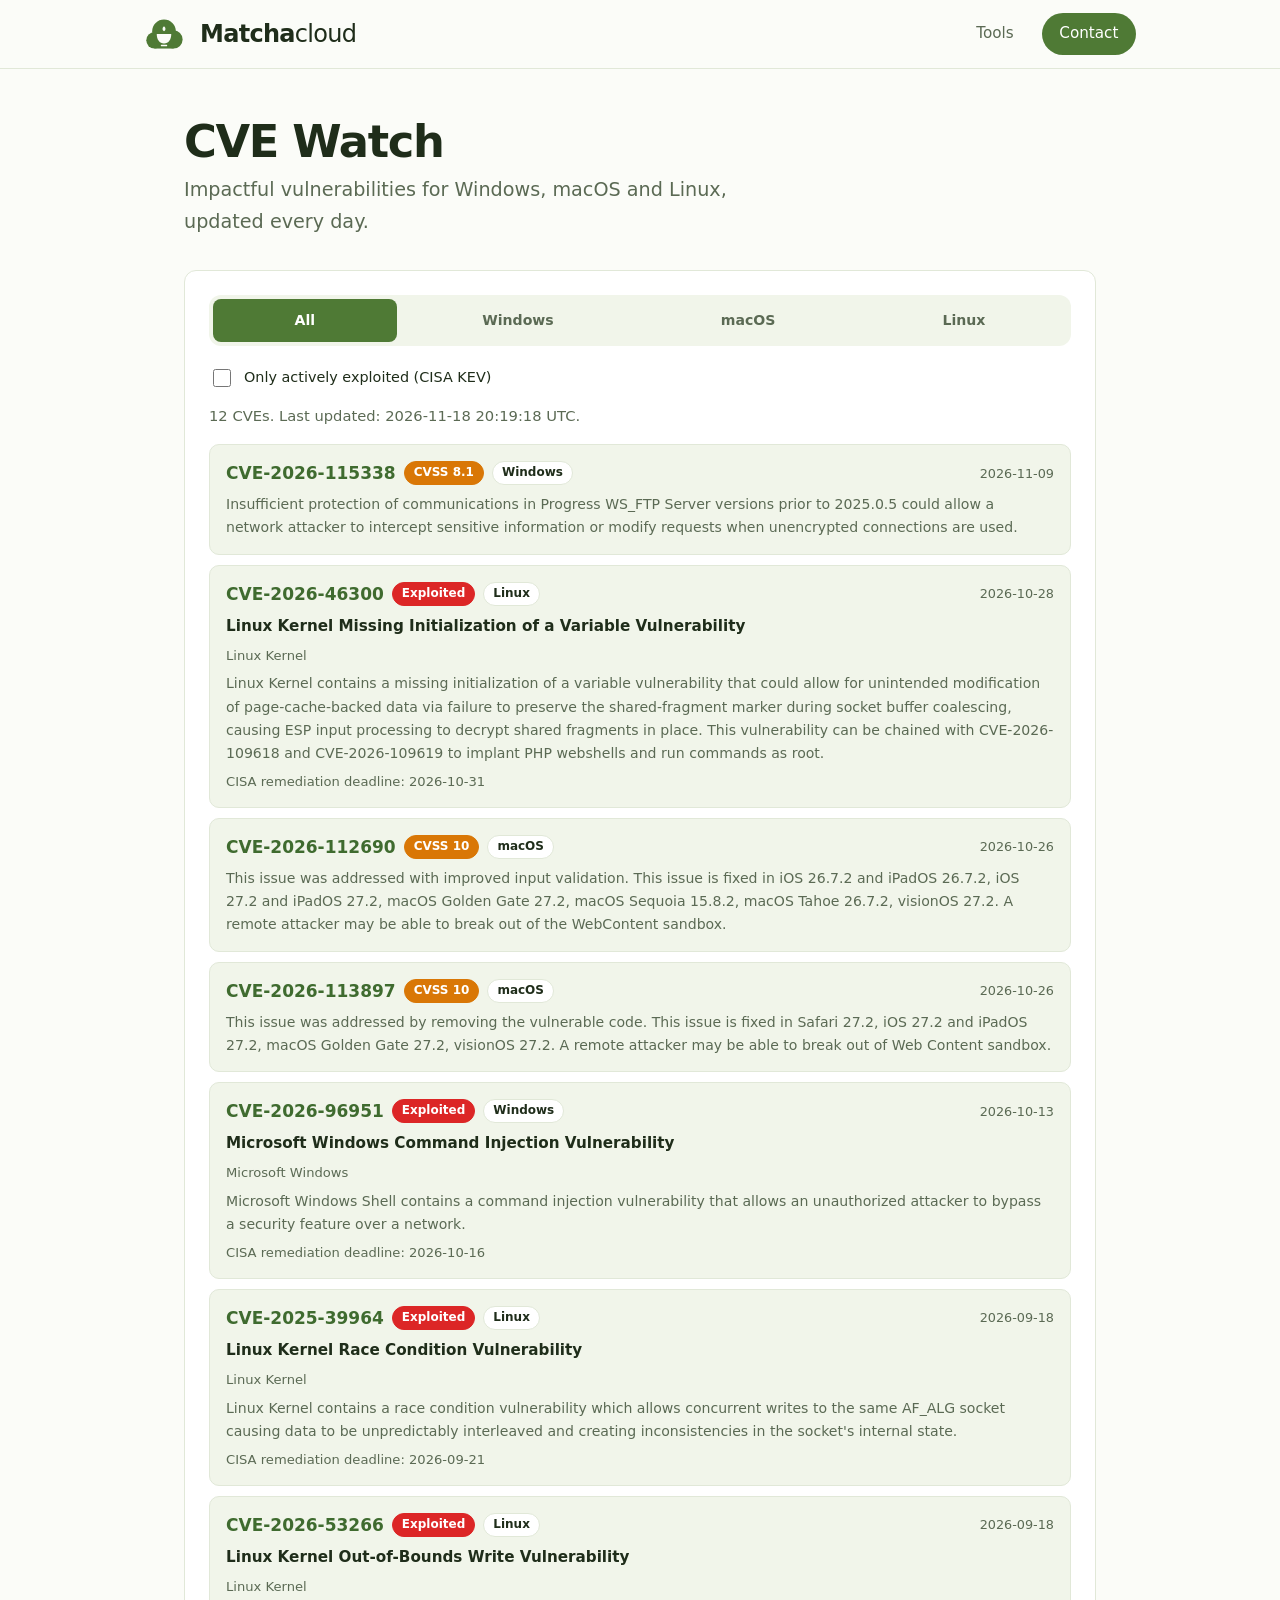
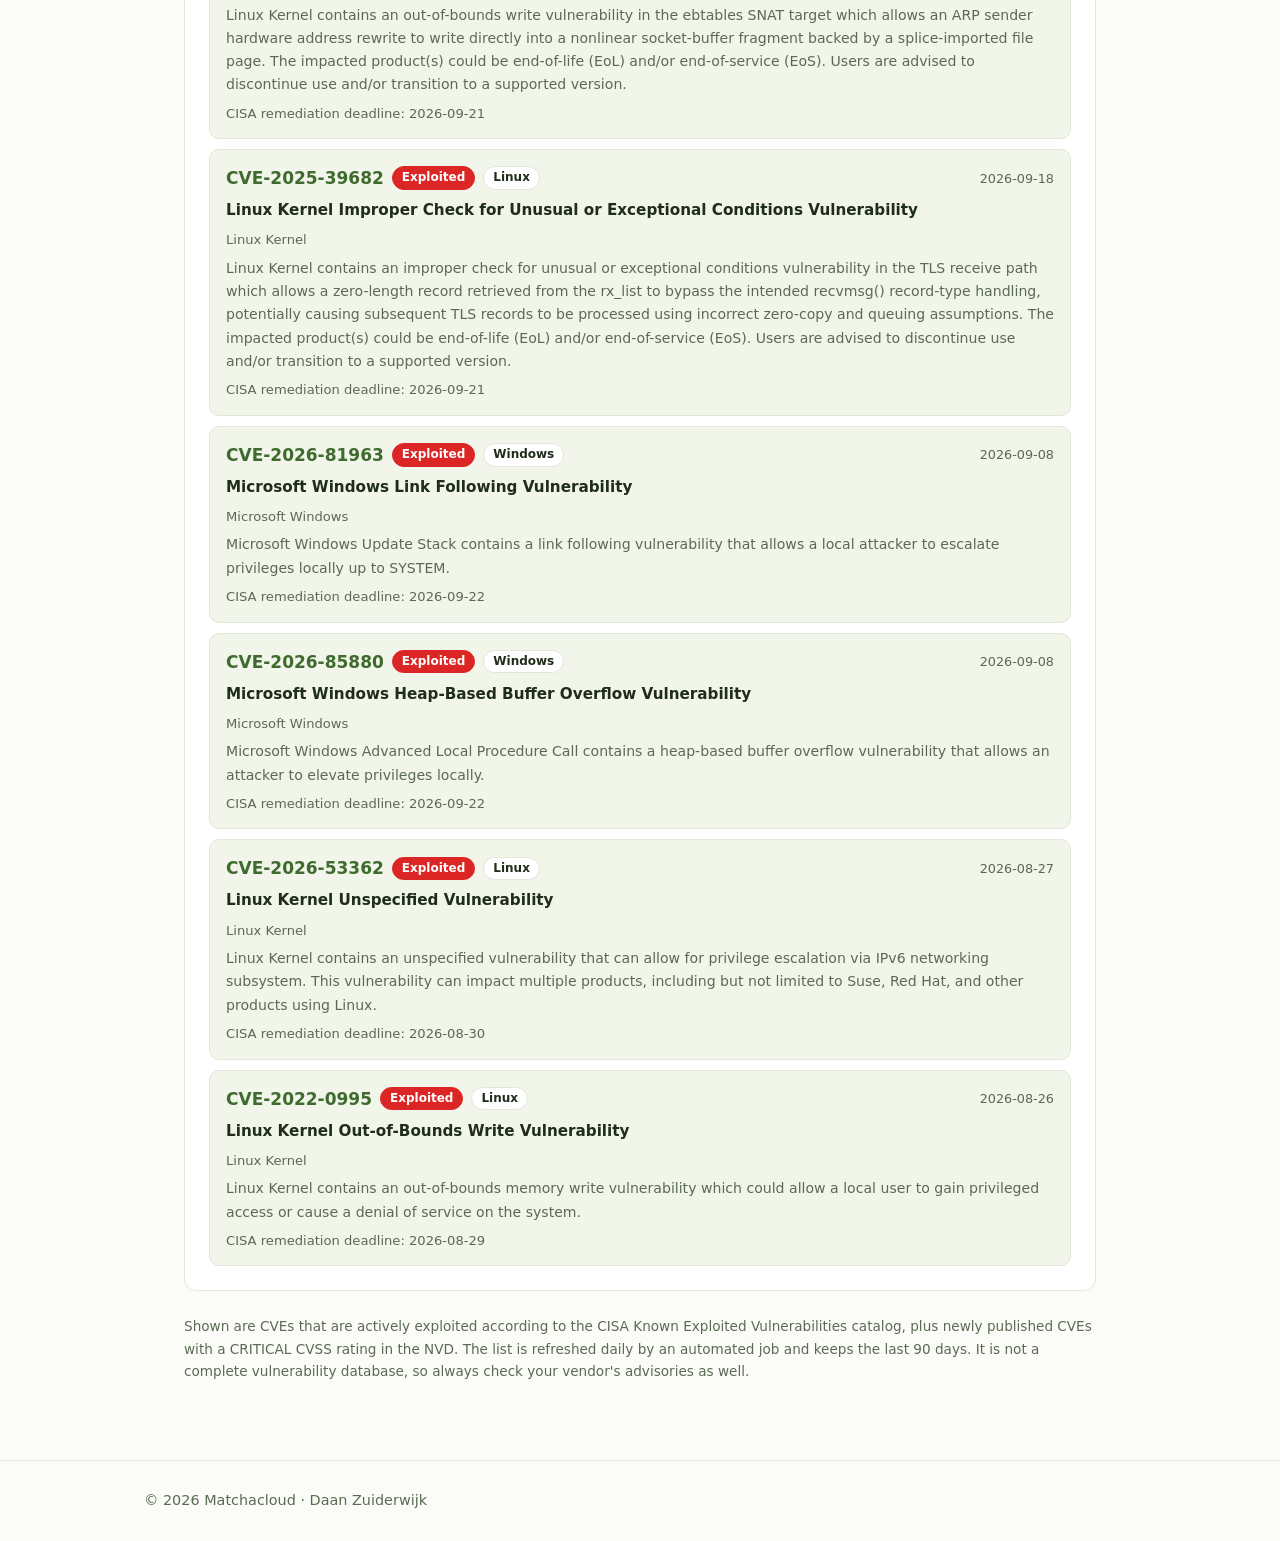
==== cve/index.html @ d643532b "Add CVE Watch page with daily GitHub Actions feed for Windows, macOS and Linux Co-Authored-By: Claud" ====
<!doctype html>
<html lang="en">
<head>
  <meta charset="utf-8">
  <meta name="viewport" content="width=device-width, initial-scale=1">
  <title>CVE Watch | Matchacloud</title>
  <meta name="description" content="Impactful vulnerabilities for Windows, macOS and Linux, updated daily.">
  <link rel="icon" href="../assets/favicon.svg" type="image/svg+xml">
  <link rel="stylesheet" href="../css/style.css">
  <link rel="stylesheet" href="../css/tools.css">
</head>
<body>
  <header class="site-header">
    <div class="container bar">
      <a class="logo" href="../" aria-label="Matchacloud home">
        <img src="../assets/mark.svg" alt="" height="40" width="40">
        <span class="wordmark"><b>Matcha</b>cloud</span>
      </a>
      <nav aria-label="Main menu">
        <a href="../#tools">Tools</a>
        <a class="nav-cta" href="../#contact" data-mail>Contact</a>
      </nav>
    </div>
  </header>

  <main class="container tool-page wide">
    <h1>CVE Watch</h1>
    <p class="lead">Impactful vulnerabilities for Windows, macOS and Linux, updated every day.</p>

    <section class="panel always">
      <div class="tabs" id="platforms" role="tablist">
        <button class="tab-btn active" data-p="all" type="button">All</button>
        <button class="tab-btn" data-p="windows" type="button">Windows</button>
        <button class="tab-btn" data-p="macos" type="button">macOS</button>
        <button class="tab-btn" data-p="linux" type="button">Linux</button>
      </div>
      <label class="check-row cve-filter"><input type="checkbox" id="only-kev"> Only actively exploited (CISA KEV)</label>
      <p class="status" id="status" aria-live="polite">Loading…</p>
      <div id="list" class="cve-list"></div>
    </section>
    <p class="tool-note">Shown are CVEs that are actively exploited according to the CISA Known Exploited Vulnerabilities catalog, plus newly published CVEs with a CRITICAL CVSS rating in the NVD. The list is refreshed daily by an automated job and keeps the last 90 days. It is not a complete vulnerability database, so always check your vendor's advisories as well.</p>
  </main>

  <footer class="site-footer">
    <div class="container bar">
      <p>&copy; <span id="year">2026</span> Matchacloud &middot; Daan Zuiderwijk</p>
    </div>
  </footer>
  <script src="../js/site.js"></script>
  <script src="app.js"></script>
</body>
</html>
---- css/style.css ----
:root {
  --bg: #fbfcf8;
  --bg-alt: #f1f5ea;
  --surface: #ffffff;
  --fg: #1f2d1a;
  --muted: #5b6a54;
  --line: #e1e8d8;
  --accent: #4f7a35;
  --accent-dark: #3f6b2f;
  --radius: 16px;
}

* { box-sizing: border-box; }
html { scroll-behavior: smooth; scroll-padding-top: 80px; }

body {
  margin: 0;
  background: var(--bg);
  color: var(--fg);
  font: 17px/1.65 Inter, system-ui, -apple-system, "Segoe UI", Roboto, sans-serif;
  -webkit-font-smoothing: antialiased;
}

.container { max-width: 1040px; margin: 0 auto; padding: 0 1.5rem; }
a { color: var(--accent-dark); }
img { display: block; }

.logo { display: inline-flex; align-items: center; gap: 1rem; text-decoration: none; color: var(--fg); }
.wordmark { font-size: 1.5rem; font-weight: 300; letter-spacing: -.03em; line-height: 1; }
.wordmark b { font-weight: 700; }
.logo.small .wordmark { font-size: 1.15rem; }

.site-header {
  position: sticky; top: 0; z-index: 10;
  background: rgba(251, 252, 248, .85);
  backdrop-filter: blur(10px);
  border-bottom: 1px solid var(--line);
}
.bar { display: flex; align-items: center; justify-content: space-between; gap: 1rem; }
.site-header .bar { height: 68px; }
nav { display: flex; align-items: center; gap: 1.75rem; }
nav a { text-decoration: none; color: var(--muted); font-size: .95rem; font-weight: 500; }
nav a:hover { color: var(--fg); }
nav .nav-cta { color: #fff; background: var(--accent); padding: .5rem 1.1rem; border-radius: 999px; }
nav .nav-cta:hover { background: var(--accent-dark); color: #fff; }

.hero {
  padding: 7rem 0 6rem;
  background:
    radial-gradient(900px 400px at 85% -10%, #e3eed0 0%, transparent 70%),
    radial-gradient(600px 300px at 0% 100%, #eef4e2 0%, transparent 70%);
}
.eyebrow { margin: 0 0 1rem; color: var(--accent); font-size: .85rem; font-weight: 600; letter-spacing: .14em; text-transform: uppercase; }
.hero h1 { margin: 0 0 1.25rem; font-size: clamp(2.4rem, 6vw, 4rem); line-height: 1.08; letter-spacing: -.03em; font-weight: 700; }
.hero-grid { display: grid; grid-template-columns: 1.2fr .8fr; gap: 3rem; align-items: center; }
.hero-img {
  --s: 1.35;
  width: 100%; max-height: 520px; object-fit: contain; justify-self: center;
  transform: translateY(var(--ty, 0px)) rotate(var(--rot, 0deg)) scale(calc(var(--s) - var(--ds, 0)));
  filter: drop-shadow(0 24px 30px rgba(31, 45, 26, .18));
  will-change: transform;
  animation: pop-in 1s cubic-bezier(.2, .8, .2, 1) both;
}
@keyframes pop-in { from { opacity: 0; translate: 0 40px; } to { opacity: 1; translate: 0 0; } }
@media (prefers-reduced-motion: reduce) { .hero-img { animation: none; transform: scale(var(--s)); } }
.lead { max-width: 560px; margin: 0 0 2rem; font-size: 1.2rem; color: var(--muted); }
.actions { display: flex; flex-wrap: wrap; gap: .75rem; }

.button {
  display: inline-block; padding: .85rem 1.6rem; border-radius: 999px;
  background: var(--accent); color: #fff; text-decoration: none; font-weight: 600;
  transition: background .2s, transform .2s;
}
.button:hover { background: var(--accent-dark); transform: translateY(-1px); }
.button.ghost { background: transparent; color: var(--fg); border: 1px solid var(--line); }
.button.ghost:hover { background: var(--bg-alt); }

.section { padding: 5.5rem 0; }
.section.alt { background: var(--bg-alt); }
h2 { margin: 0 0 .75rem; font-size: clamp(1.7rem, 3.5vw, 2.3rem); letter-spacing: -.02em; line-height: 1.2; }
.section-lead { max-width: 560px; margin: 0 0 2.5rem; color: var(--muted); }

.cards { display: grid; grid-template-columns: repeat(3, 1fr); gap: 1.25rem; }
.card { background: var(--surface); border: 1px solid var(--line); border-radius: var(--radius); padding: 1.75rem; }
.card-link { display: block; text-decoration: none; color: inherit; transition: border-color .2s, transform .2s; }
.card-link:hover { border-color: var(--accent); transform: translateY(-2px); }
#tools .cards { grid-template-columns: repeat(6, 1fr); gap: 1rem; }
#tools .card { padding: 1.25rem; display: flex; flex-direction: column; align-items: flex-start; }
#tools .card p { margin-bottom: 1rem; }
#tools .card .card-more { margin-top: auto; }
#tools .card h3 { font-size: 1.05rem; }
#tools .card p { font-size: .9rem; }
.card-button { display: flex; flex-direction: column; align-items: flex-start; justify-content: flex-start; font: inherit; text-align: left; width: 100%; cursor: pointer; }

.recipe { border: 1px solid var(--line); border-radius: var(--radius); padding: 2rem; max-width: 640px; width: calc(100% - 2rem); background: var(--surface); color: var(--fg); position: relative; }
.recipe::backdrop { background: rgba(31, 45, 26, .55); }
.recipe[open] { animation: recipe-in .25s ease-out; }
@keyframes recipe-in { from { opacity: 0; transform: translateY(16px) scale(.97); } }
.recipe h2 { margin: 0; }
.recipe h3 { margin: 1.25rem 0 .5rem; font-size: 1rem; }
.recipe-meta { margin: .25rem 0 0; color: var(--muted); font-size: .9rem; }
.recipe-cols { display: grid; grid-template-columns: 1fr 1.3fr; gap: 1.5rem; }
.recipe ul, .recipe ol { margin: 0; padding-left: 1.2rem; font-size: .95rem; }
.recipe li { margin-bottom: .35rem; }
.recipe-close { position: absolute; top: .75rem; right: .75rem; width: 36px; height: 36px; border: none; border-radius: 50%; background: var(--bg-alt); color: var(--fg); font-size: 1.4rem; line-height: 1; cursor: pointer; }
.recipe-close:hover { background: var(--accent); color: #fff; }
@media (prefers-reduced-motion: reduce) { .recipe[open] { animation: none; } }
@media (max-width: 600px) { .recipe-cols { grid-template-columns: 1fr; gap: 0; } }

.card-more { display: inline-block; margin-top: 1rem; color: var(--accent-dark); font-weight: 600; font-size: .95rem; }
.card h3 { margin: 1rem 0 .4rem; font-size: 1.15rem; }
.card p { margin: 0; color: var(--muted); font-size: .97rem; }
.icon { display: grid; place-items: center; width: 46px; height: 46px; border-radius: 12px; background: var(--bg-alt); }
.icon svg { width: 24px; height: 24px; fill: none; stroke: var(--accent-dark); stroke-width: 1.7; stroke-linecap: round; stroke-linejoin: round; }

.steps { list-style: none; counter-reset: s; margin: 2rem 0 0; padding: 0; display: grid; grid-template-columns: repeat(4, 1fr); gap: 1.25rem; }
.steps li { counter-increment: s; border-top: 2px solid var(--accent); padding-top: 1rem; display: flex; flex-direction: column; gap: .3rem; }
.steps li::before { content: "0" counter(s); color: var(--accent); font-weight: 600; font-size: .85rem; }
.steps span { color: var(--muted); font-size: .95rem; }

.cta { display: grid; grid-template-columns: 1.2fr .8fr; gap: 3rem; align-items: center; }
.cta-img { width: 100%; max-height: 380px; object-fit: contain; justify-self: center; mix-blend-mode: multiply; }

.site-footer { border-top: 1px solid var(--line); padding: 1.75rem 0; color: var(--muted); font-size: .9rem; }
.site-footer p { margin: 0; }
.site-footer a { color: var(--muted); }

@media (max-width: 1200px) { #tools .cards { grid-template-columns: repeat(3, 1fr); } }
@media (max-width: 800px) { #tools .cards { grid-template-columns: 1fr; } }

@media (max-width: 800px) {
  #tools .cards { grid-template-columns: 1fr; }
  .hero-grid { grid-template-columns: 1fr; gap: 2rem; }
  .hero-img { --s: 1; max-height: 380px; }
  .cards { grid-template-columns: 1fr; }
  .cta { grid-template-columns: 1fr; gap: 2rem; }
  .cta-img { max-height: 300px; }
  .steps { grid-template-columns: 1fr 1fr; }
  nav a:not(.nav-cta) { display: none; }
  .hero { padding: 4.5rem 0 4rem; }
  .section { padding: 4rem 0; }
  .site-footer .bar { flex-direction: column; align-items: flex-start; }
}
---- css/tools.css ----
:root {
  --bg-input: var(--bg-alt);
  --weak: #dc2626;
  --medium: #d97706;
  --strong: #4c8c2b;
}

.tool-page { max-width: 760px; padding-top: 3rem; padding-bottom: 4rem; }
.tool-page h1 { margin: 0 0 .5rem; font-size: clamp(2rem, 5vw, 2.8rem); letter-spacing: -.03em; line-height: 1.1; }
.tool-page .lead { margin-bottom: 2rem; }
.tool-note { color: var(--muted); font-size: .85rem; margin-top: 1.5rem; }
.mono { font-family: "SF Mono", Menlo, Consolas, monospace; }

.tabs {
  display: flex; flex-wrap: wrap; gap: 4px;
  background: var(--bg-alt); border-radius: 12px; padding: 4px; margin-bottom: 20px;
}
.tab-btn {
  flex: 1 1 auto; min-width: 96px; background: transparent; border: none; color: var(--muted);
  padding: 10px 8px; border-radius: 8px; font: inherit; font-size: .88rem; font-weight: 600; cursor: pointer;
  transition: background .15s, color .15s; white-space: nowrap;
}
.tab-btn:hover { color: var(--fg); }
.tab-btn.active { background: var(--accent); color: #fff; }

.panel { display: none; background: var(--surface); border: 1px solid var(--line); border-radius: 12px; padding: 24px; }
.panel.active, .panel.always { display: block; }

.result-box { display: flex; gap: 8px; margin-bottom: 12px; }
.result-box input, .field {
  flex: 1; min-width: 0; background: var(--bg-input); border: 1px solid var(--line); border-radius: 8px;
  color: var(--fg); padding: 14px; font: inherit; font-size: 1.05rem;
}
.result-box input { font-family: "SF Mono", Menlo, Consolas, monospace; letter-spacing: .5px; }
textarea.field { width: 100%; font-family: "SF Mono", Menlo, Consolas, monospace; font-size: .9rem; resize: vertical; }

.copy-btn, .refresh-btn {
  background: var(--bg-input); border: 1px solid var(--line); border-radius: 8px; color: var(--fg);
  font-size: 1.1rem; cursor: pointer; padding: 0 14px; transition: background .15s, border-color .15s;
}
.copy-btn:hover, .refresh-btn:hover { background: var(--accent); border-color: var(--accent); }

.strength { height: 6px; background: var(--bg-input); border-radius: 4px; overflow: hidden; margin-bottom: 20px; }
.strength-bar { height: 100%; width: 0; background: var(--weak); transition: width .2s, background-color .2s; }

.options { display: flex; flex-direction: column; gap: 14px; }
.options-inline { margin-bottom: 20px; }
.range-row { display: flex; flex-direction: column; gap: 8px; font-size: .9rem; }
.range-row input[type="range"] { width: 100%; accent-color: var(--accent); }
.check-row { display: flex; align-items: center; gap: 10px; font-size: .9rem; cursor: pointer; user-select: none; }
.check-row input[type="checkbox"] { width: 18px; height: 18px; accent-color: var(--accent); cursor: pointer; }

.hint { color: var(--muted); font-size: .9rem; margin: 0 0 16px; }
.mini-hint { color: var(--muted); font-size: .78rem; margin: 0 0 10px; }

.btn-primary, .btn-secondary {
  border: none; border-radius: 8px; font: inherit; font-size: .9rem; font-weight: 600; padding: 12px 16px;
  cursor: pointer; transition: filter .15s, background .15s;
}
.btn-primary { background: var(--accent); color: #fff; }
.btn-primary:hover { filter: brightness(1.1); }
.btn-primary:disabled { opacity: .6; cursor: wait; }
.btn-secondary { background: var(--bg-input); border: 1px solid var(--line); color: var(--fg); }
.btn-secondary:hover { background: var(--accent); border-color: var(--accent); color: #fff; }
.btn-full { width: 100%; margin-bottom: 20px; }

.panel-title { font-size: 1rem; margin: 0 0 14px; }
.panel-title-spaced { margin-top: 32px; padding-top: 24px; border-top: 1px solid var(--line); }

.lijst-sectie { margin-bottom: 28px; }
.lijst-sectie:last-child { margin-bottom: 0; }
.lijst-header h2 { font-size: 1rem; margin: 0 0 4px; }
.lijst { display: flex; flex-direction: column; gap: 6px; }
.lijst-item {
  display: flex; align-items: center; justify-content: space-between; gap: 10px;
  background: var(--bg-input); border: 1px solid var(--line); border-radius: 8px; padding: 10px 12px;
  font-family: "SF Mono", Menlo, Consolas, monospace; font-size: .9rem; cursor: pointer;
  transition: border-color .15s; word-break: break-all;
}
.lijst-item:hover { border-color: var(--accent); }
.lijst-item-icoon { flex-shrink: 0; color: var(--muted); font-size: .95rem; }
.chip-grid { display: flex; flex-wrap: wrap; gap: 6px; margin-bottom: 16px; }
.chip {
  background: var(--bg-input); border: 1px solid var(--line); border-radius: 6px; padding: 6px 10px;
  font-family: "SF Mono", Menlo, Consolas, monospace; font-size: .85rem; cursor: pointer; transition: border-color .15s;
}
.chip:hover { border-color: var(--accent); }

.wifi-card { background: var(--bg-input); border: 1px solid var(--line); border-radius: 12px; padding: 20px; margin-bottom: 16px; }
.wifi-row { margin-bottom: 14px; }
.wifi-label { display: block; color: var(--muted); font-size: .78rem; font-weight: 600; text-transform: uppercase; letter-spacing: .05em; margin-bottom: 6px; }
.wifi-qr-wrap { text-align: center; margin-top: 18px; }
.wifi-qr-wrap #wifi-qr { display: inline-block; background: #fff; padding: 12px; border-radius: 8px; line-height: 0; }
.wifi-export-buttons { display: flex; gap: 10px; flex-wrap: wrap; }
.wifi-export-buttons .btn-secondary { flex: 1; }

.toast {
  position: fixed; bottom: 24px; left: 50%; transform: translateX(-50%) translateY(20px);
  background: var(--strong); color: #fff; padding: 10px 20px; border-radius: 8px; font-size: .85rem; font-weight: 600;
  opacity: 0; transition: opacity .2s, transform .2s; pointer-events: none;
}
.toast.show { opacity: 1; transform: translateX(-50%) translateY(0); }

/* SPF flattener */
.form-row { display: flex; gap: 8px; margin-bottom: 16px; flex-wrap: wrap; }
.form-row .field { flex: 1 1 260px; padding: 12px 14px; font-size: 1rem; }
.status { margin: 0 0 16px; font-size: .92rem; color: var(--muted); }
.status.error { color: var(--weak); }
.stats { display: grid; grid-template-columns: repeat(3, 1fr); gap: 10px; margin: 16px 0; }
.stat { background: var(--bg-input); border: 1px solid var(--line); border-radius: 10px; padding: 12px; text-align: center; }
.stat strong { display: block; font-size: 1.4rem; }
.stat span { font-size: .78rem; color: var(--muted); }
.warnings { margin: 16px 0 0; padding: 12px 16px 12px 32px; background: #fff7e6; border: 1px solid #f1d9a6; border-radius: 10px; color: #6b4a00; font-size: .88rem; }
.sources { margin-top: 20px; font-size: .88rem; }
.sources h3 { font-size: .95rem; margin: 0 0 8px; }
.sources details { border-top: 1px solid var(--line); padding: 8px 0; }
.sources summary { cursor: pointer; font-weight: 600; }
.sources code { display: block; font-size: .8rem; color: var(--muted); word-break: break-all; margin-top: 6px; }
.panel-actions { display: flex; gap: 8px; margin: 10px 0 0; }

/* What's my IP */
.ip-box { text-align: center; }
.ip-display {
  font-family: "SF Mono", Menlo, Consolas, monospace; font-size: clamp(1.3rem, 5vw, 2rem); font-weight: 700;
  background: var(--bg-input); border: 1px solid var(--line); border-radius: 8px; padding: 20px; word-break: break-all;
}
.ip-label { color: var(--muted); font-size: .8rem; font-weight: 600; text-transform: uppercase; letter-spacing: .05em; margin: 18px 0 6px; }
.ip-meta { margin: 20px 0 0; display: grid; grid-template-columns: auto 1fr; gap: 6px 16px; text-align: left; font-size: .88rem; }
.ip-meta dt { color: var(--muted); }
.ip-meta dd { margin: 0; word-break: break-word; }
.ip-box .refresh-btn { width: 100%; padding: 12px; margin-top: 20px; font: inherit; font-size: .9rem; font-weight: 600; }

/* DNS dig */
.tool-page.wide { max-width: 960px; }
.table-wrap { overflow-x: auto; border: 1px solid var(--line); border-radius: 10px; max-height: 520px; overflow-y: auto; }
.dig-table { width: 100%; border-collapse: collapse; font-size: .85rem; }
.dig-table th { position: sticky; top: 0; background: var(--bg-alt); text-align: left; padding: 10px 12px; font-size: .78rem; text-transform: uppercase; letter-spacing: .05em; color: var(--muted); }
.dig-table td { padding: 8px 12px; border-top: 1px solid var(--line); font-family: "SF Mono", Menlo, Consolas, monospace; word-break: break-all; vertical-align: top; }
.dig-table td:nth-child(2), .dig-table td:nth-child(4) { white-space: nowrap; }
#types { gap: 16px; margin-bottom: 4px; }

/* CVE watch */
.cve-filter { margin-bottom: 14px; }
.cve-list { display: flex; flex-direction: column; gap: 10px; }
.cve { background: var(--bg-input); border: 1px solid var(--line); border-radius: 10px; padding: 14px 16px; display: flex; flex-direction: column; gap: 6px; }
.cve-head { display: flex; flex-wrap: wrap; align-items: center; gap: 8px; }
.cve-id { font-weight: 700; color: var(--accent-dark); text-decoration: none; }
.cve-id:hover { text-decoration: underline; }
.cve-date { margin-left: auto; color: var(--muted); font-size: .8rem; }
.badge { background: var(--surface); border: 1px solid var(--line); border-radius: 999px; padding: 1px 9px; font-size: .75rem; font-weight: 600; }
.badge-kev { background: var(--weak); border-color: var(--weak); color: #fff; }
.badge-score { background: var(--medium); border-color: var(--medium); color: #fff; }
.cve-title { font-size: .95rem; }
.cve-product { color: var(--muted); font-size: .82rem; }
.cve-desc { margin: 0; font-size: .88rem; color: var(--muted); }

@media (max-width: 600px) { .stats { grid-template-columns: 1fr; } }

@media print {
  body * { visibility: hidden; }
  #wifi-card, #wifi-card * { visibility: visible; }
  #wifi-card { position: absolute; top: 0; left: 0; width: 100%; border: none; background: #fff; color: #000; }
  #wifi-card .wifi-label { color: #444; }
  #wifi-card input { background: #fff; color: #000; border: 1px solid #ccc; }
  #wifi-card .copy-btn { display: none; }
}
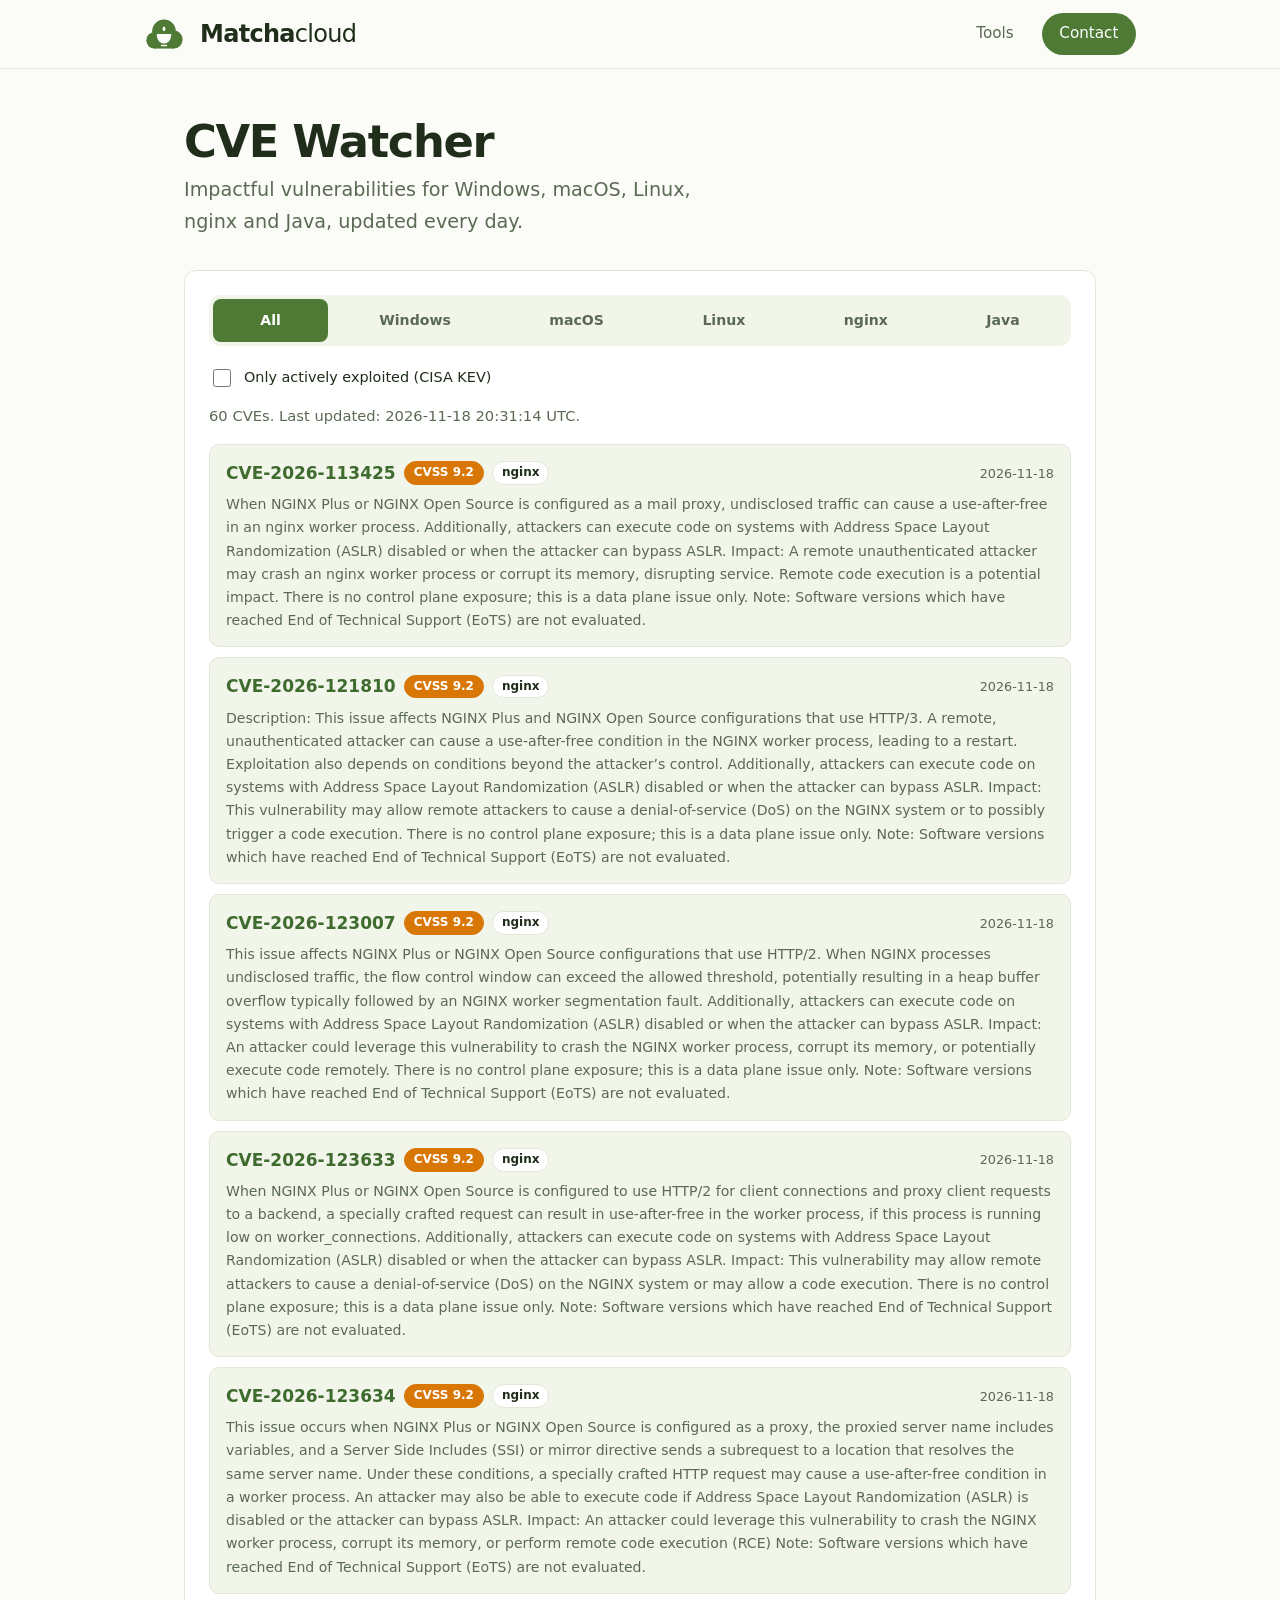
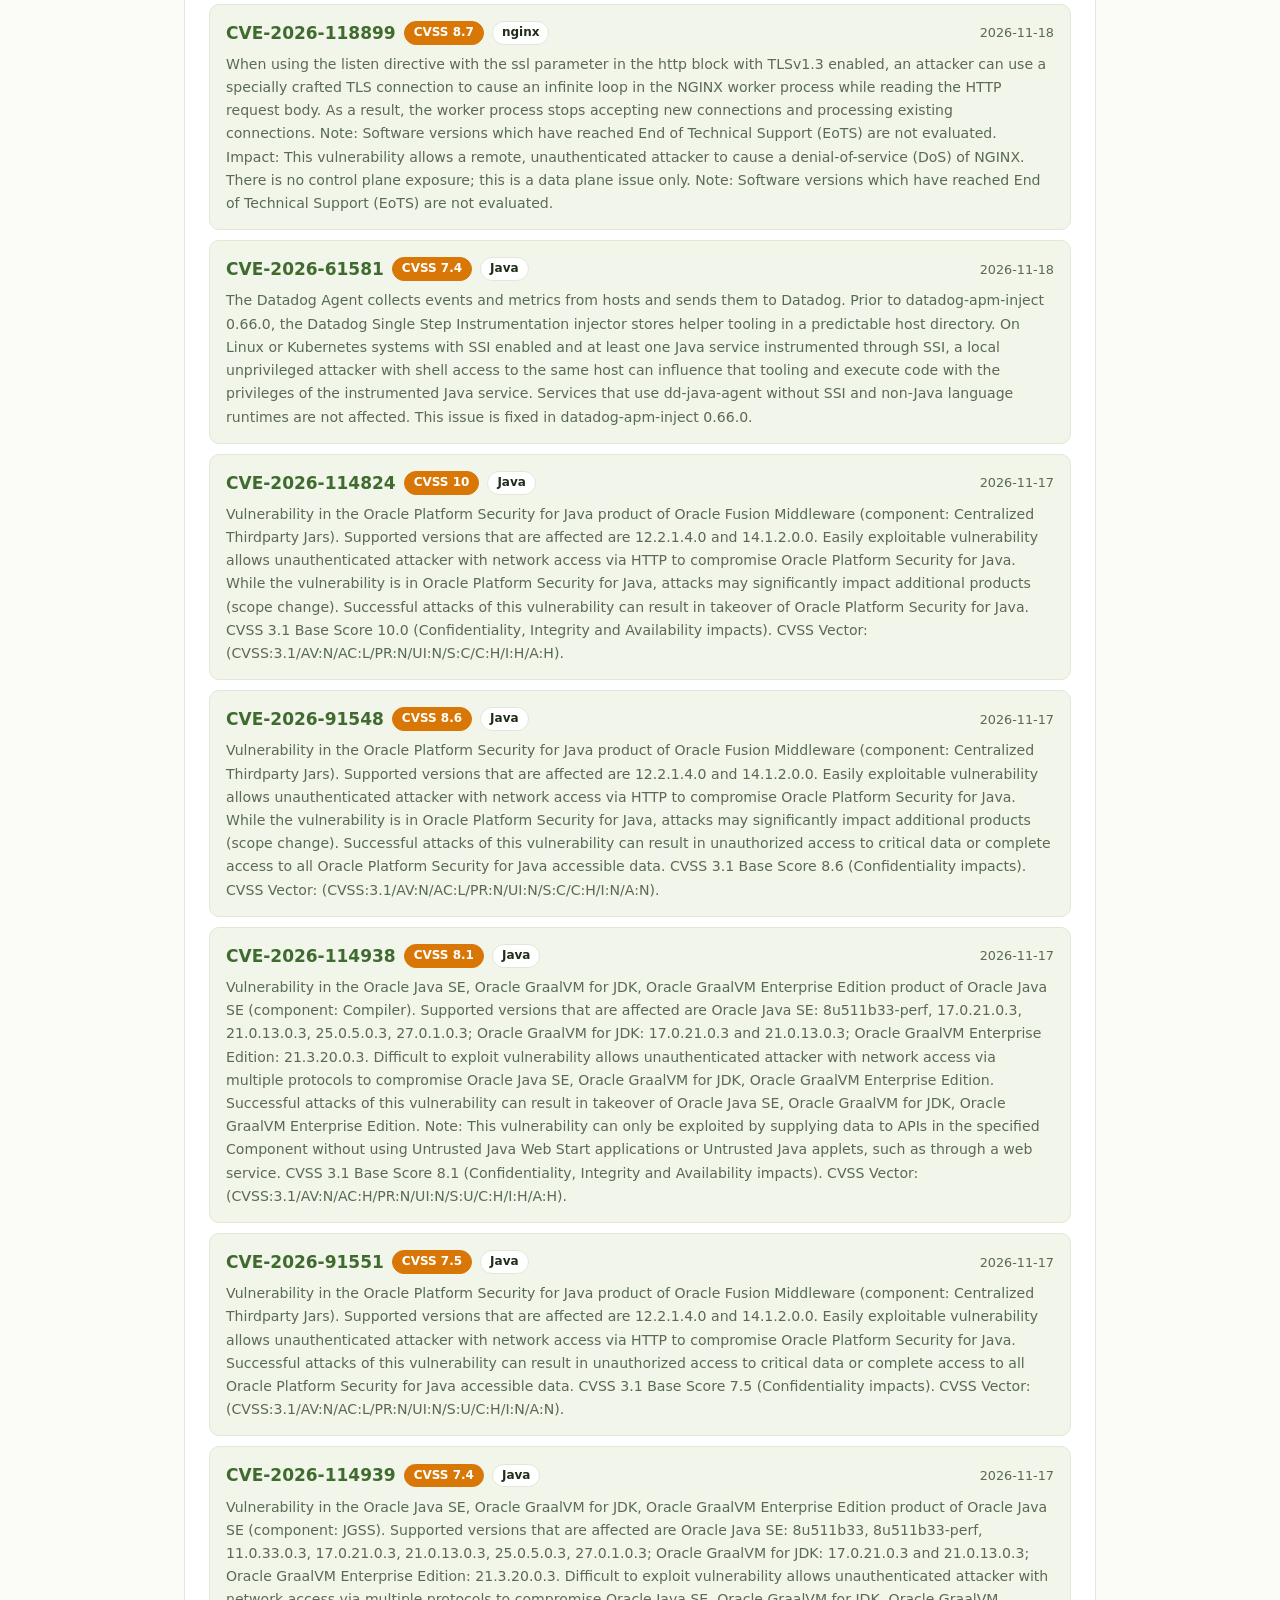
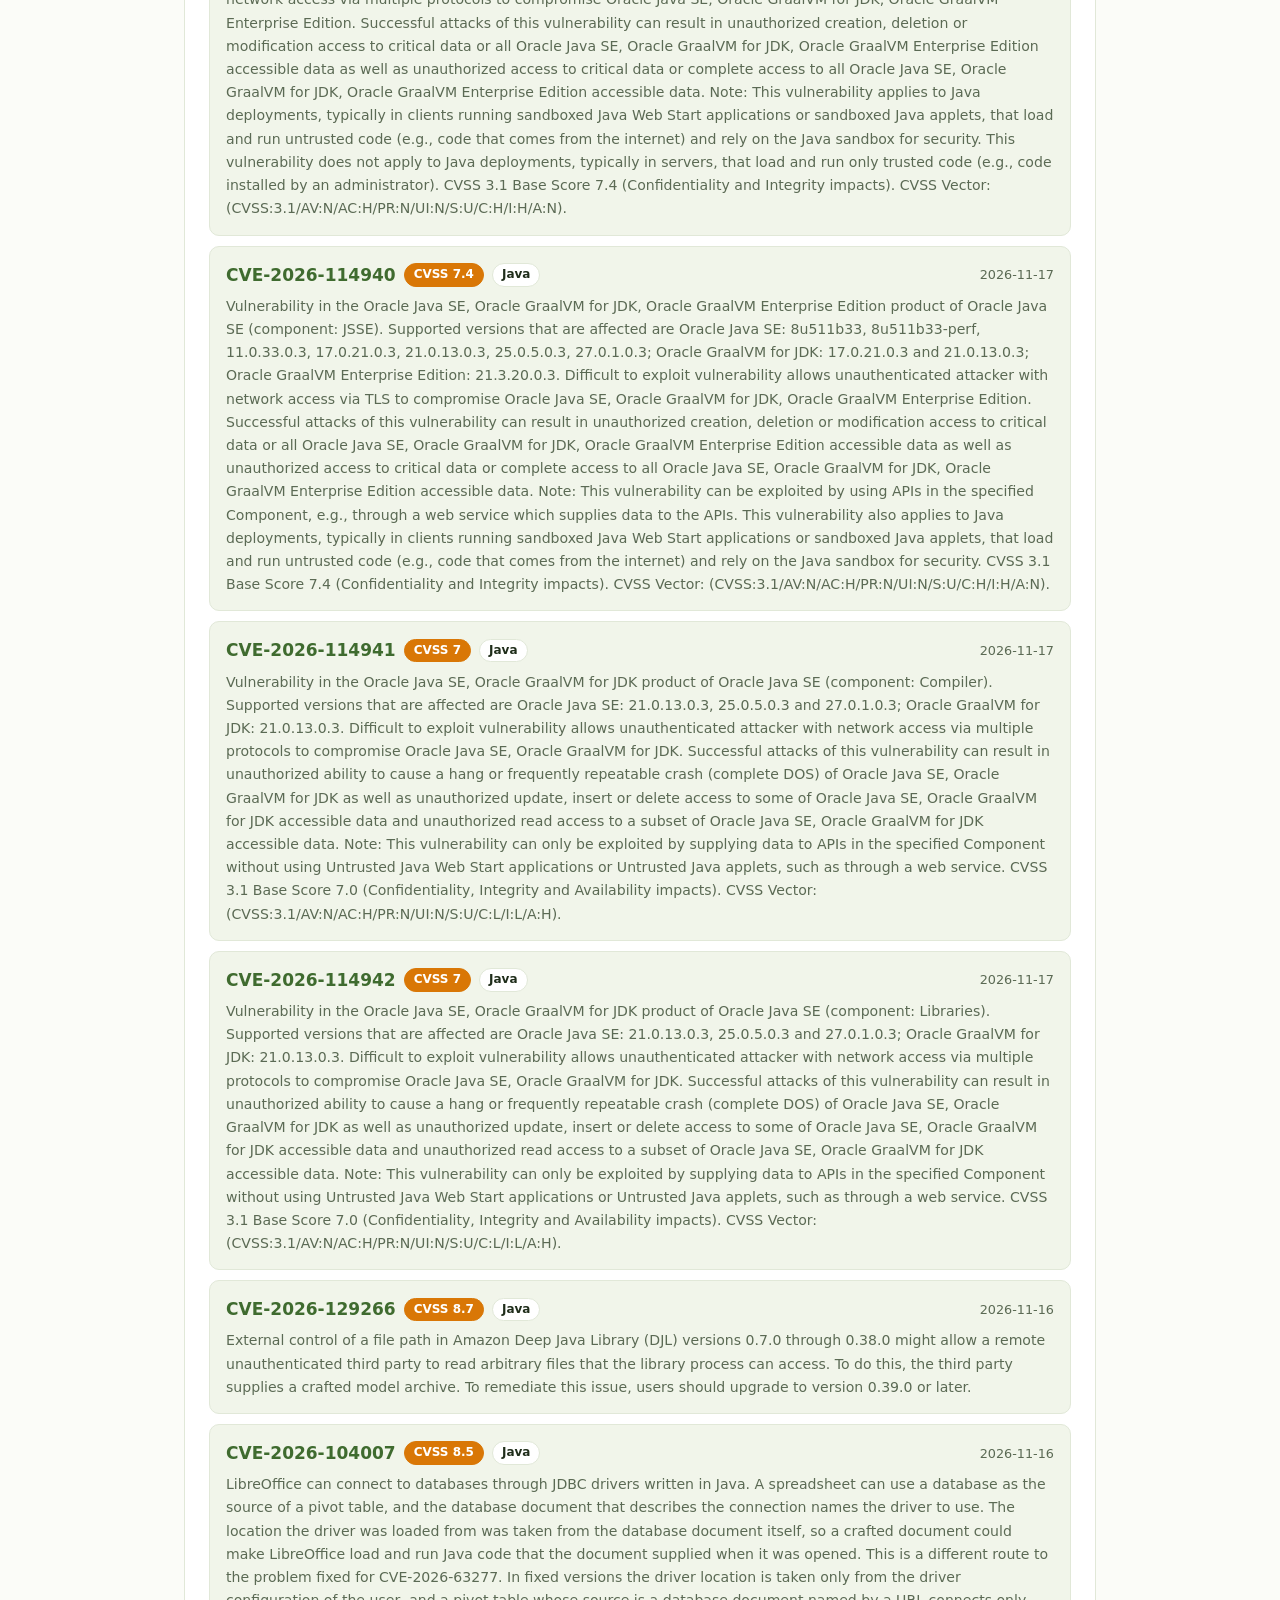
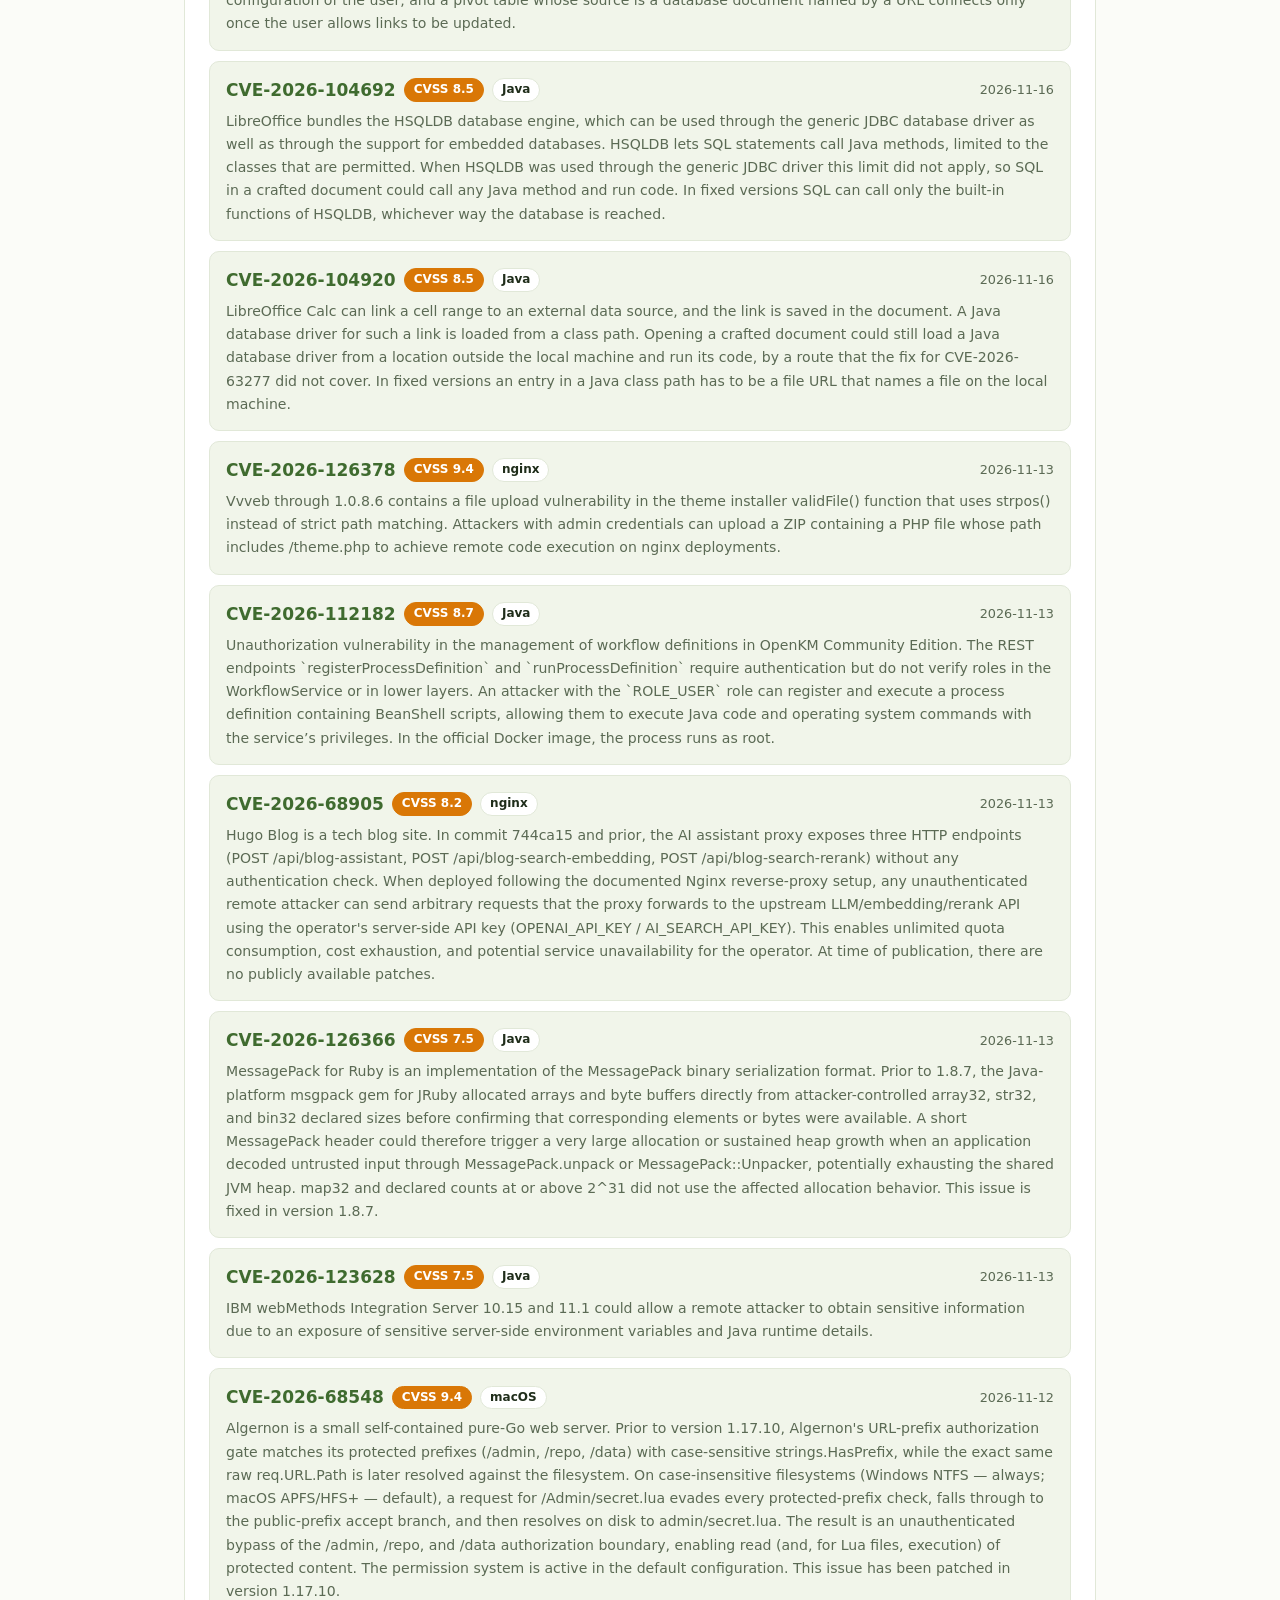
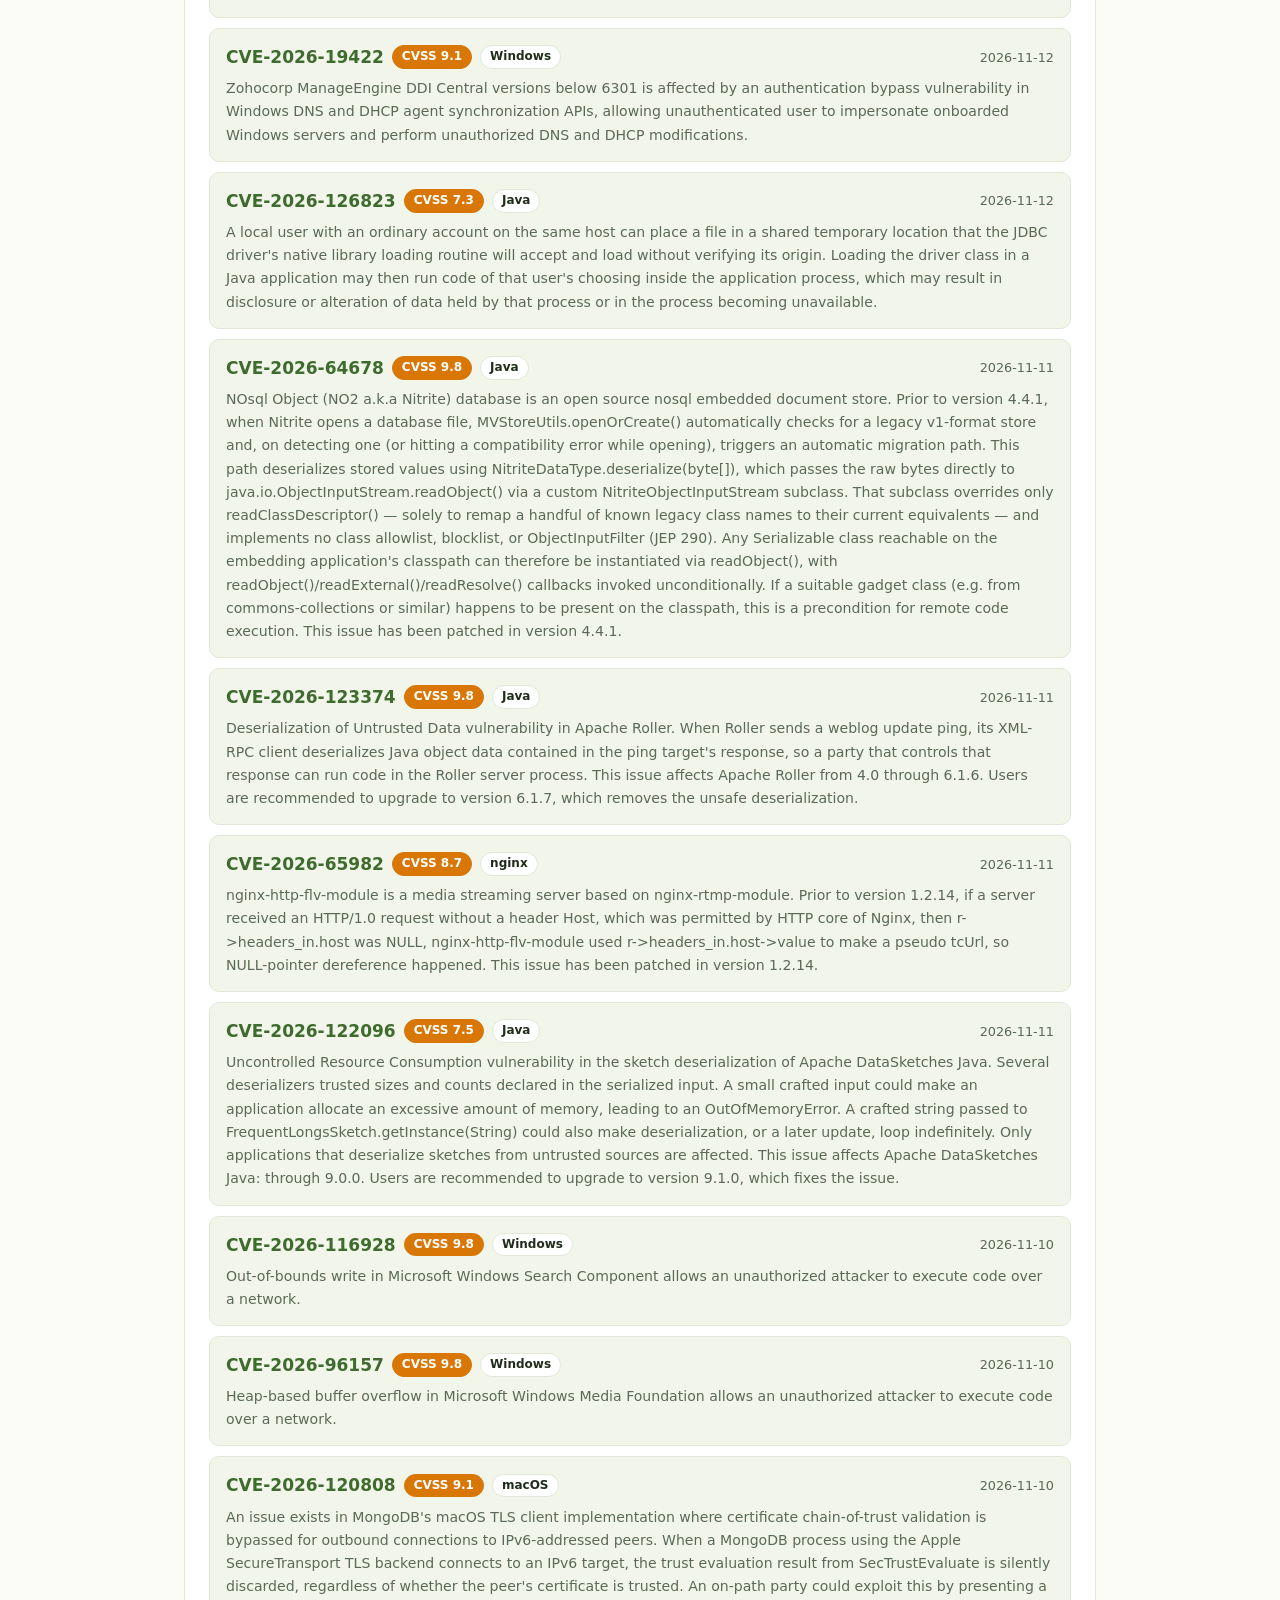
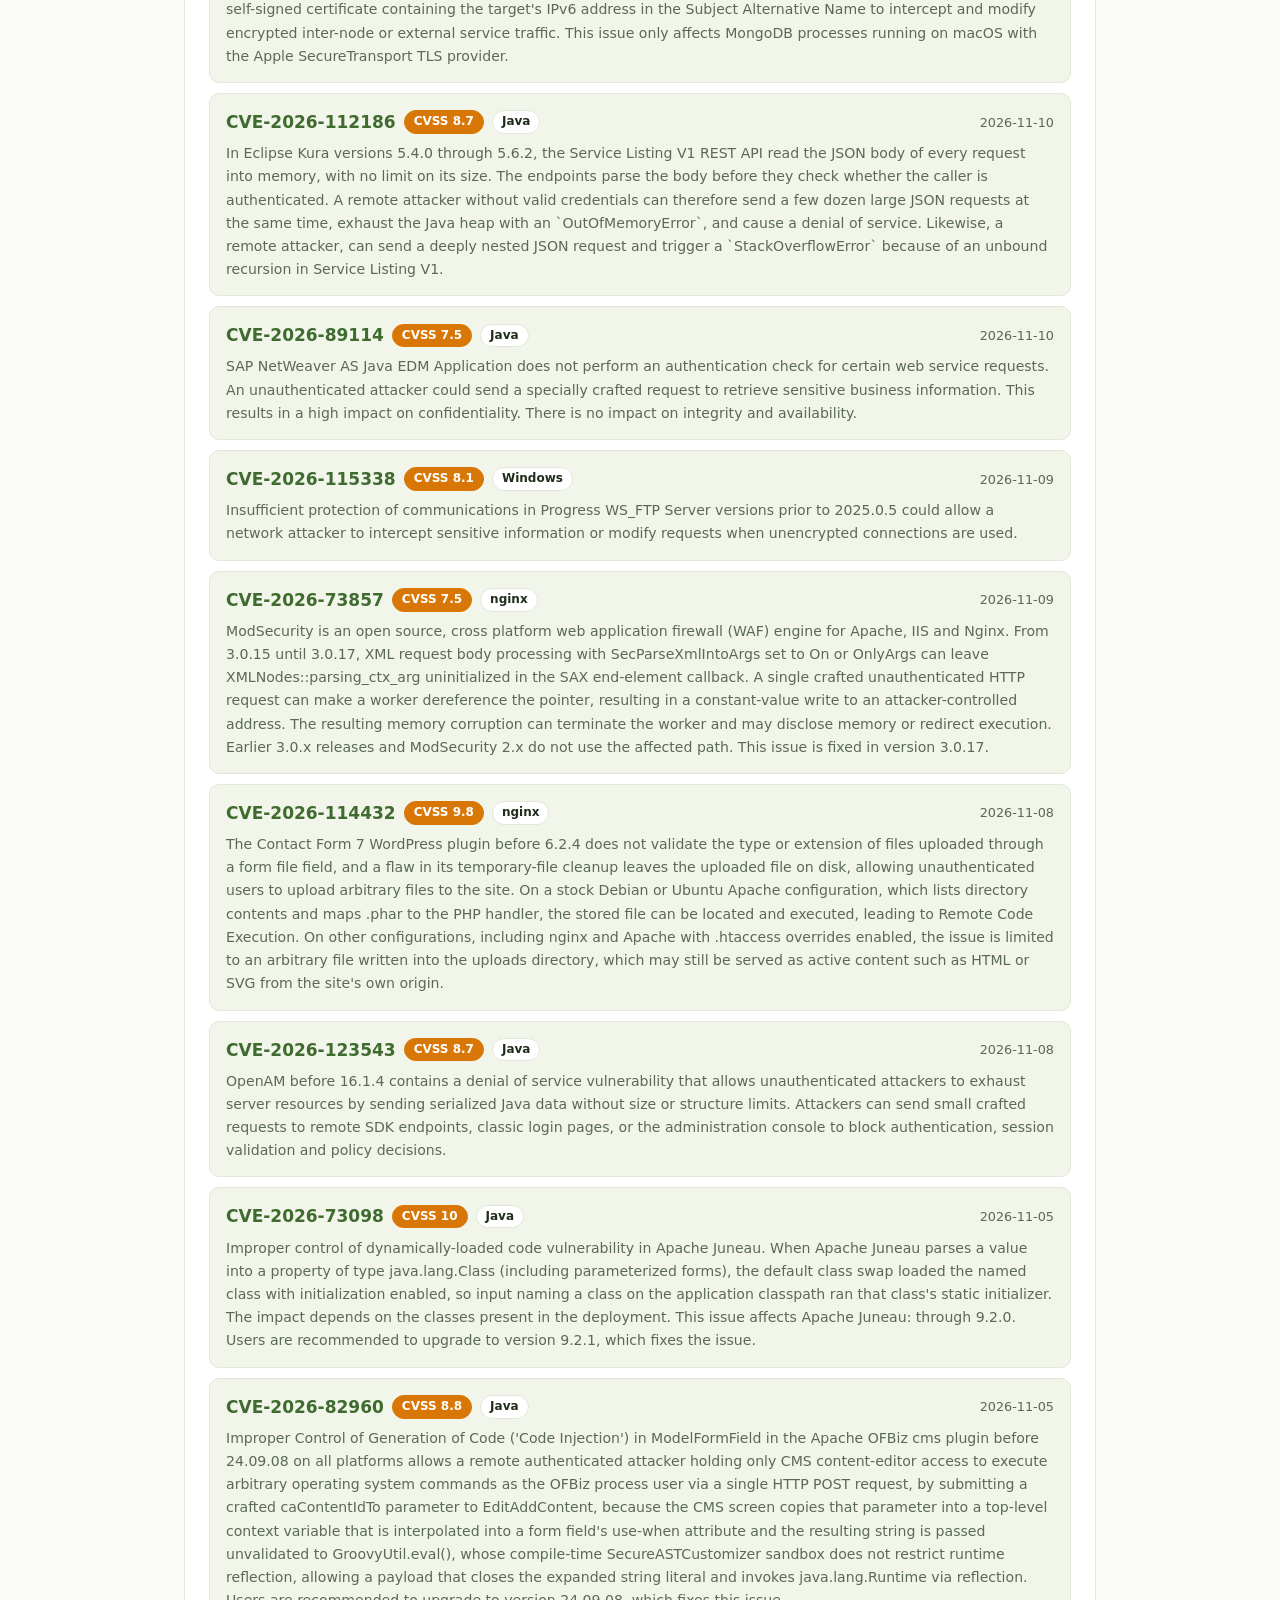
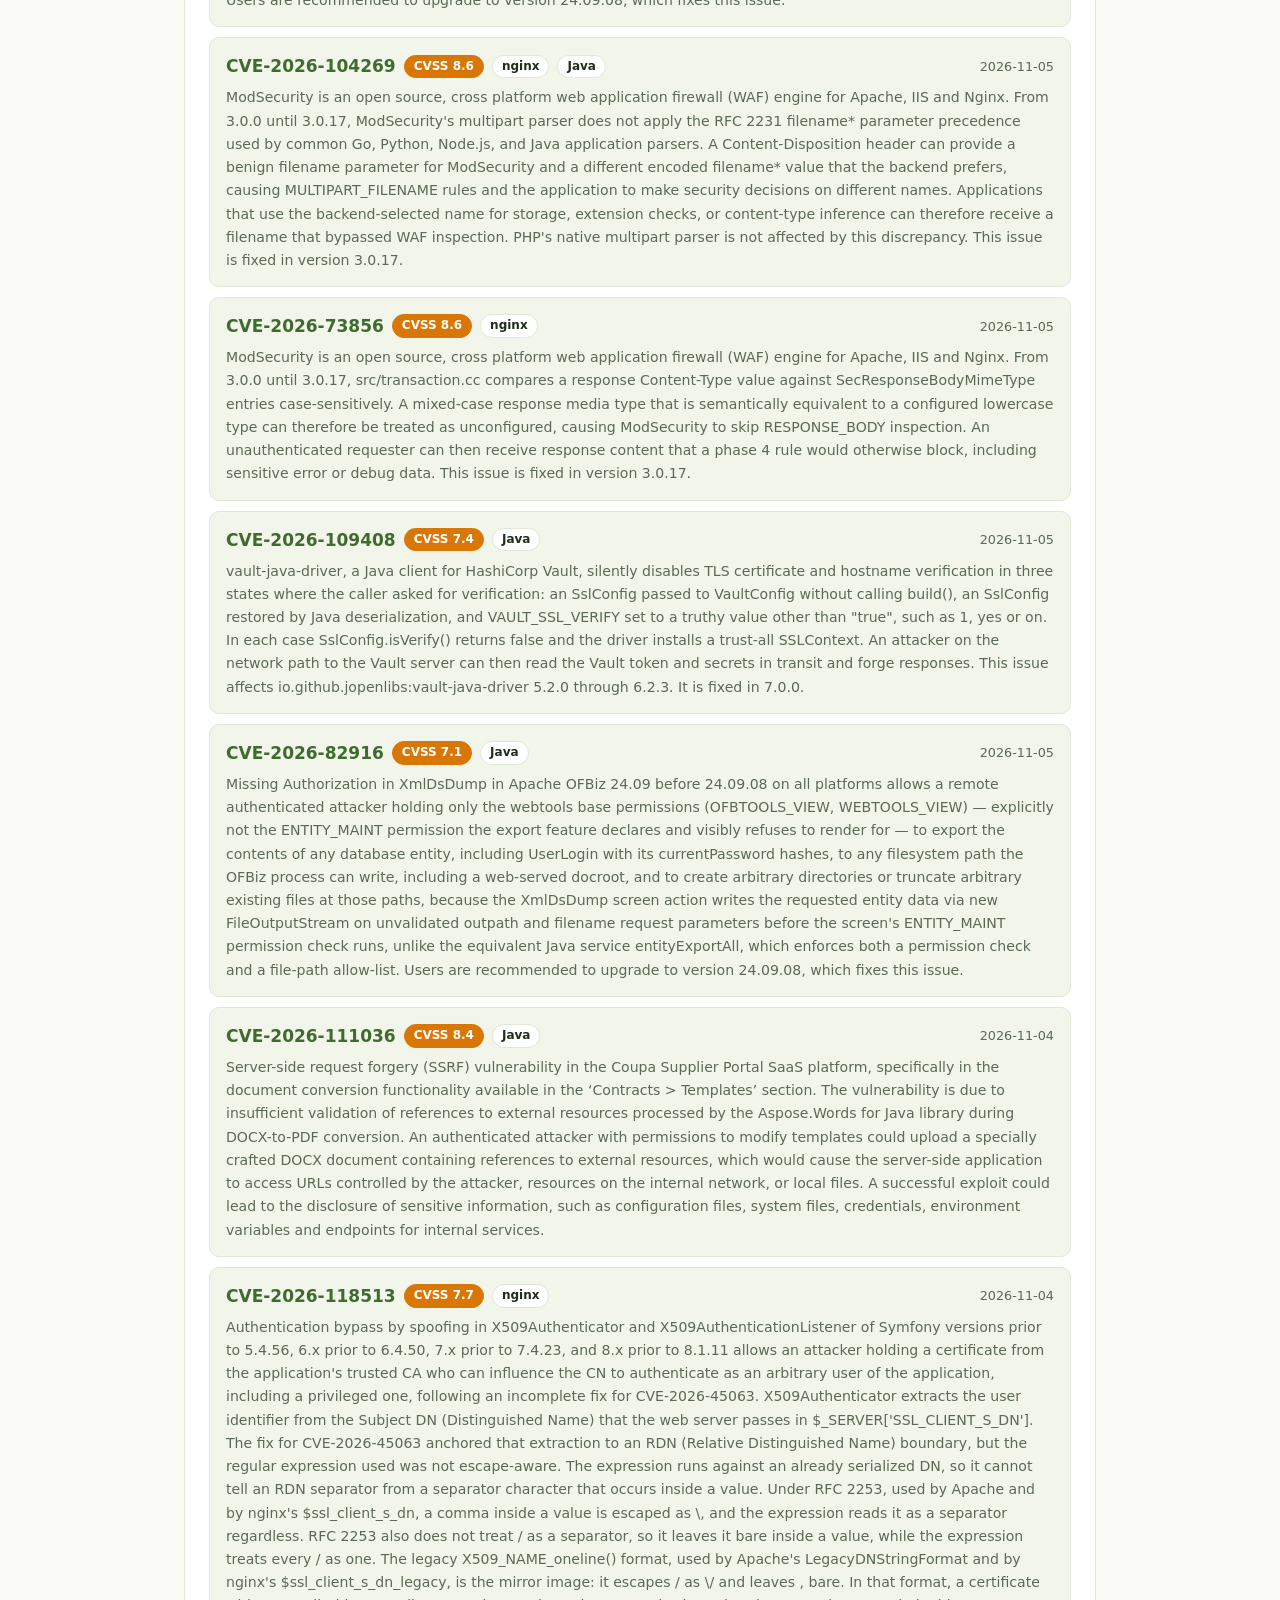
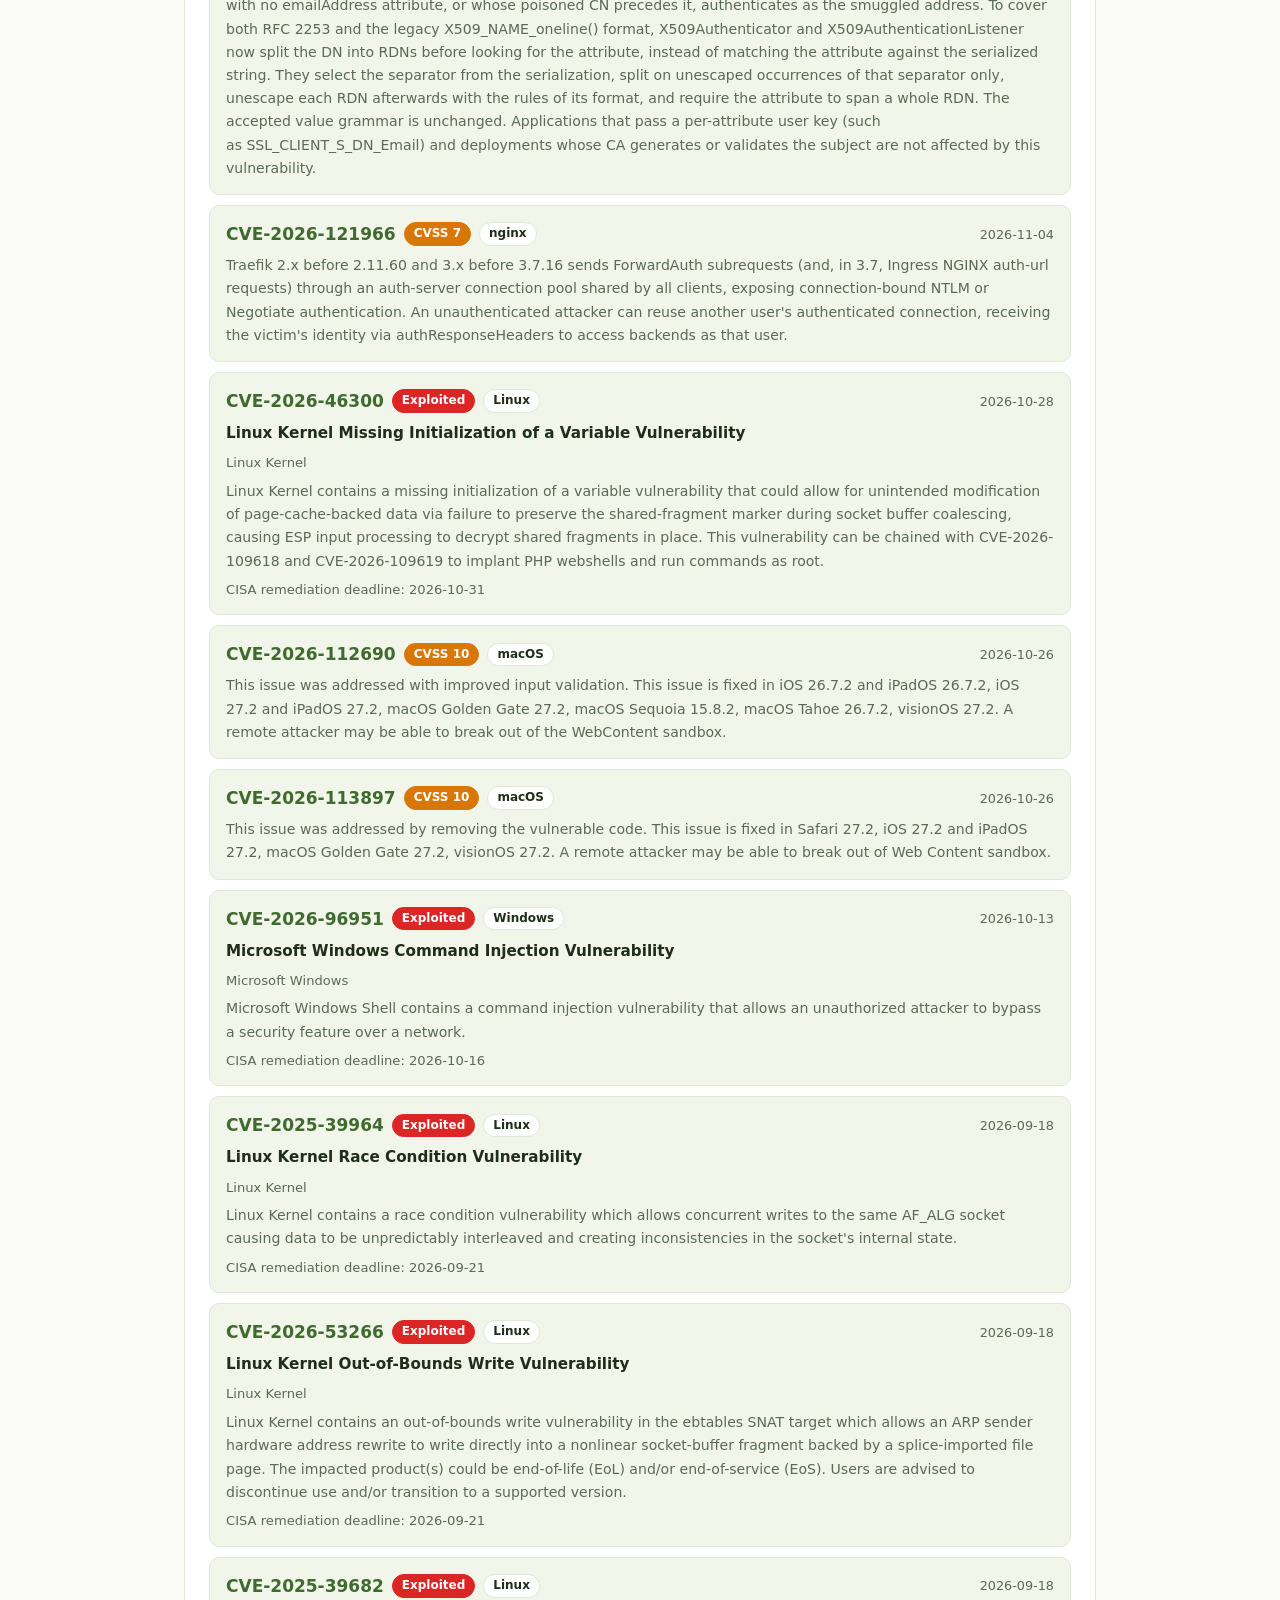
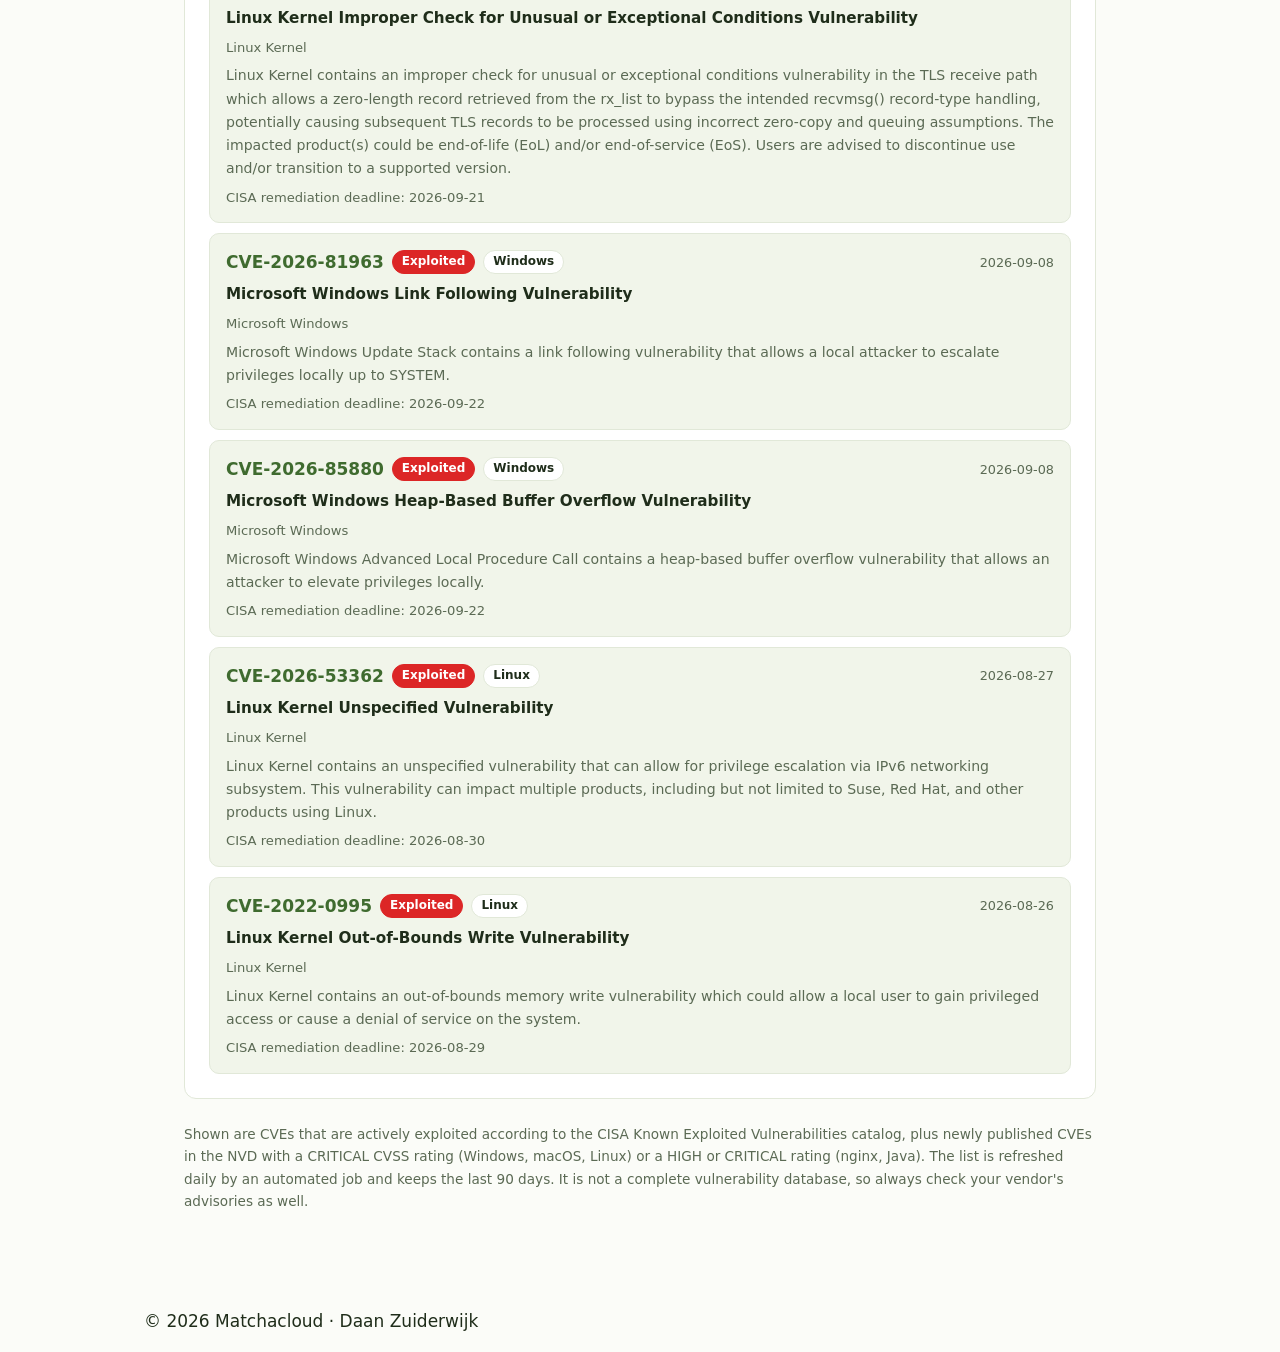
==== commit 3827eb11: "Rename to CVE Watcher with nginx/Java and fresher CVEs; add username generator Co-Authored-By: Claud" ====
--- a/cve/index.html
+++ b/cve/index.html
@@ -3,8 +3,8 @@
 <head>
   <meta charset="utf-8">
   <meta name="viewport" content="width=device-width, initial-scale=1">
-  <title>CVE Watch | Matchacloud</title>
-  <meta name="description" content="Impactful vulnerabilities for Windows, macOS and Linux, updated daily.">
+  <title>CVE Watcher | Matchacloud</title>
+  <meta name="description" content="Impactful vulnerabilities for Windows, macOS, Linux, nginx and Java, updated daily.">
   <link rel="icon" href="../assets/favicon.svg" type="image/svg+xml">
   <link rel="stylesheet" href="../css/style.css">
   <link rel="stylesheet" href="../css/tools.css">
@@ -24,8 +24,8 @@
   </header>
 
   <main class="container tool-page wide">
-    <h1>CVE Watch</h1>
-    <p class="lead">Impactful vulnerabilities for Windows, macOS and Linux, updated every day.</p>
+    <h1>CVE Watcher</h1>
+    <p class="lead">Impactful vulnerabilities for Windows, macOS, Linux, nginx and Java, updated every day.</p>
 
     <section class="panel always">
       <div class="tabs" id="platforms" role="tablist">
@@ -33,12 +33,14 @@
         <button class="tab-btn" data-p="windows" type="button">Windows</button>
         <button class="tab-btn" data-p="macos" type="button">macOS</button>
         <button class="tab-btn" data-p="linux" type="button">Linux</button>
+        <button class="tab-btn" data-p="nginx" type="button">nginx</button>
+        <button class="tab-btn" data-p="java" type="button">Java</button>
       </div>
       <label class="check-row cve-filter"><input type="checkbox" id="only-kev"> Only actively exploited (CISA KEV)</label>
       <p class="status" id="status" aria-live="polite">Loading…</p>
       <div id="list" class="cve-list"></div>
     </section>
-    <p class="tool-note">Shown are CVEs that are actively exploited according to the CISA Known Exploited Vulnerabilities catalog, plus newly published CVEs with a CRITICAL CVSS rating in the NVD. The list is refreshed daily by an automated job and keeps the last 90 days. It is not a complete vulnerability database, so always check your vendor's advisories as well.</p>
+    <p class="tool-note">Shown are CVEs that are actively exploited according to the CISA Known Exploited Vulnerabilities catalog, plus newly published CVEs in the NVD with a CRITICAL CVSS rating (Windows, macOS, Linux) or a HIGH or CRITICAL rating (nginx, Java). The list is refreshed daily by an automated job and keeps the last 90 days. It is not a complete vulnerability database, so always check your vendor's advisories as well.</p>
   </main>
 
   <footer class="site-footer">
--- a/css/style.css
+++ b/css/style.css
@@ -84,29 +84,14 @@
 .card { background: var(--surface); border: 1px solid var(--line); border-radius: var(--radius); padding: 1.75rem; }
 .card-link { display: block; text-decoration: none; color: inherit; transition: border-color .2s, transform .2s; }
 .card-link:hover { border-color: var(--accent); transform: translateY(-2px); }
-#tools .cards { grid-template-columns: repeat(6, 1fr); gap: 1rem; }
+#tools .cards { grid-template-columns: repeat(5, 1fr); gap: 1rem; }
 #tools .card { padding: 1.25rem; display: flex; flex-direction: column; align-items: flex-start; }
 #tools .card p { margin-bottom: 1rem; }
 #tools .card .card-more { margin-top: auto; }
 #tools .card h3 { font-size: 1.05rem; }
 #tools .card p { font-size: .9rem; }
-.card-button { display: flex; flex-direction: column; align-items: flex-start; justify-content: flex-start; font: inherit; text-align: left; width: 100%; cursor: pointer; }
 
-.recipe { border: 1px solid var(--line); border-radius: var(--radius); padding: 2rem; max-width: 640px; width: calc(100% - 2rem); background: var(--surface); color: var(--fg); position: relative; }
-.recipe::backdrop { background: rgba(31, 45, 26, .55); }
-.recipe[open] { animation: recipe-in .25s ease-out; }
-@keyframes recipe-in { from { opacity: 0; transform: translateY(16px) scale(.97); } }
-.recipe h2 { margin: 0; }
-.recipe h3 { margin: 1.25rem 0 .5rem; font-size: 1rem; }
-.recipe-meta { margin: .25rem 0 0; color: var(--muted); font-size: .9rem; }
-.recipe-cols { display: grid; grid-template-columns: 1fr 1.3fr; gap: 1.5rem; }
-.recipe ul, .recipe ol { margin: 0; padding-left: 1.2rem; font-size: .95rem; }
-.recipe li { margin-bottom: .35rem; }
-.recipe-close { position: absolute; top: .75rem; right: .75rem; width: 36px; height: 36px; border: none; border-radius: 50%; background: var(--bg-alt); color: var(--fg); font-size: 1.4rem; line-height: 1; cursor: pointer; }
-.recipe-close:hover { background: var(--accent); color: #fff; }
-@media (prefers-reduced-motion: reduce) { .recipe[open] { animation: none; } }
-@media (max-width: 600px) { .recipe-cols { grid-template-columns: 1fr; gap: 0; } }
-
+@media (prefers-reduced-motion: reduce) { @media (max-width: 600px) { 
 .card-more { display: inline-block; margin-top: 1rem; color: var(--accent-dark); font-weight: 600; font-size: .95rem; }
 .card h3 { margin: 1rem 0 .4rem; font-size: 1.15rem; }
 .card p { margin: 0; color: var(--muted); font-size: .97rem; }
--- a/css/tools.css
+++ b/css/tools.css
@@ -139,6 +139,12 @@
 .dig-table td:nth-child(2), .dig-table td:nth-child(4) { white-space: nowrap; }
 #types { gap: 16px; margin-bottom: 4px; }
 
+/* Username generator */
+.username-rij { cursor: default; justify-content: flex-start; gap: 16px; flex-wrap: wrap; }
+.username-cel { flex: 1 1 200px; cursor: pointer; padding: 2px 0; }
+.username-cel:hover { color: var(--accent-dark); }
+.username-cel:first-child { font-weight: 700; }
+
 /* CVE watch */
 .cve-filter { margin-bottom: 14px; }
 .cve-list { display: flex; flex-direction: column; gap: 10px; }
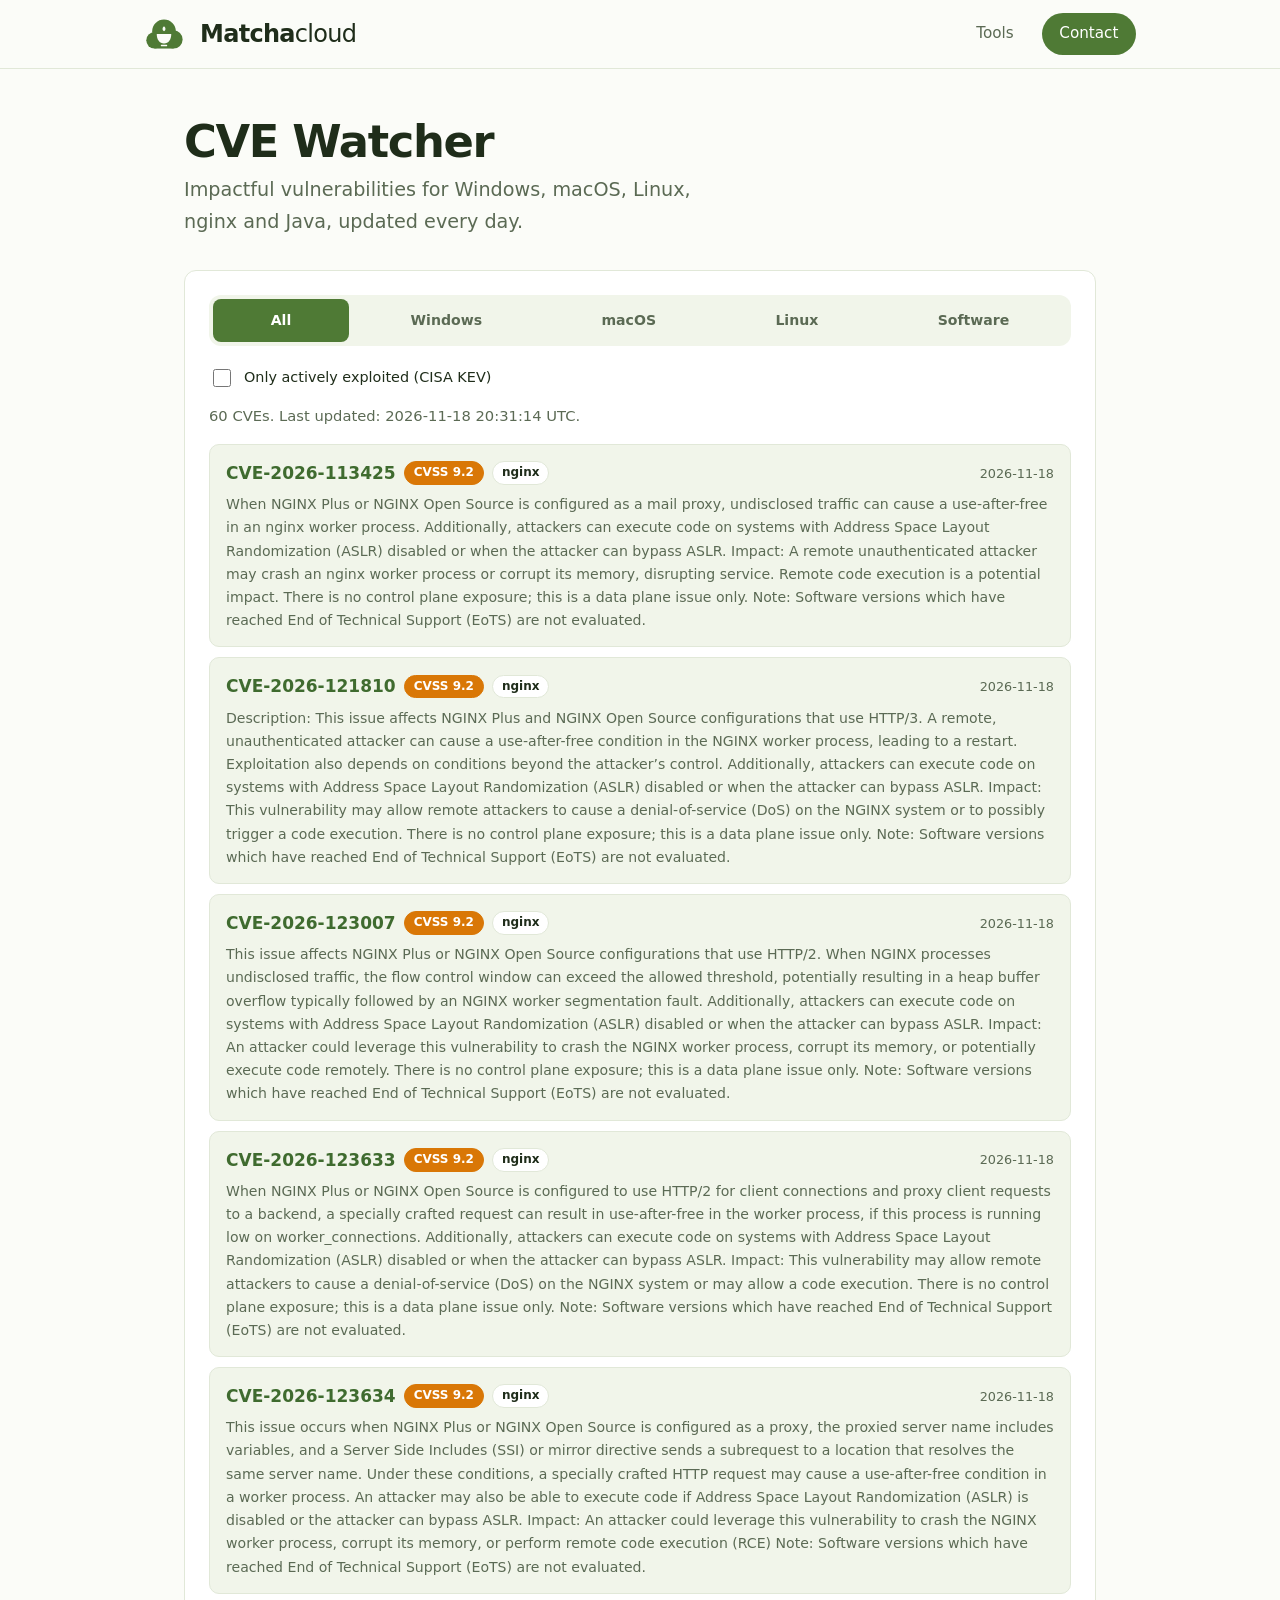
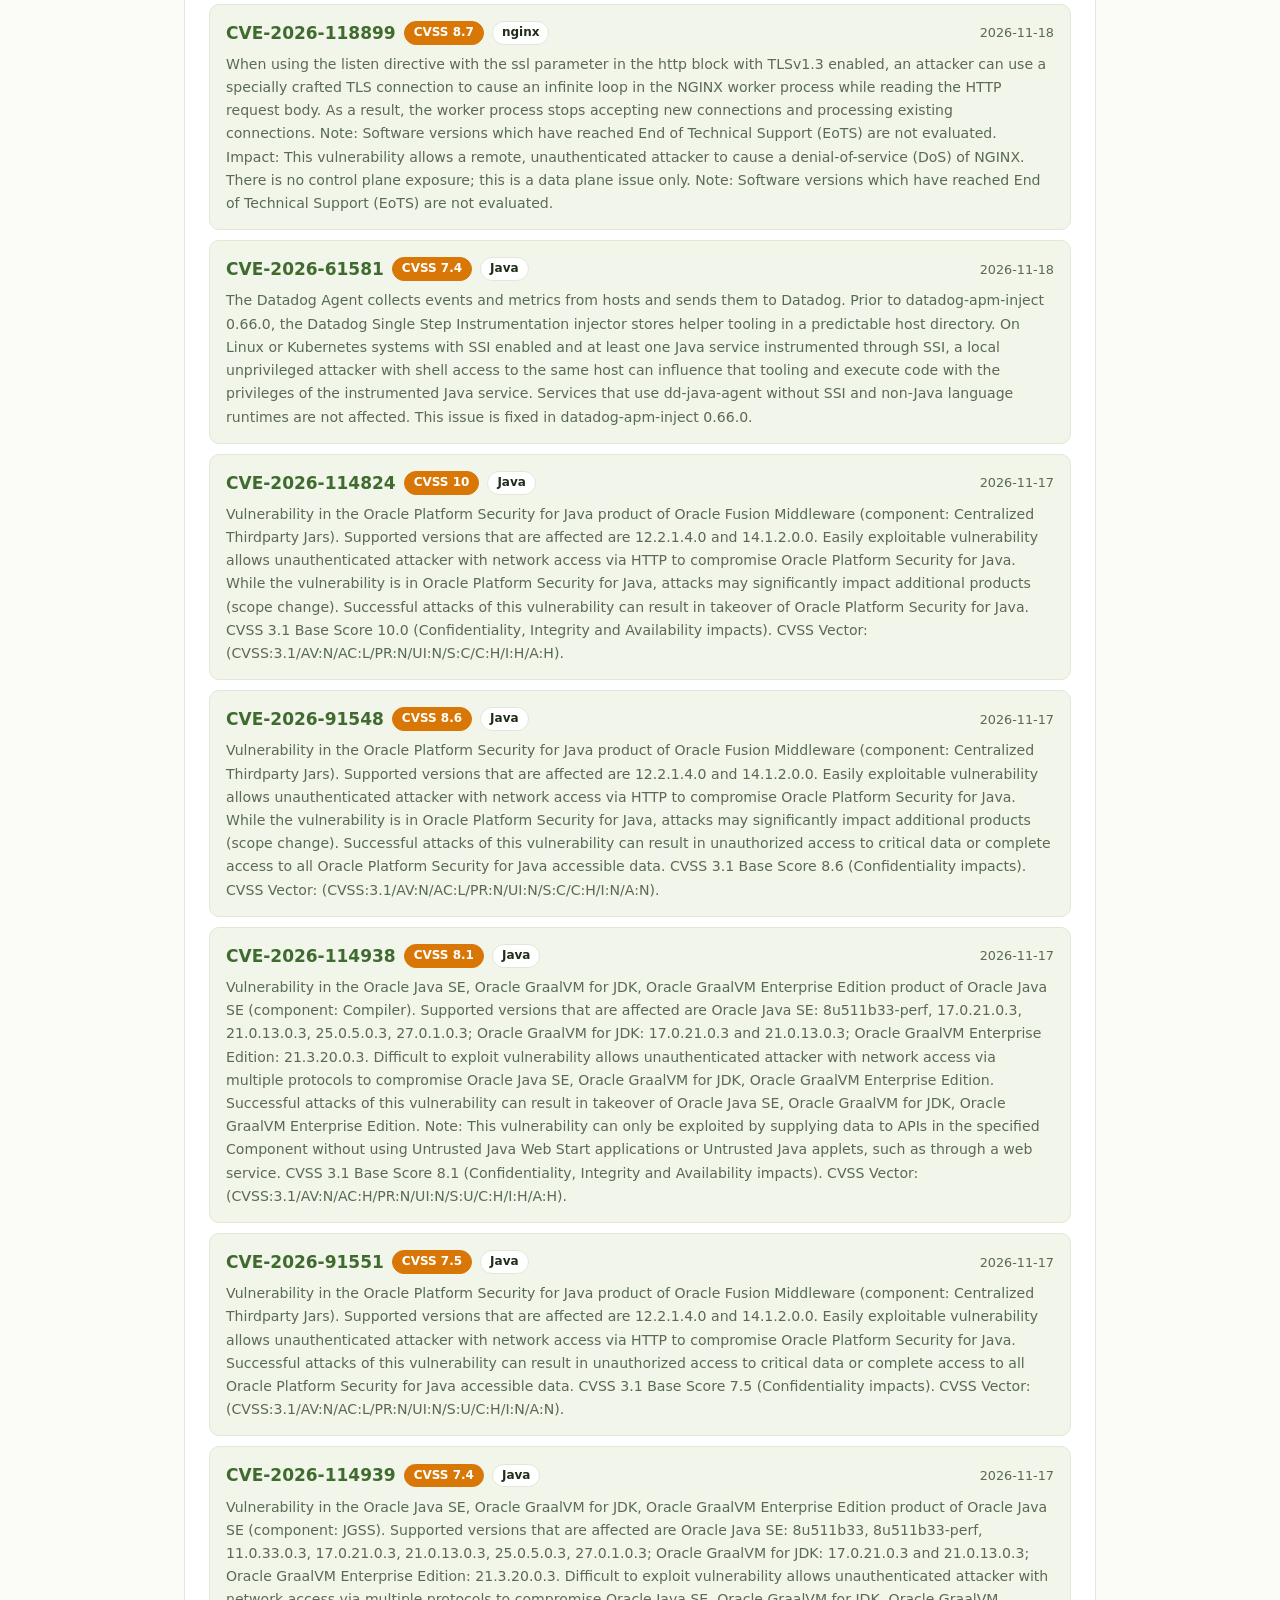
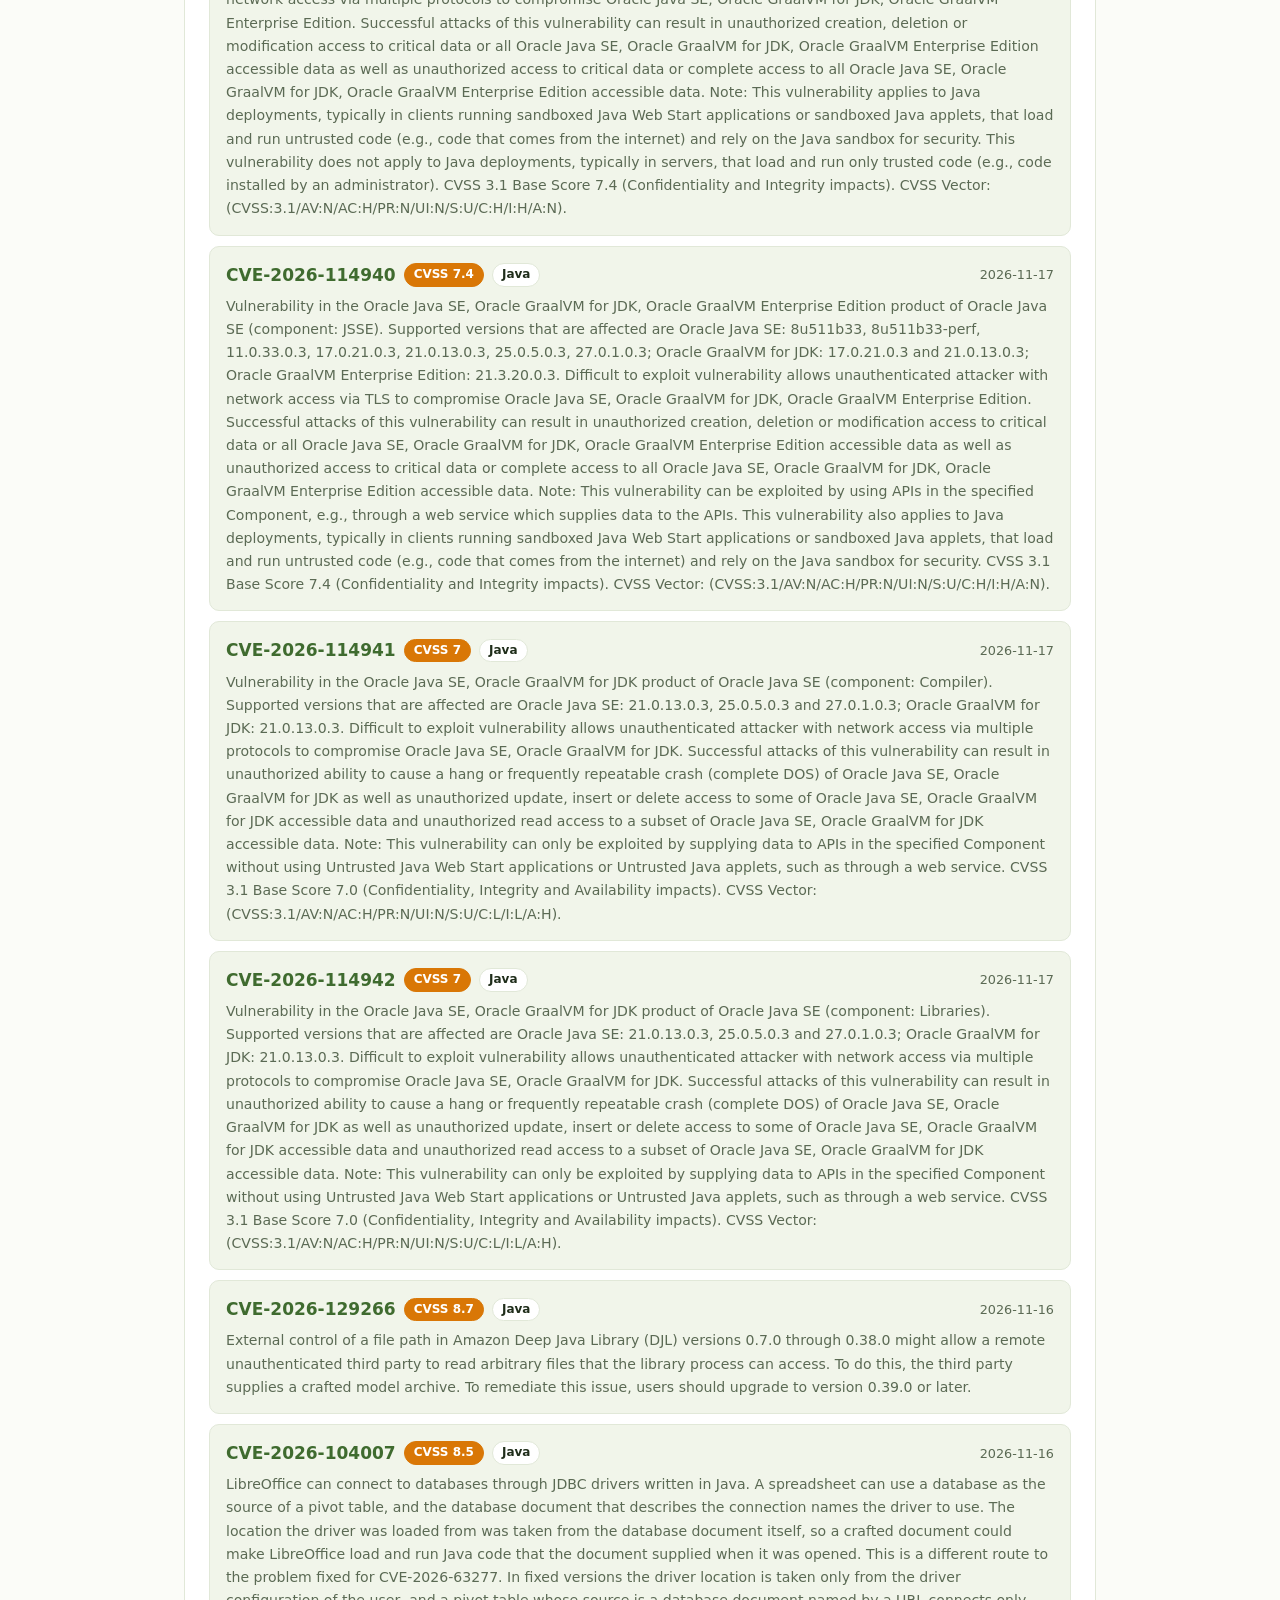
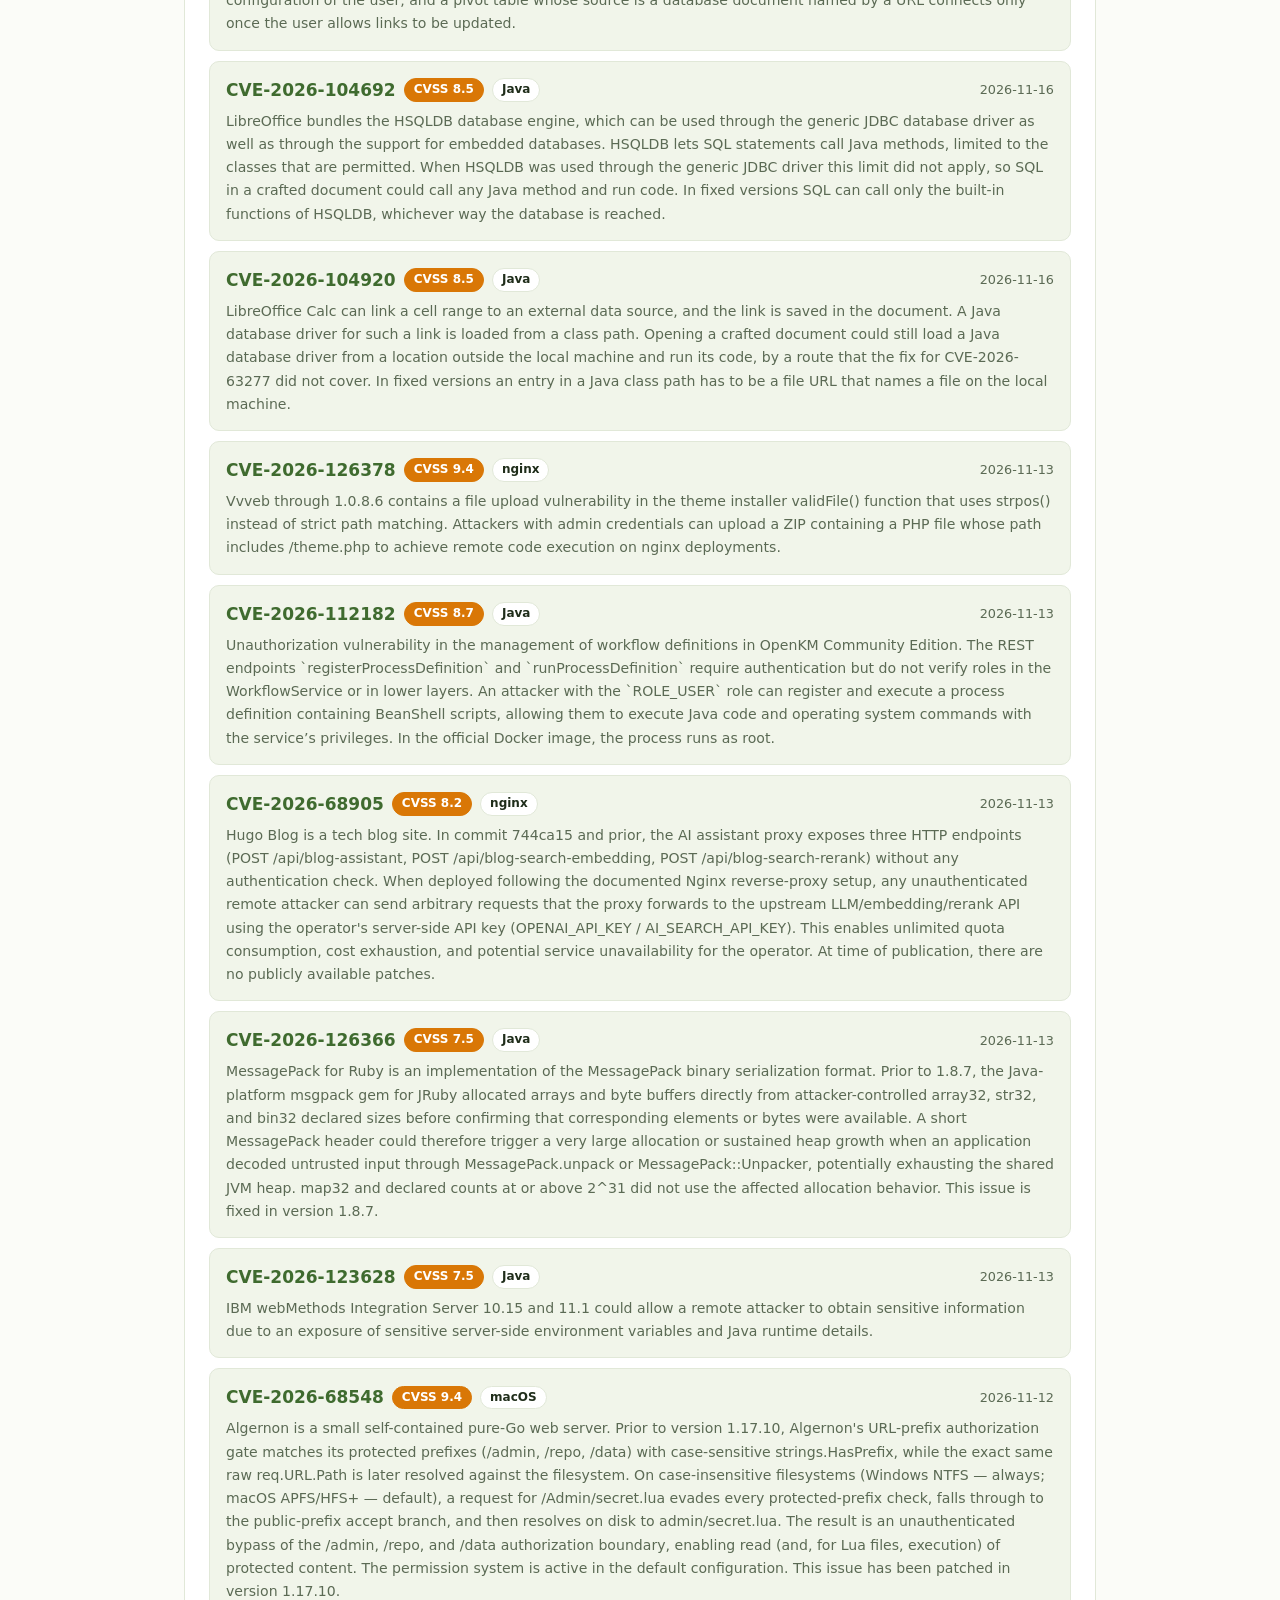
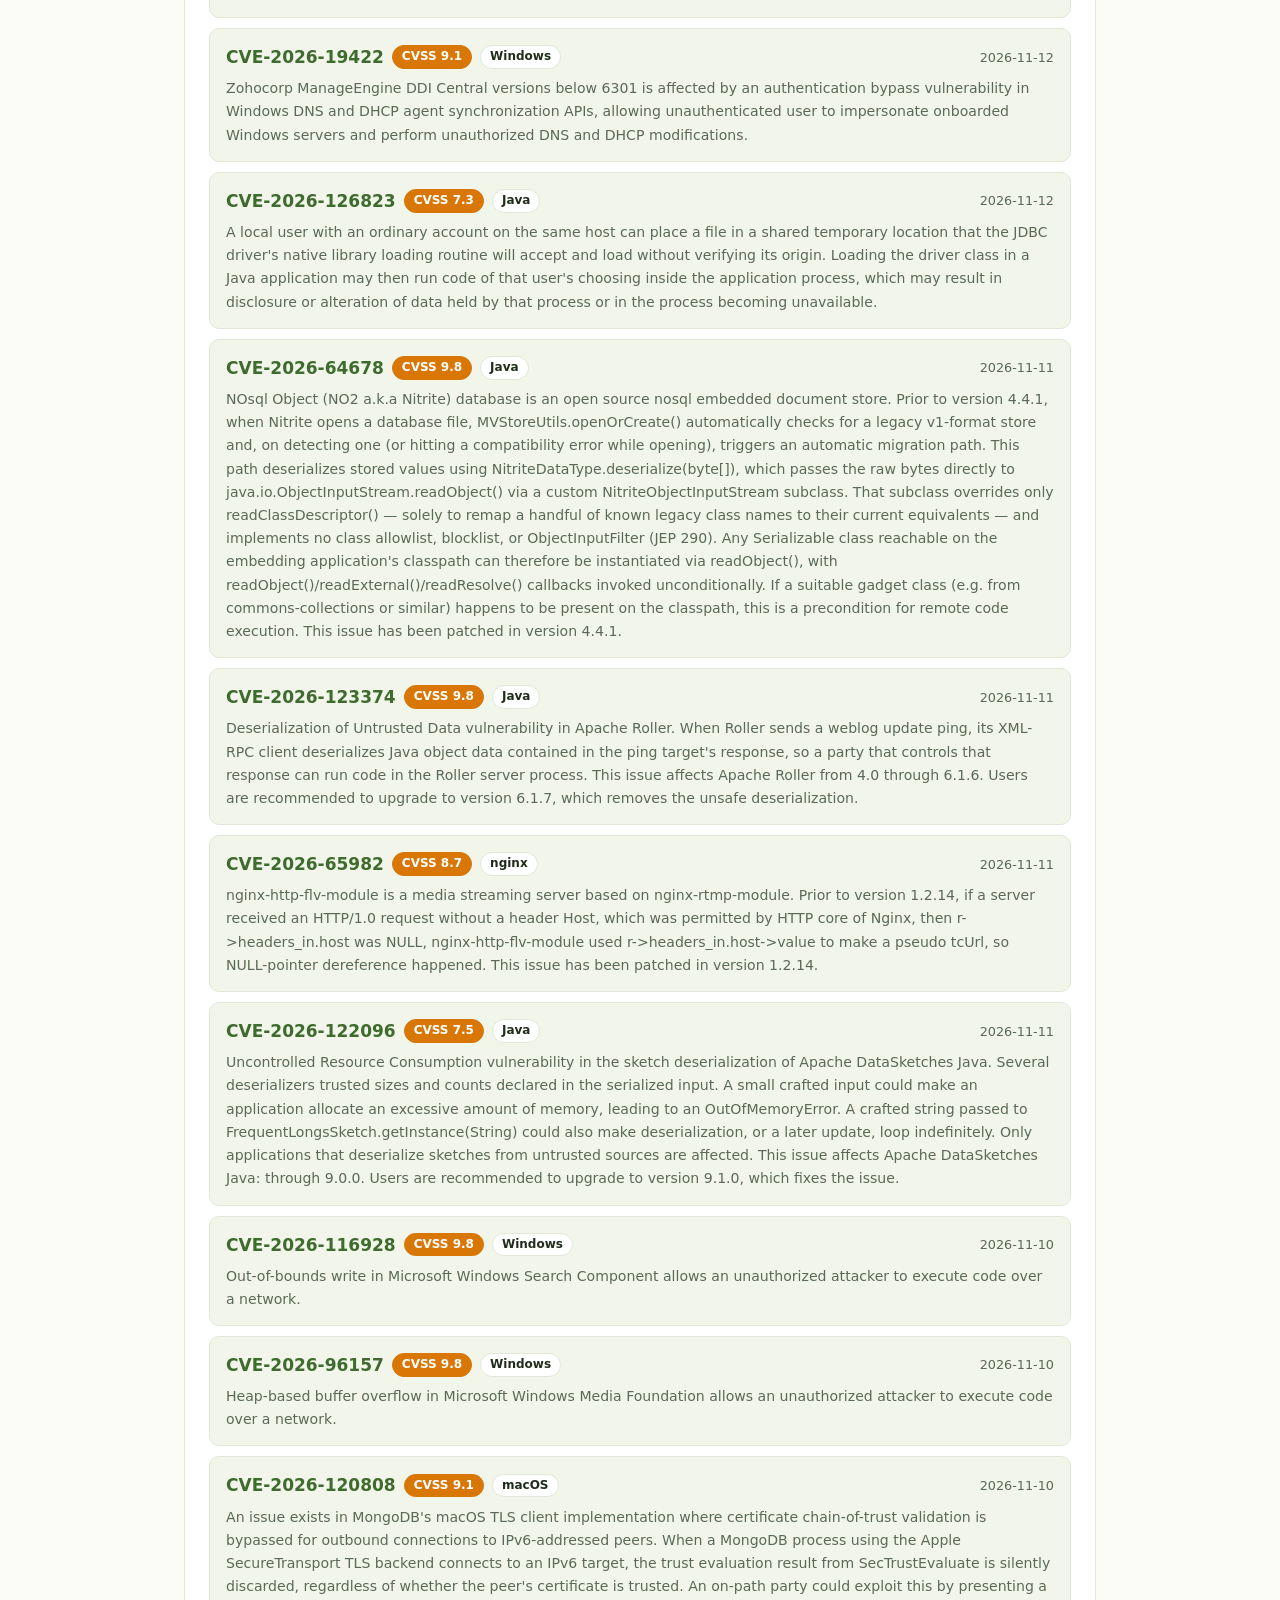
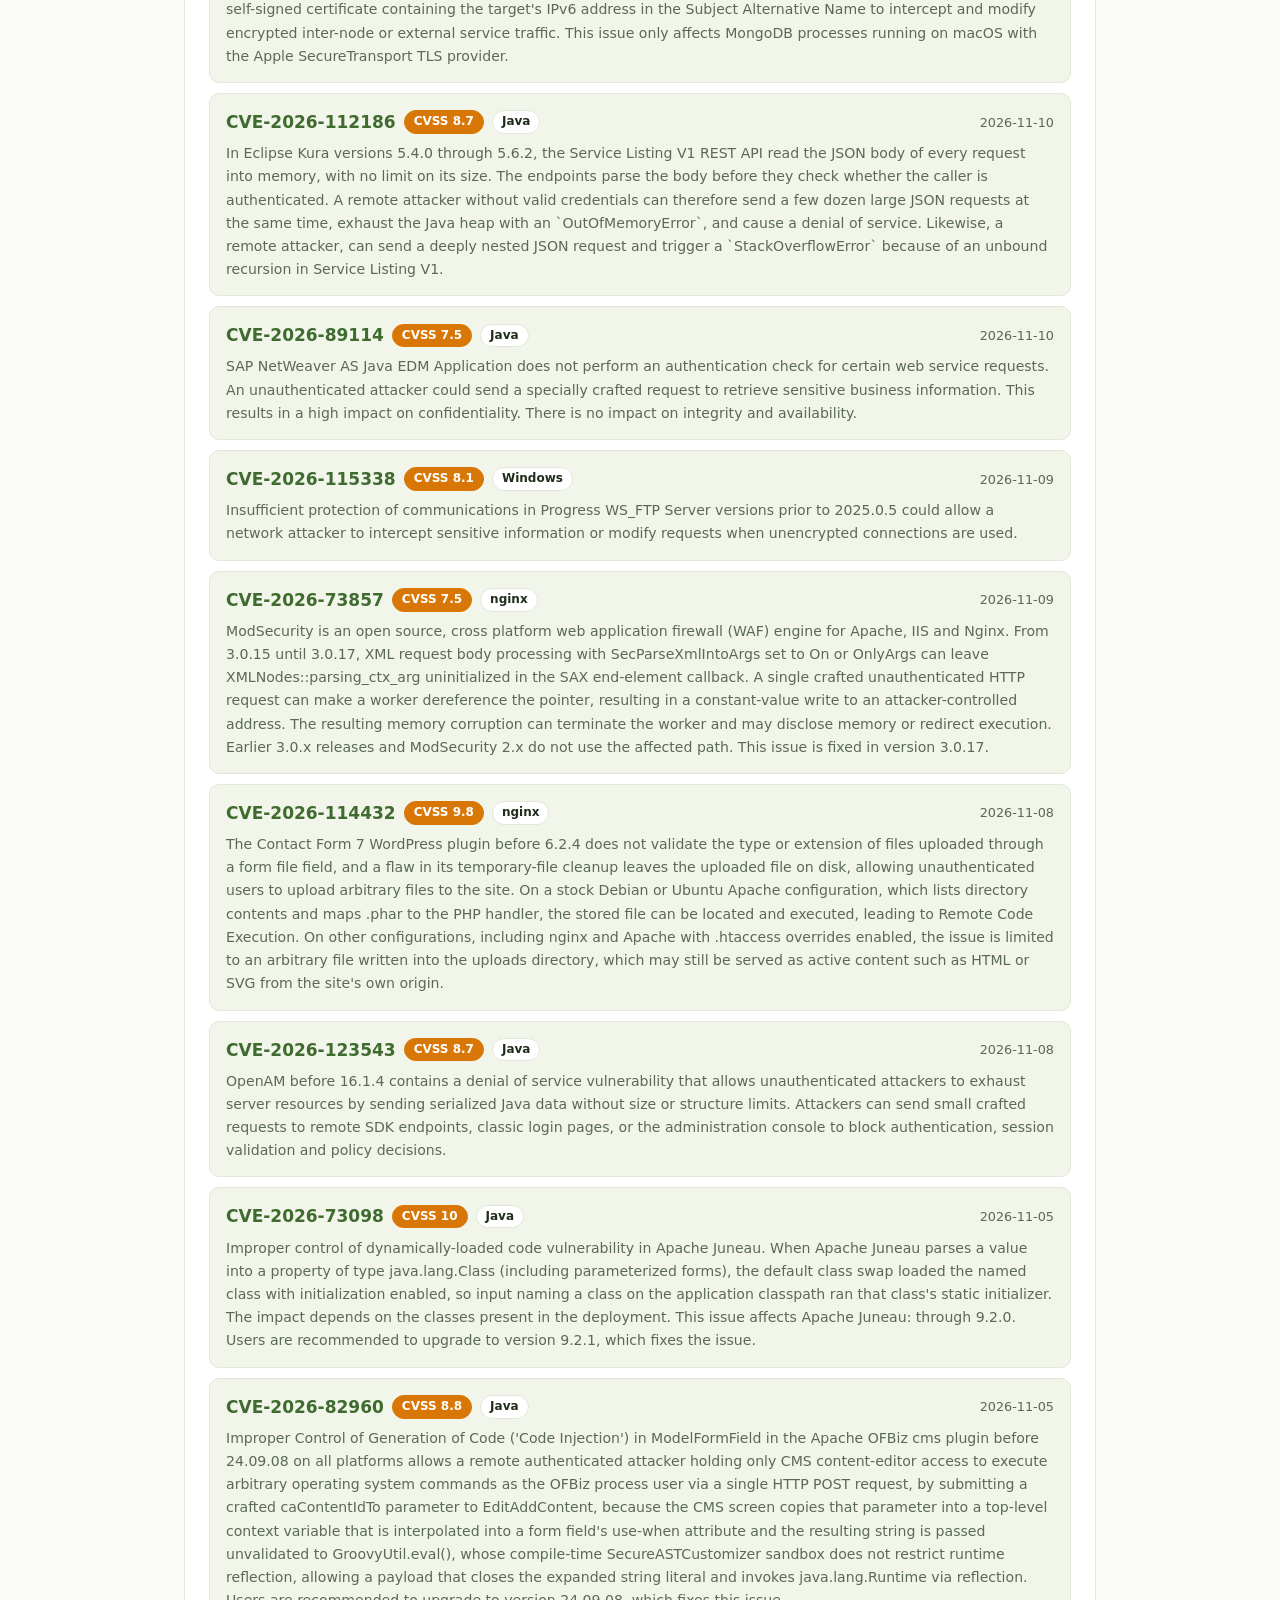
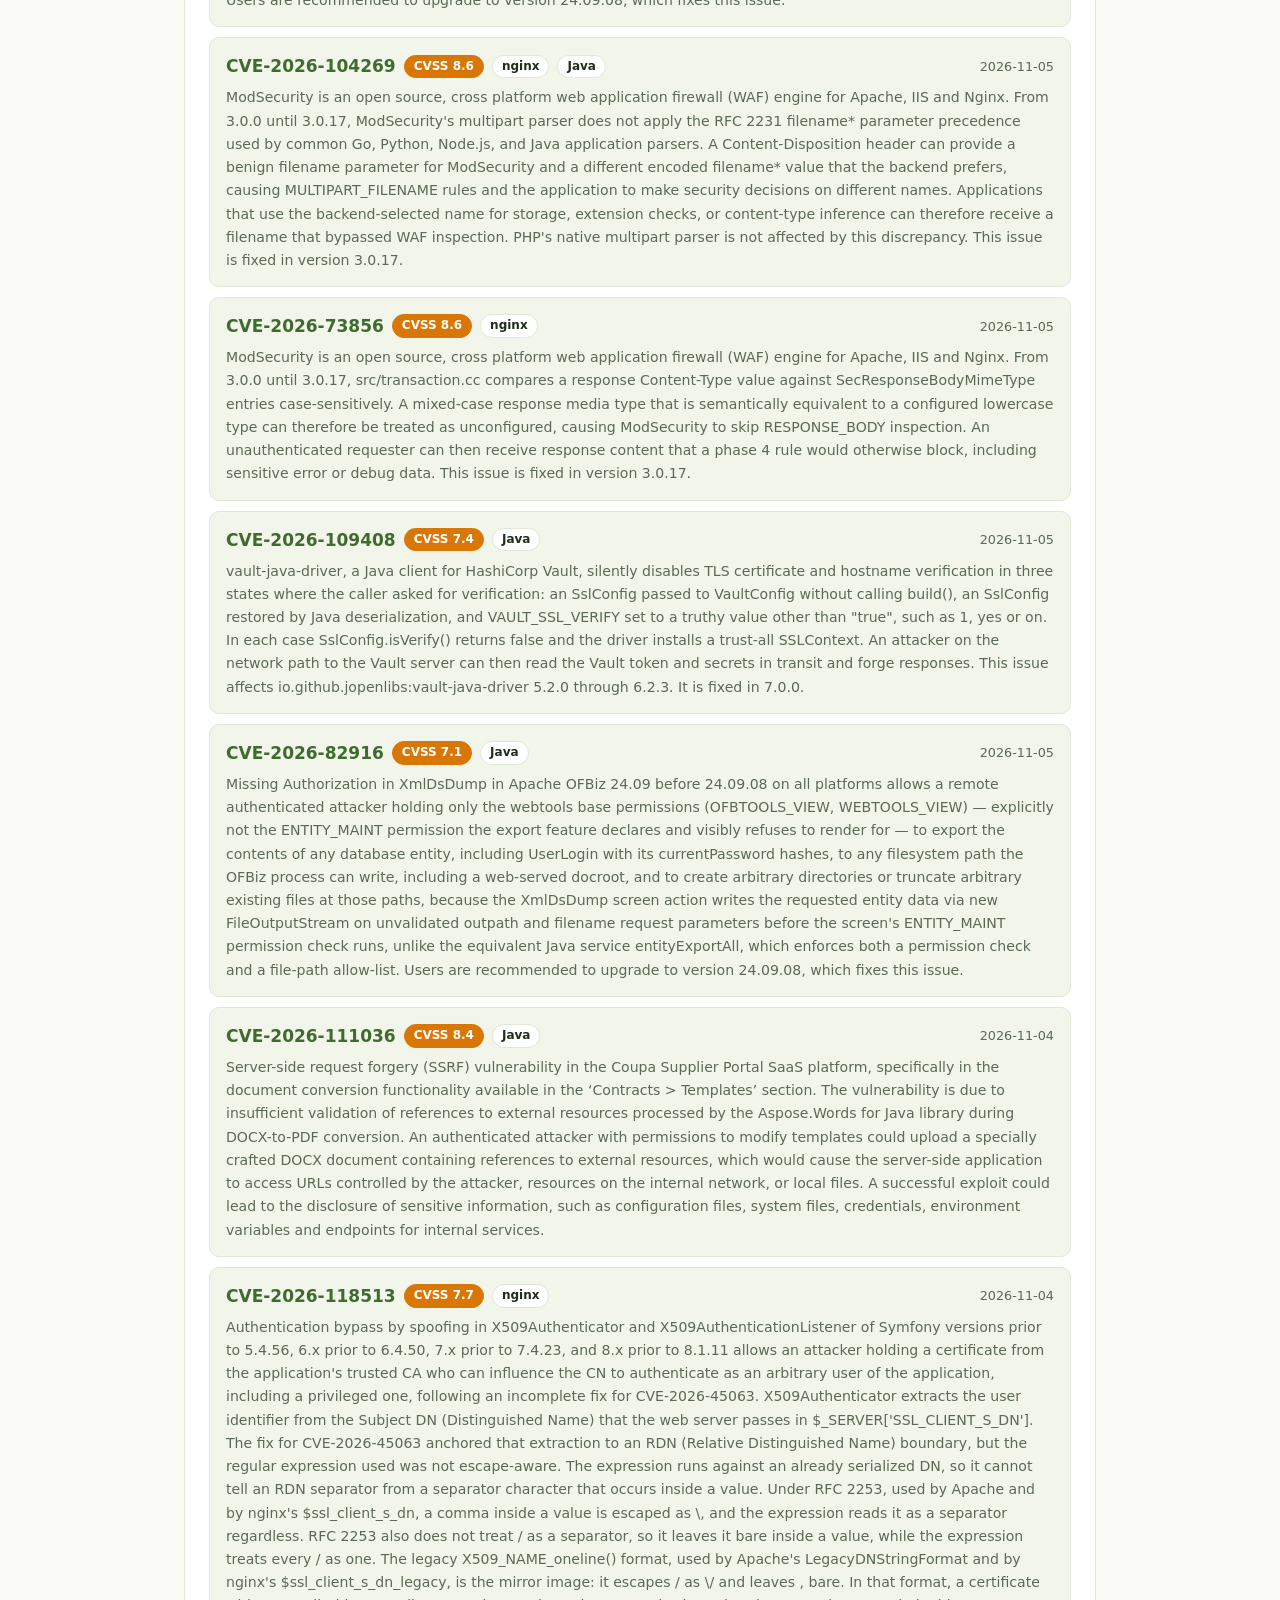
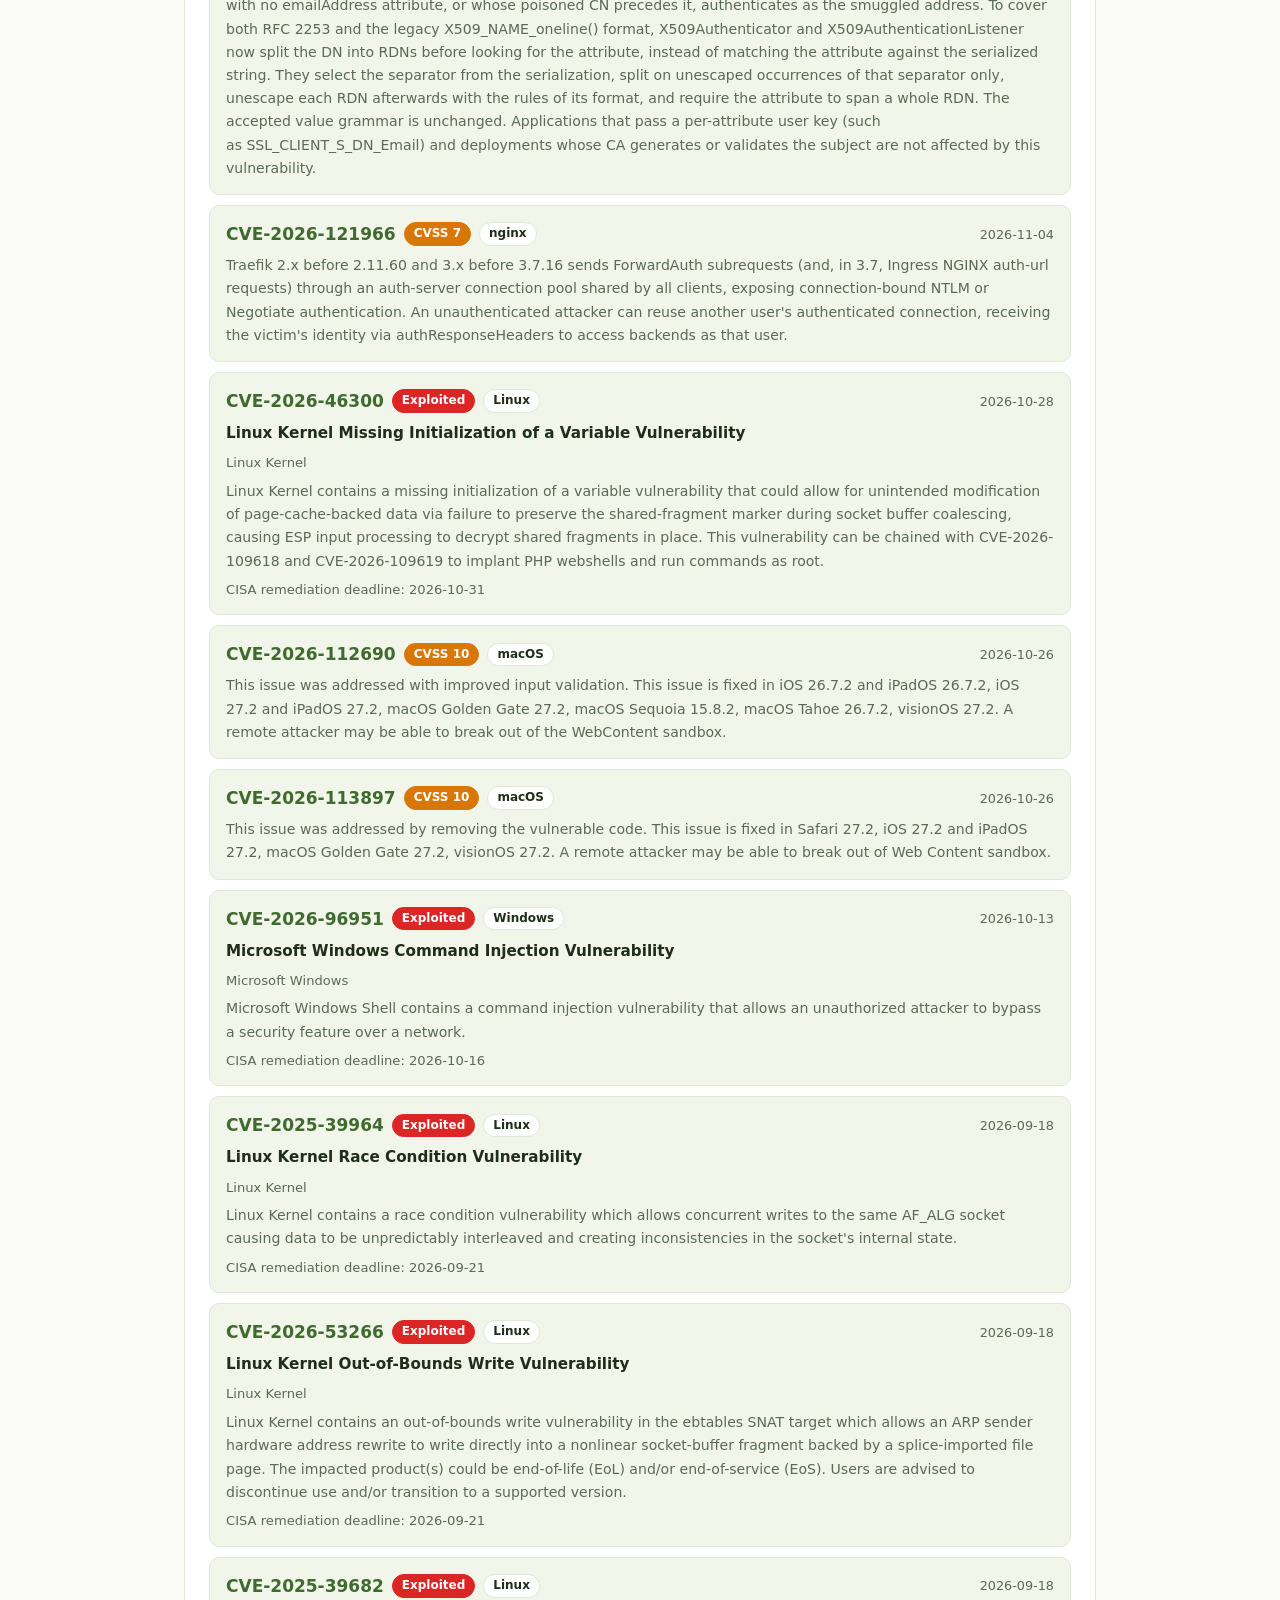
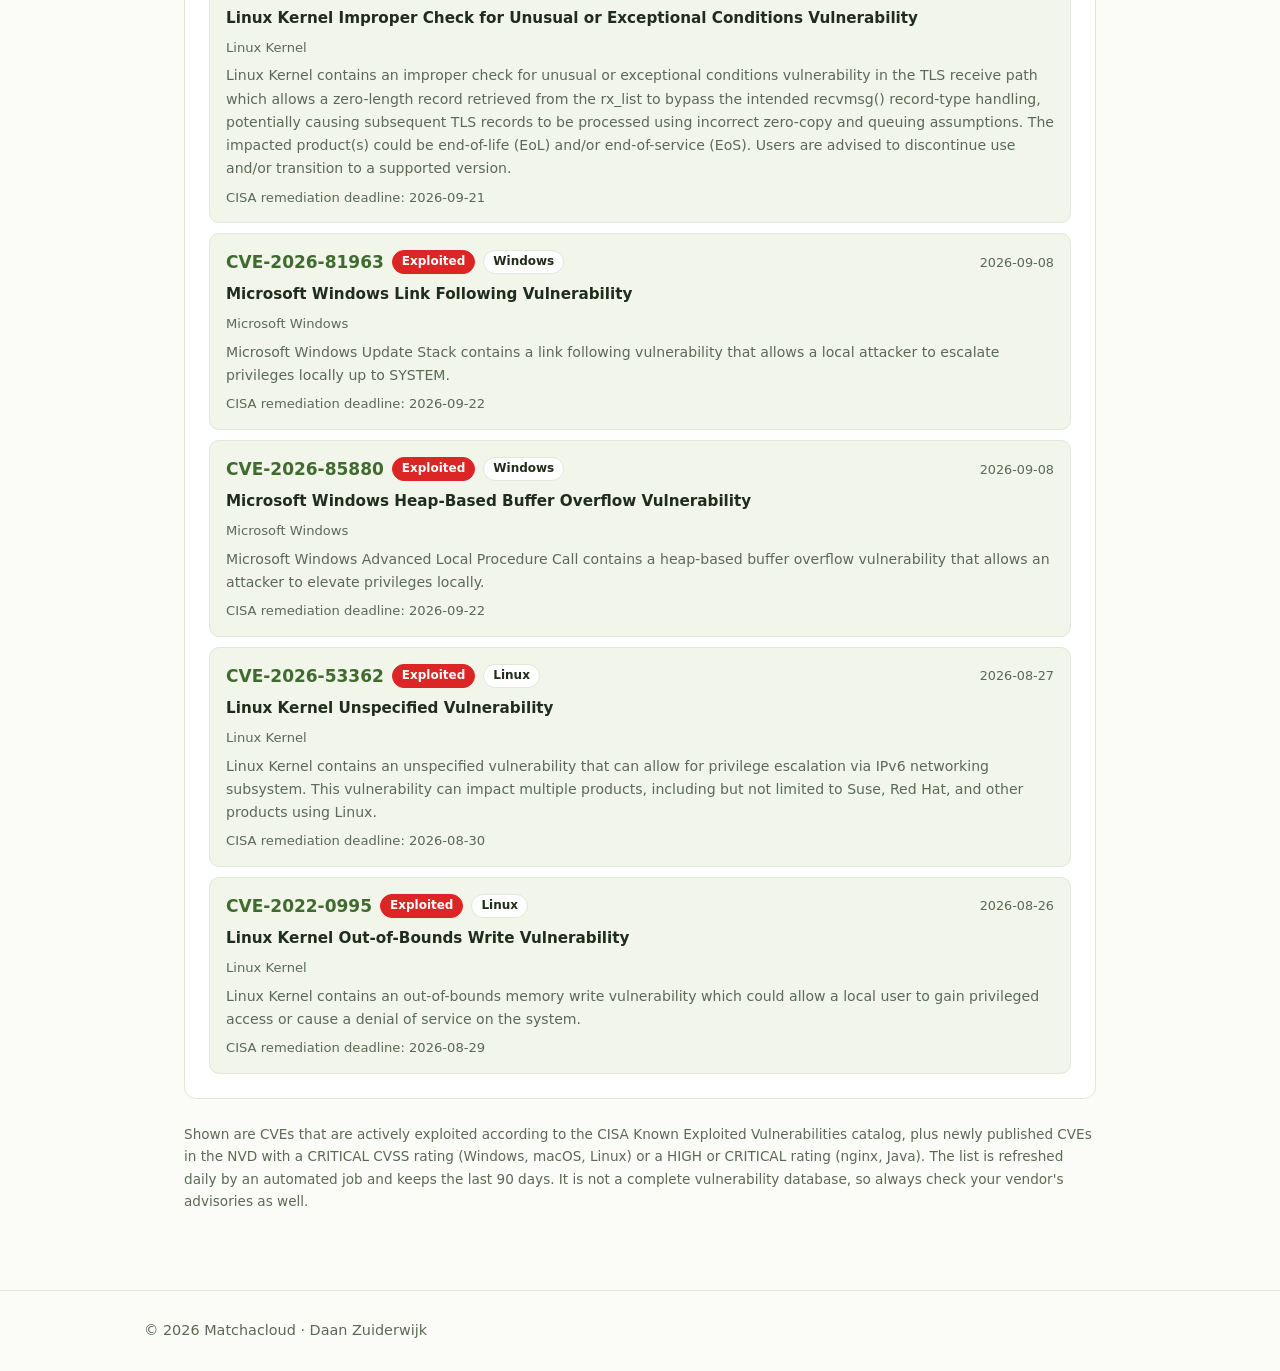
==== commit 9b03bf7c: "Fix broken CSS after recipe removal, align contact image, merge nginx/Java into Software tab Co-Auth" ====
--- a/cve/index.html
+++ b/cve/index.html
@@ -33,8 +33,7 @@
         <button class="tab-btn" data-p="windows" type="button">Windows</button>
         <button class="tab-btn" data-p="macos" type="button">macOS</button>
         <button class="tab-btn" data-p="linux" type="button">Linux</button>
-        <button class="tab-btn" data-p="nginx" type="button">nginx</button>
-        <button class="tab-btn" data-p="java" type="button">Java</button>
+        <button class="tab-btn" data-p="software" type="button">Software</button>
       </div>
       <label class="check-row cve-filter"><input type="checkbox" id="only-kev"> Only actively exploited (CISA KEV)</label>
       <p class="status" id="status" aria-live="polite">Loading…</p>
--- a/css/style.css
+++ b/css/style.css
@@ -91,7 +91,6 @@
 #tools .card h3 { font-size: 1.05rem; }
 #tools .card p { font-size: .9rem; }
 
-@media (prefers-reduced-motion: reduce) { @media (max-width: 600px) { 
 .card-more { display: inline-block; margin-top: 1rem; color: var(--accent-dark); font-weight: 600; font-size: .95rem; }
 .card h3 { margin: 1rem 0 .4rem; font-size: 1.15rem; }
 .card p { margin: 0; color: var(--muted); font-size: .97rem; }
@@ -104,7 +103,8 @@
 .steps span { color: var(--muted); font-size: .95rem; }
 
 .cta { display: grid; grid-template-columns: 1.2fr .8fr; gap: 3rem; align-items: center; }
-.cta-img { width: 100%; max-height: 380px; object-fit: contain; justify-self: center; mix-blend-mode: multiply; }
+.cta > * { min-width: 0; }
+.cta-img { width: 100%; max-width: 100%; height: auto; max-height: 380px; object-fit: contain; justify-self: end; mix-blend-mode: multiply; }
 
 .site-footer { border-top: 1px solid var(--line); padding: 1.75rem 0; color: var(--muted); font-size: .9rem; }
 .site-footer p { margin: 0; }
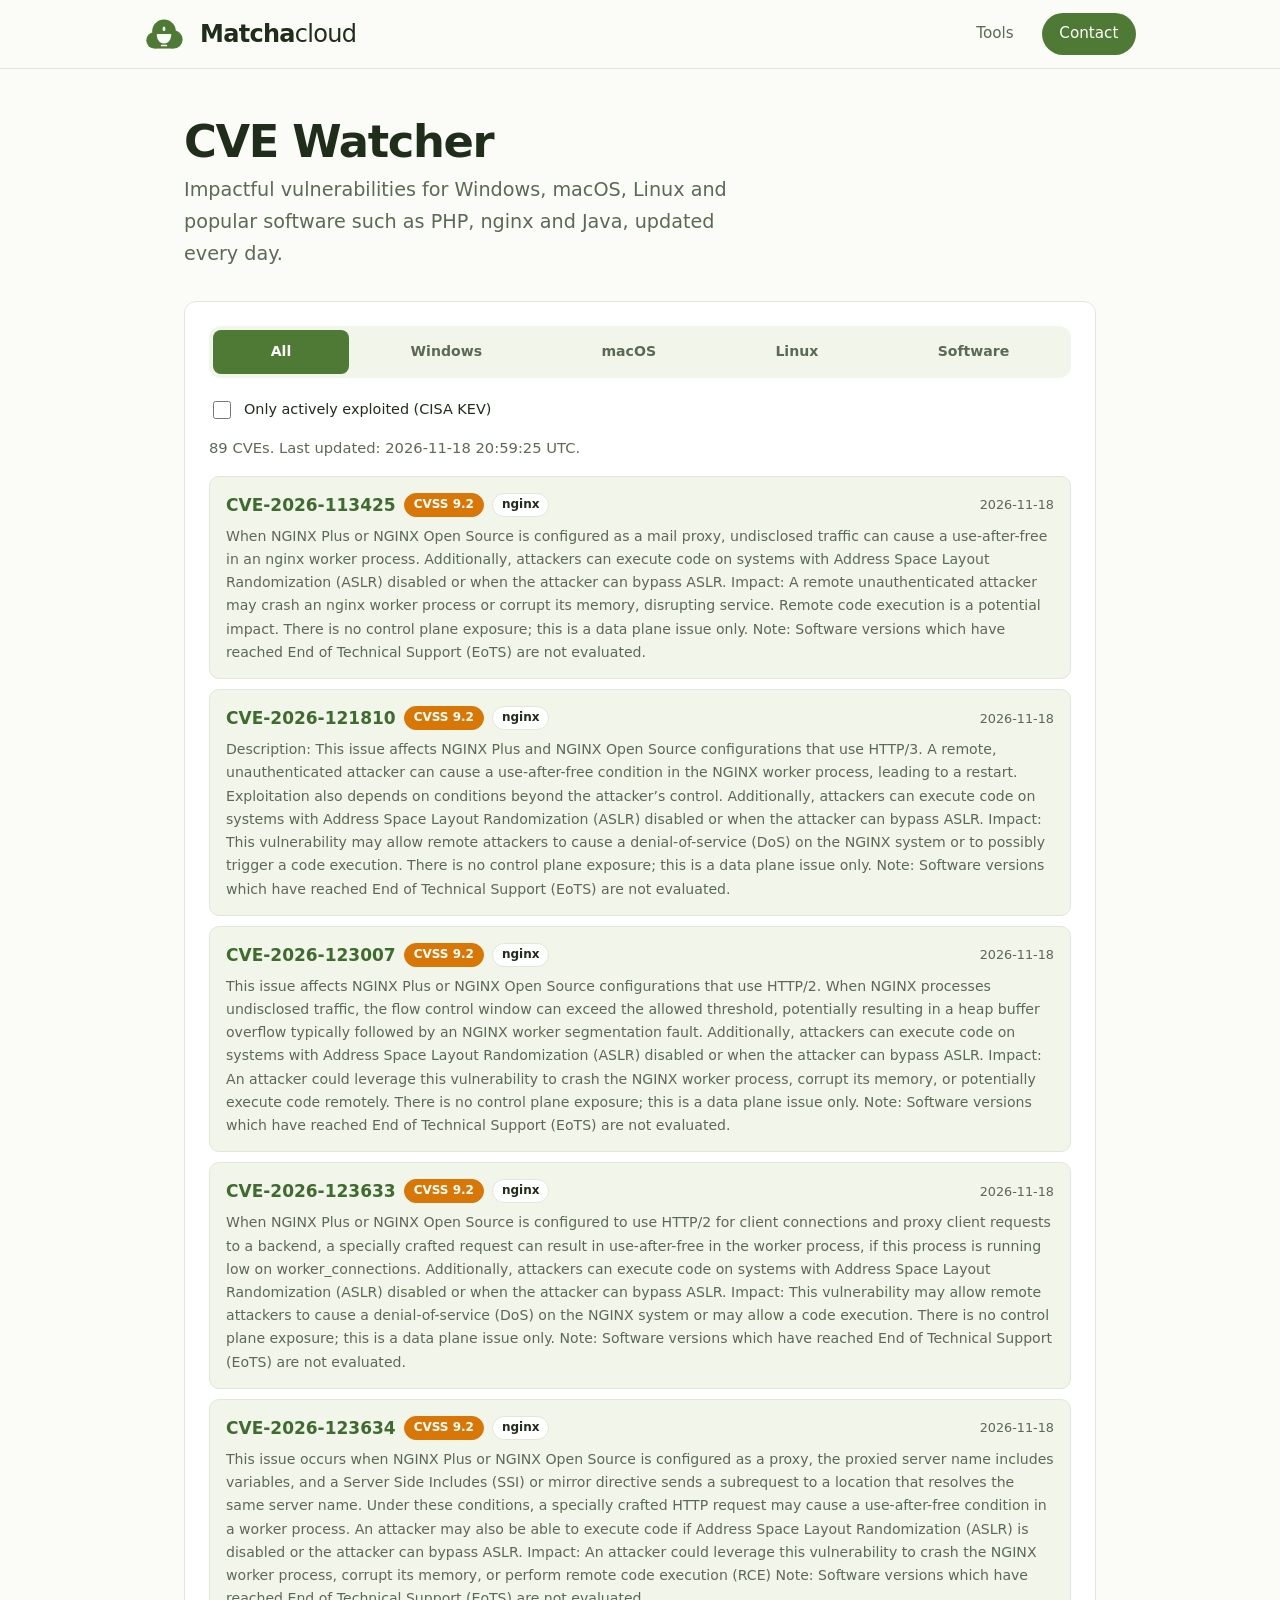
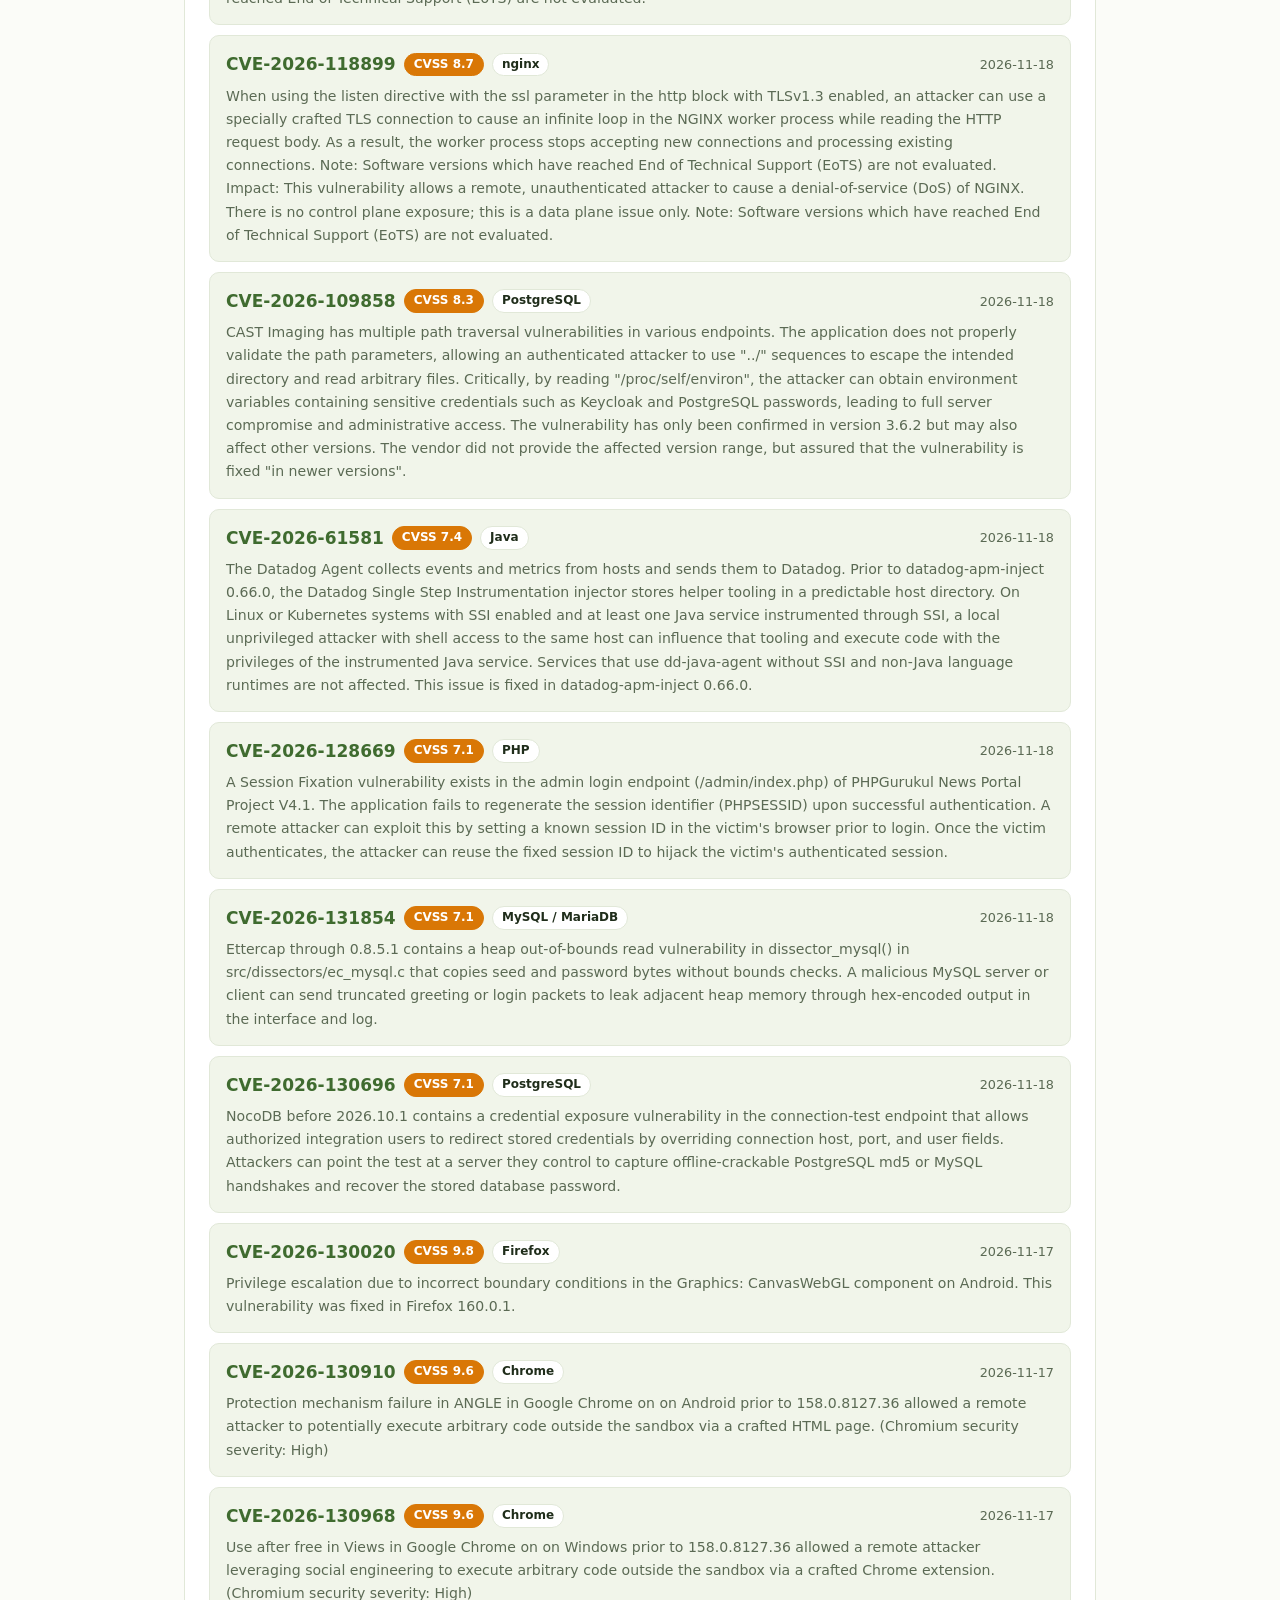
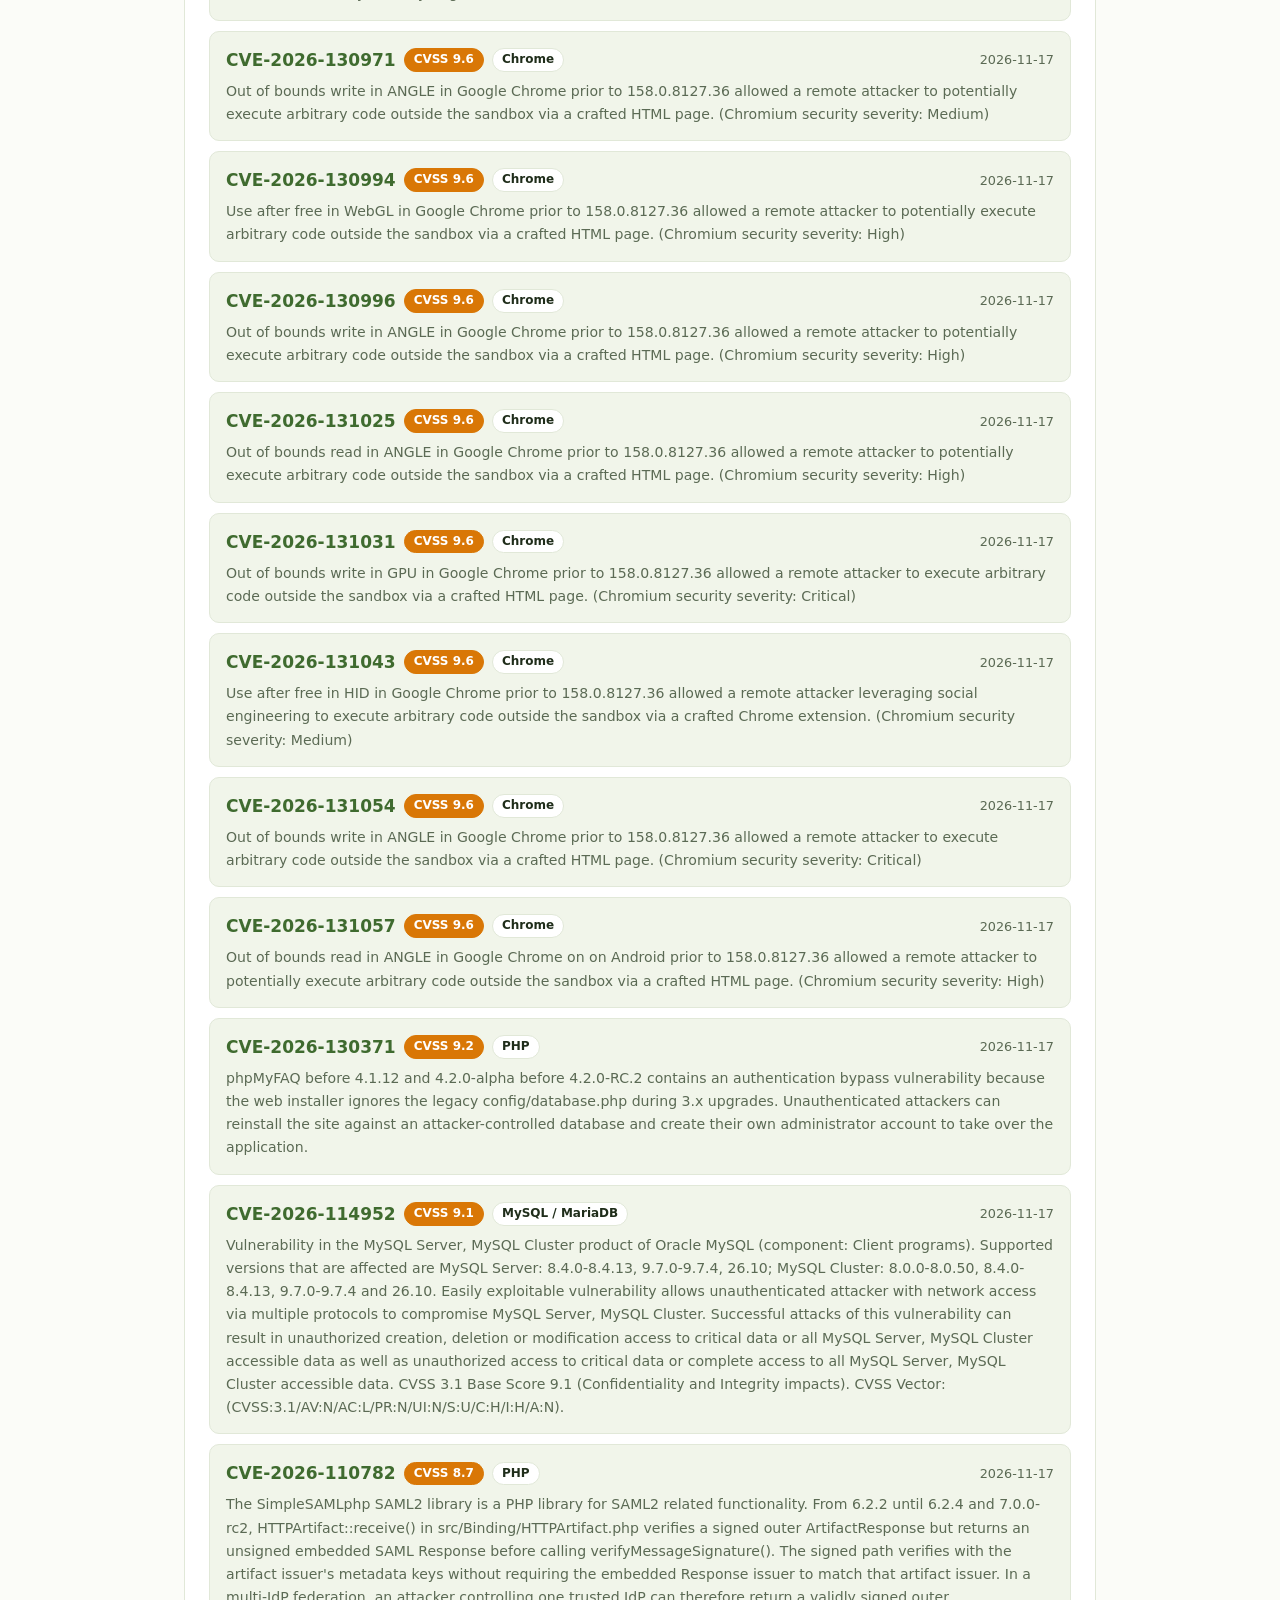
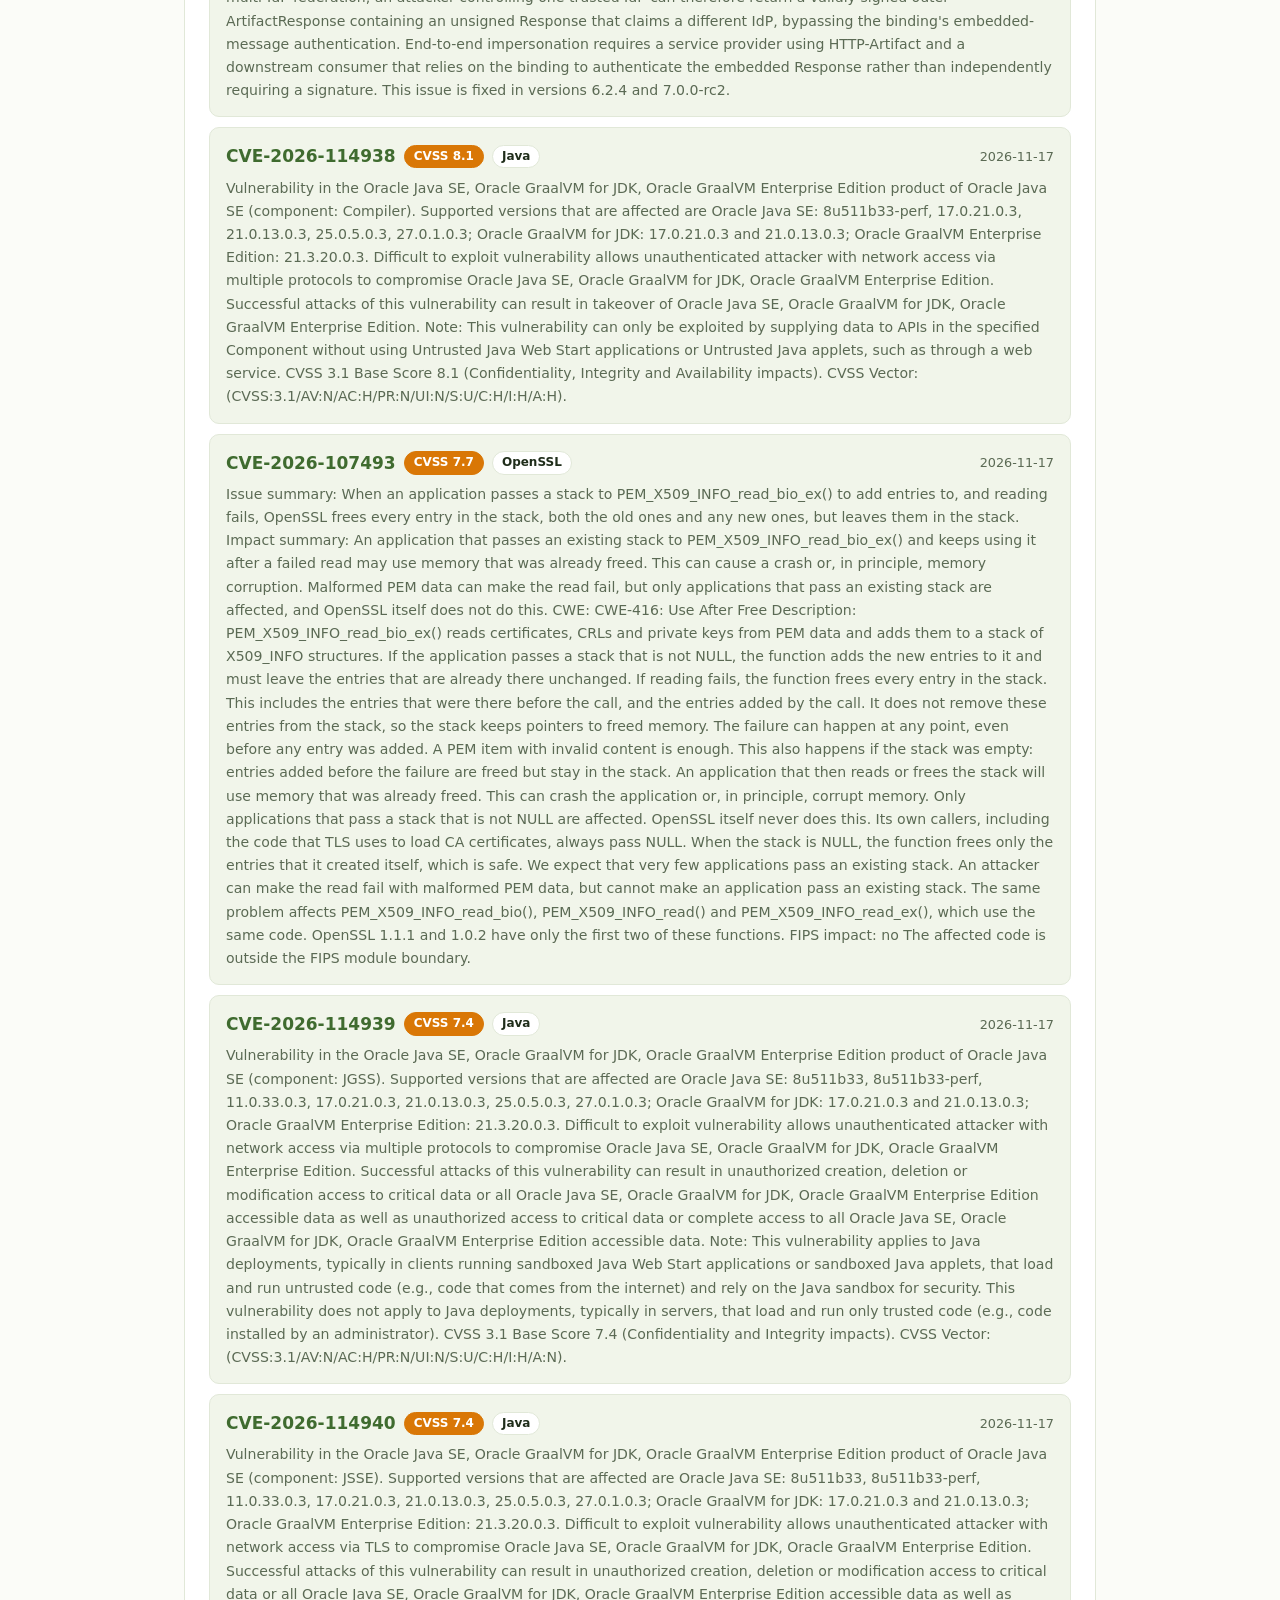
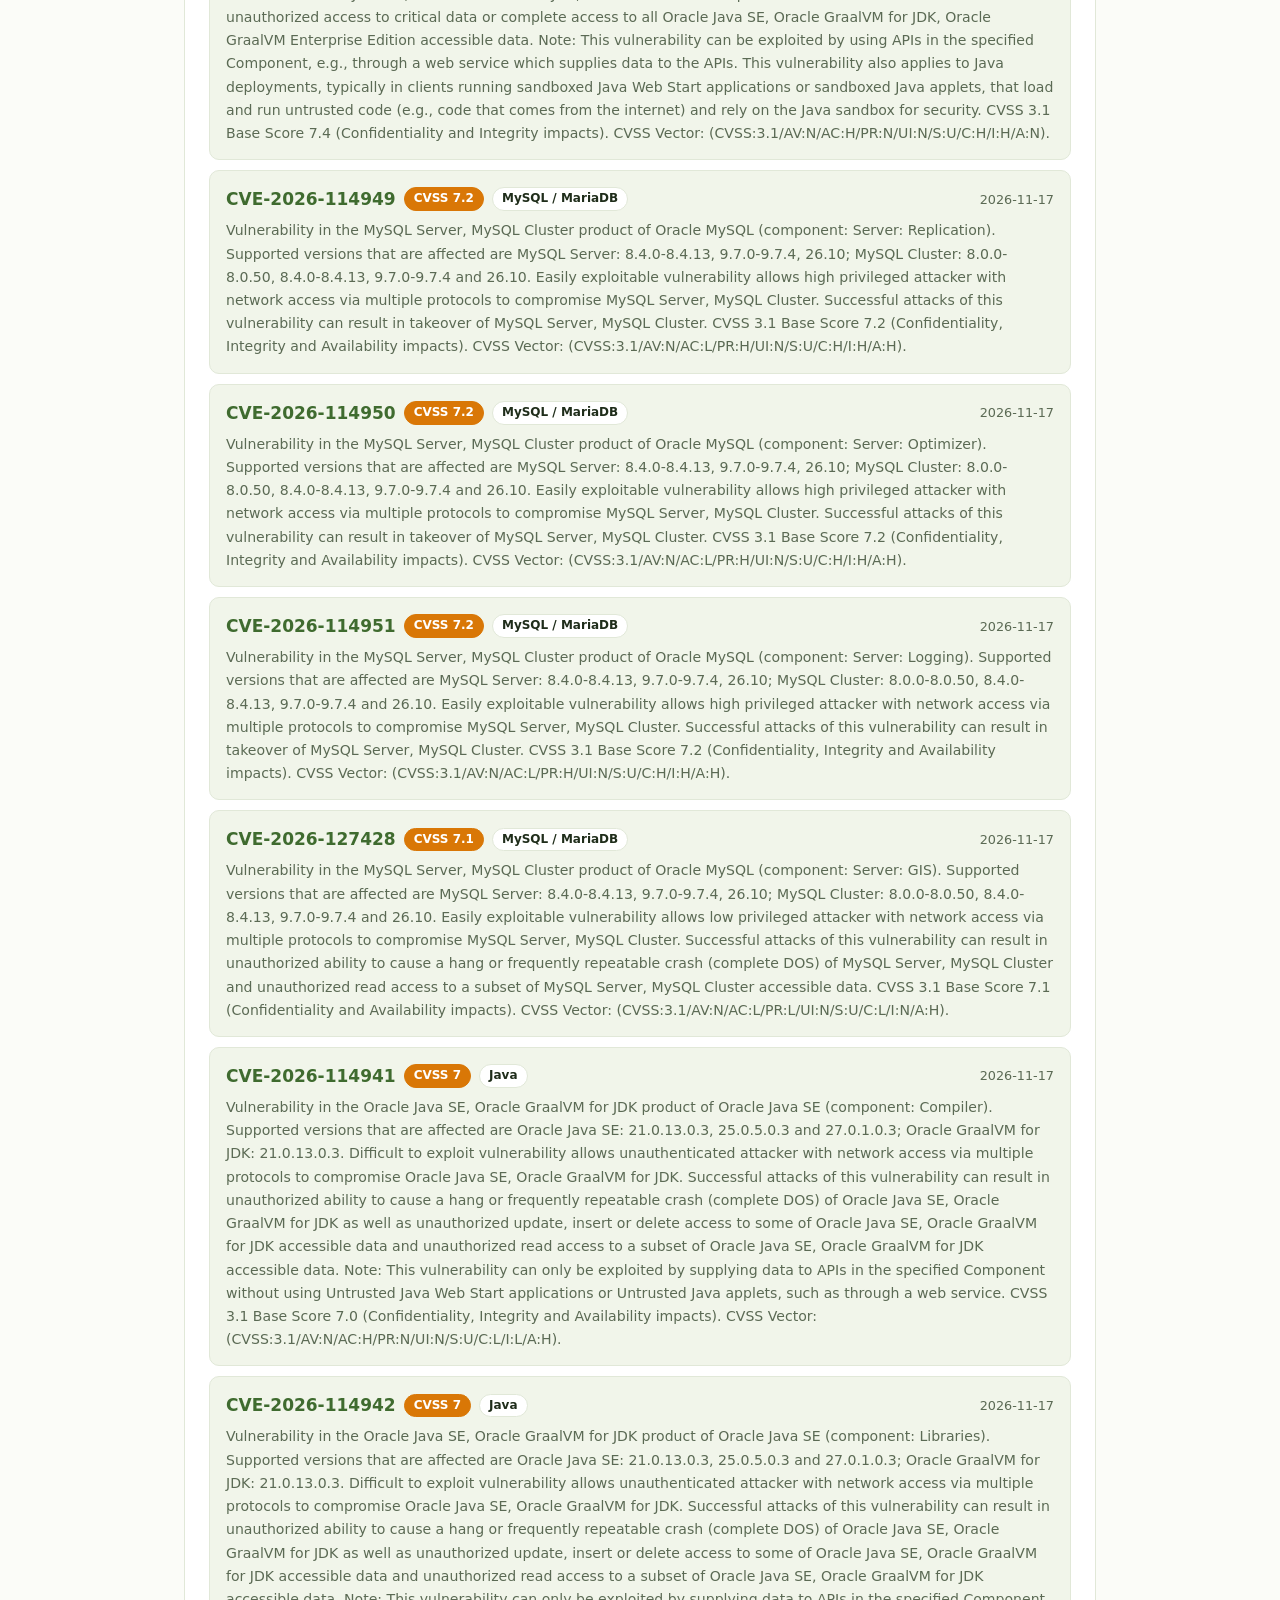
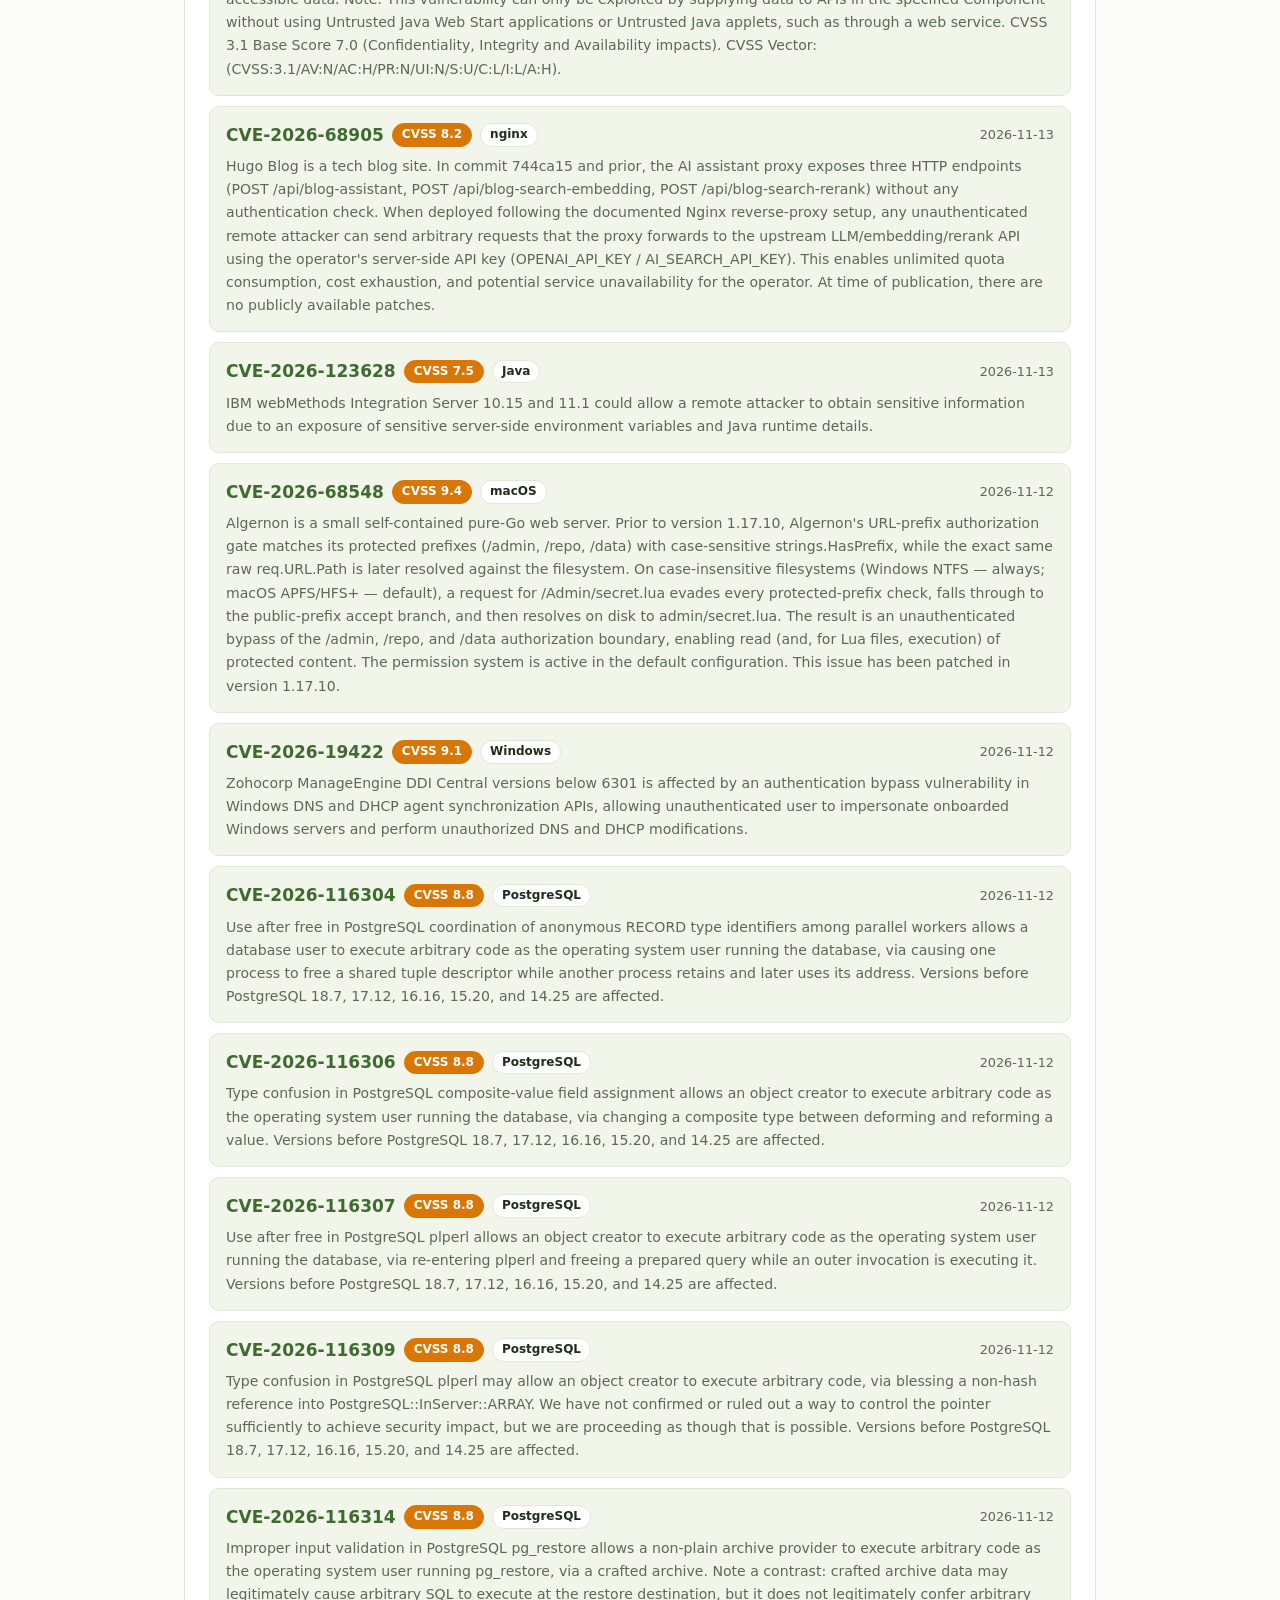
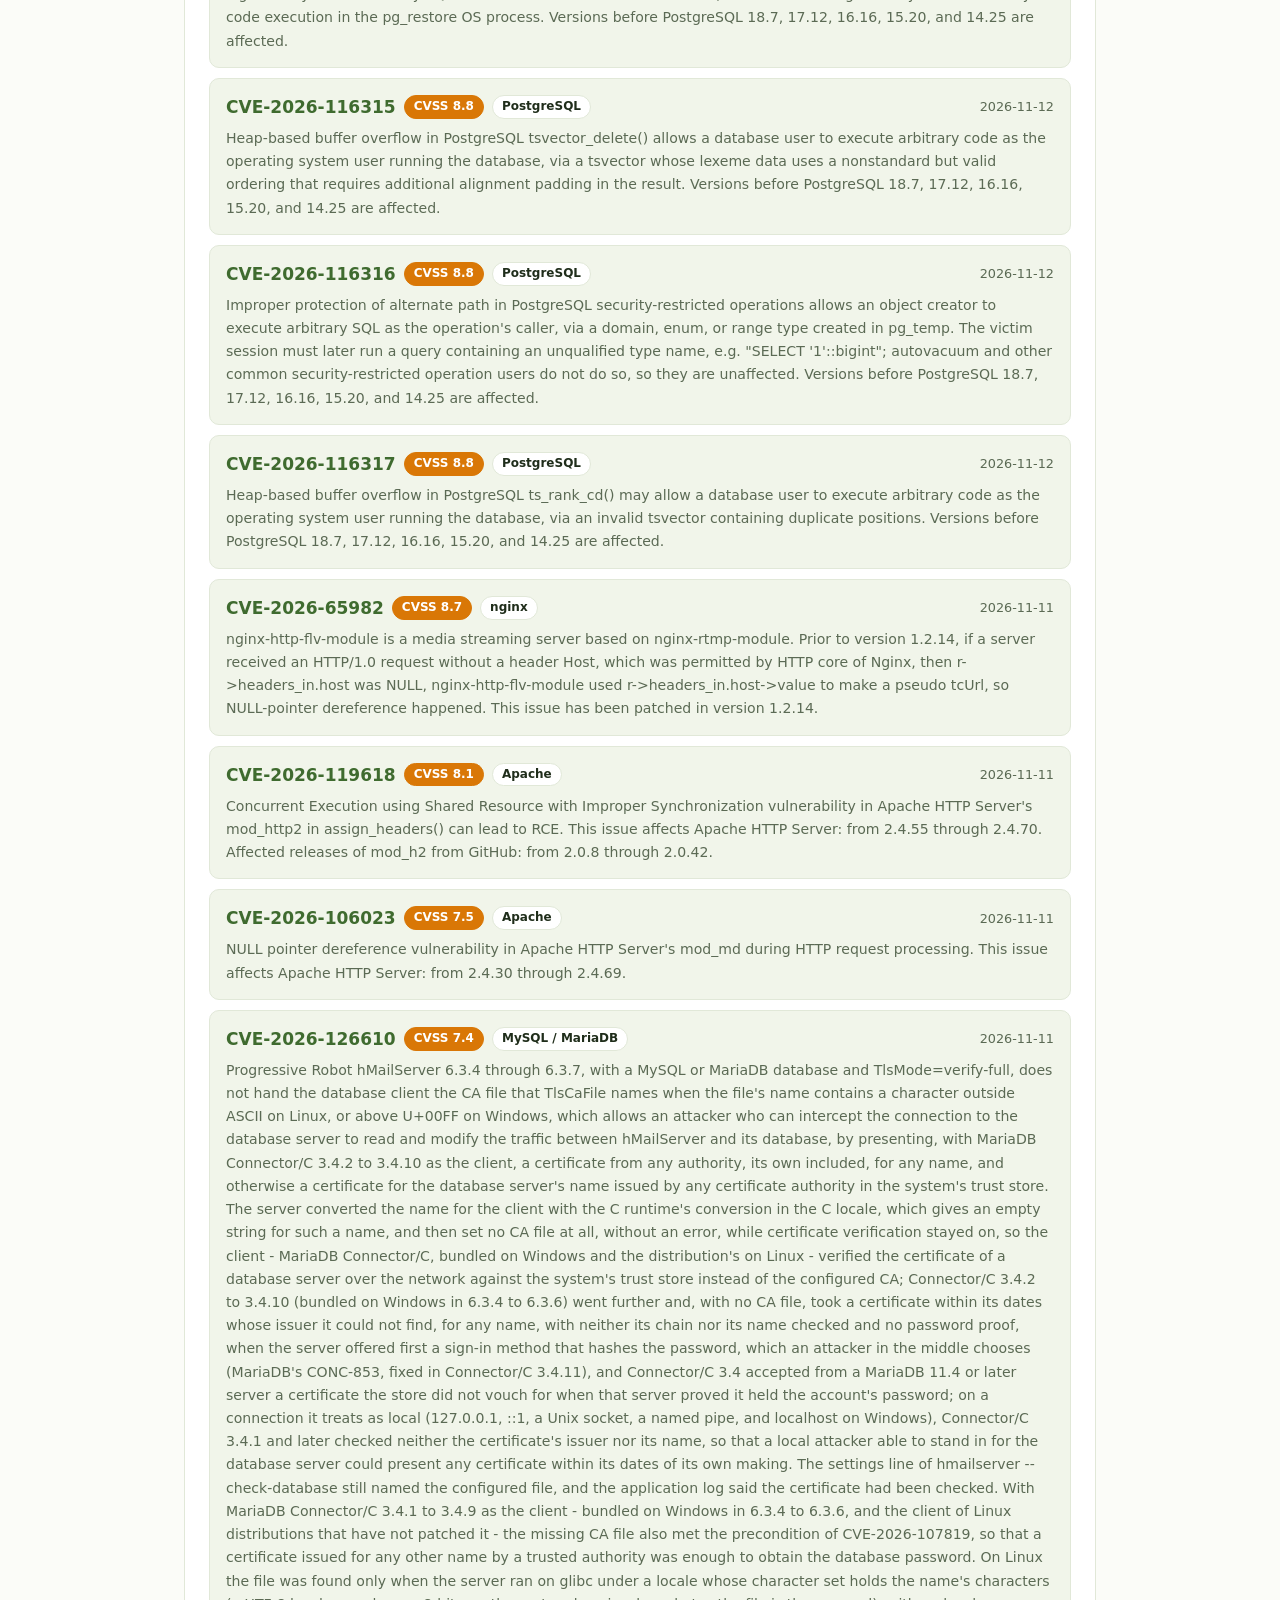
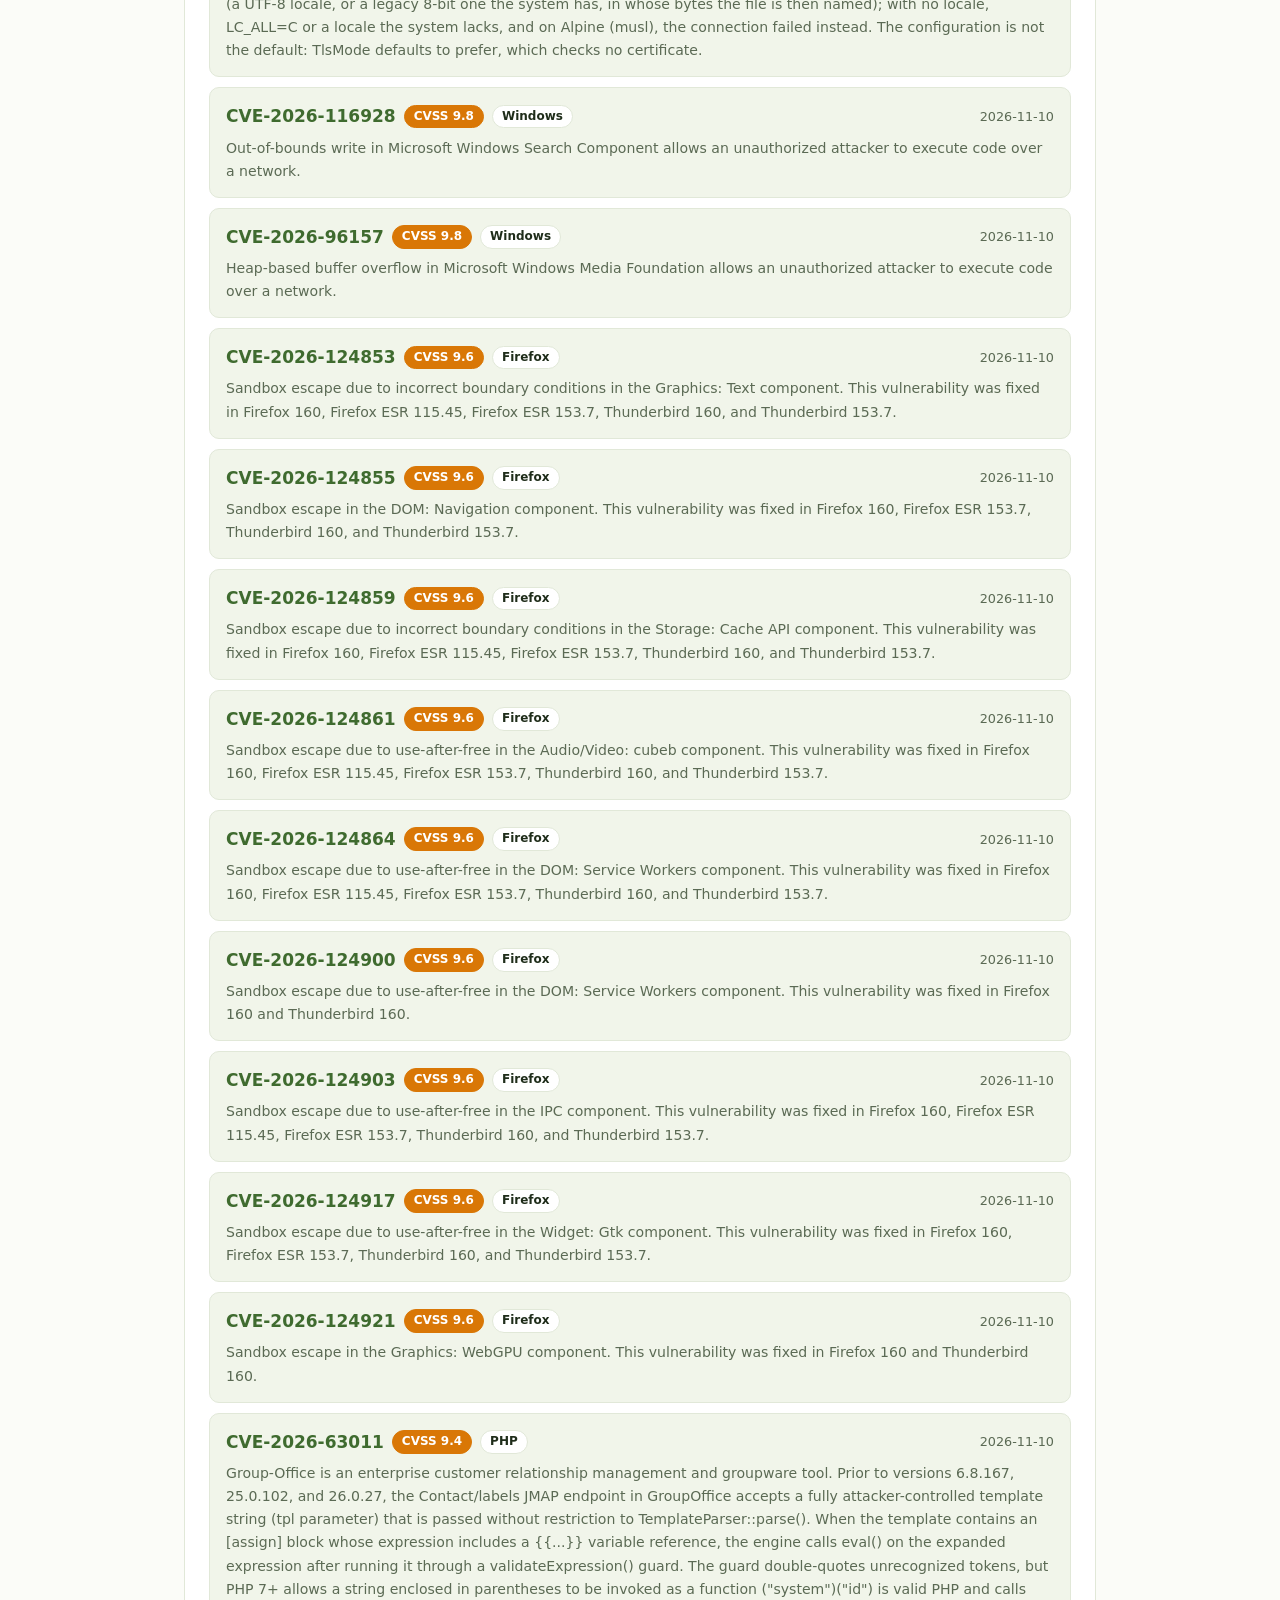
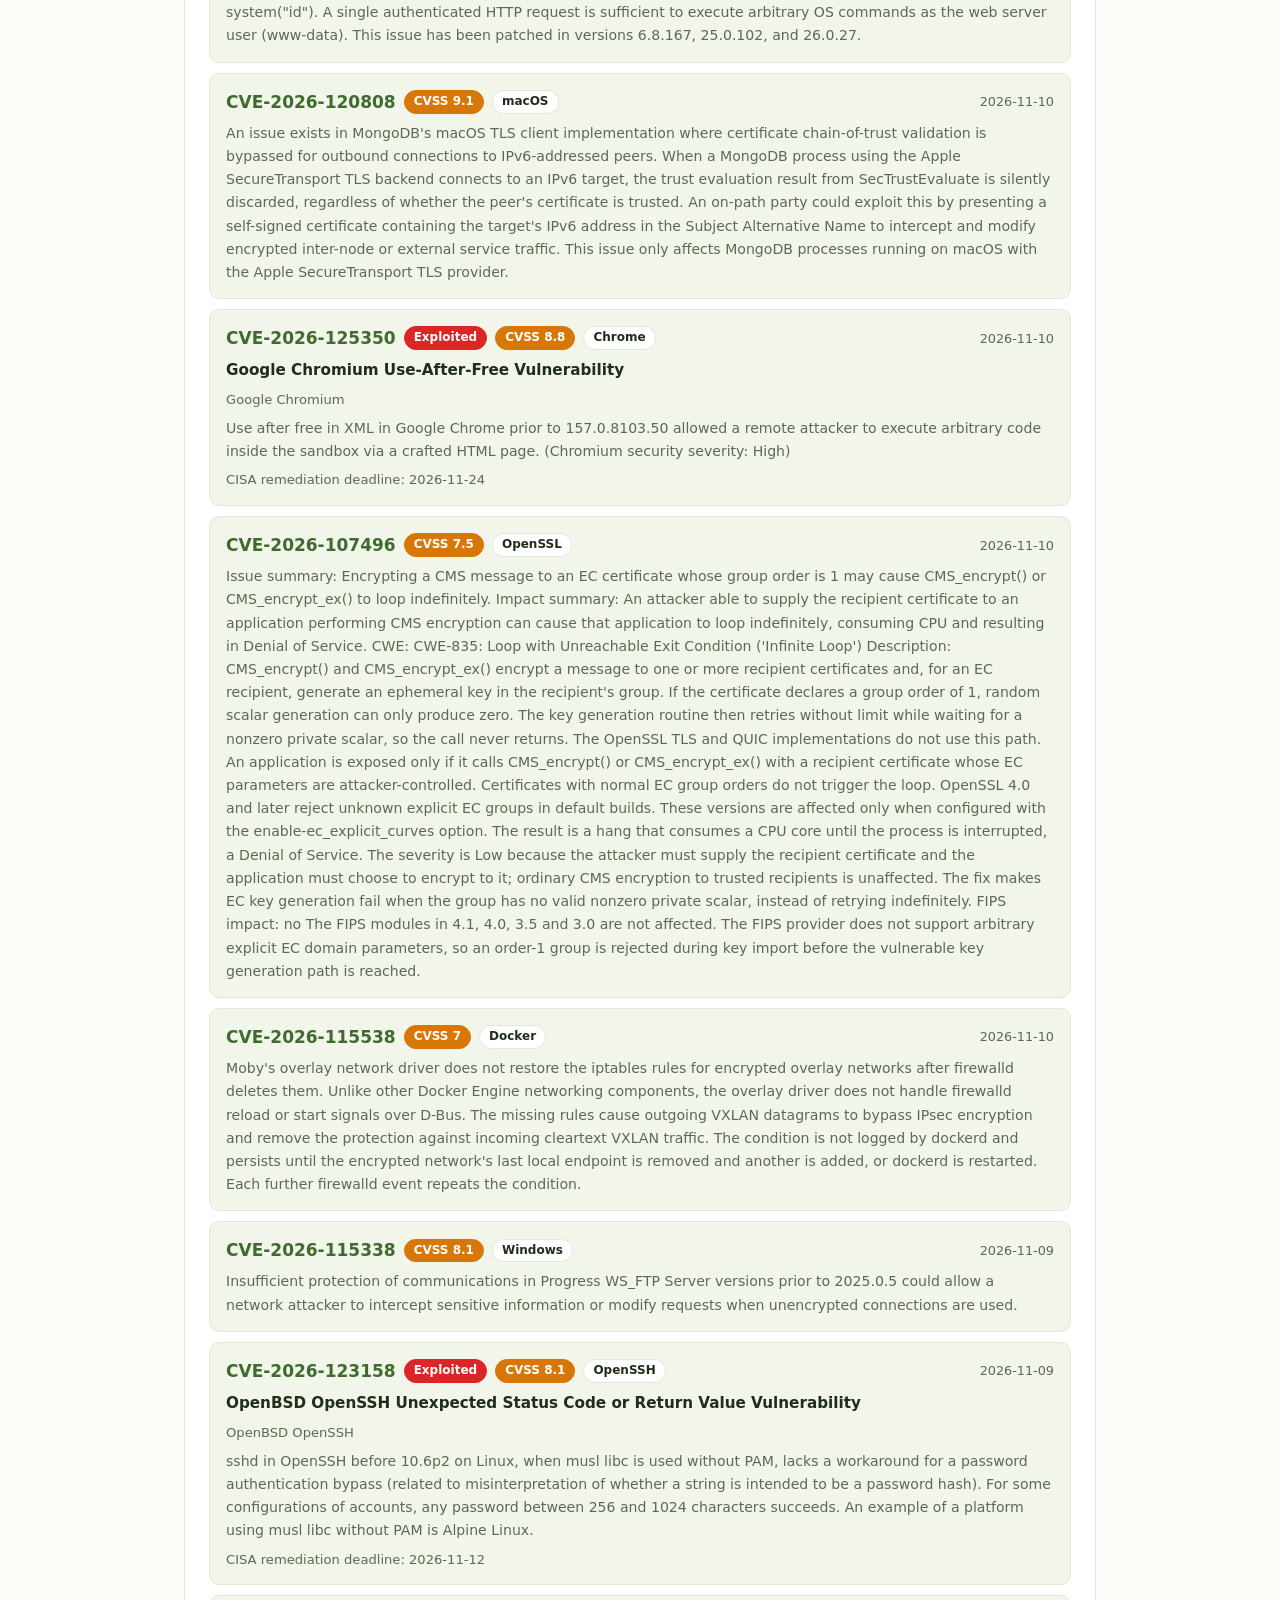
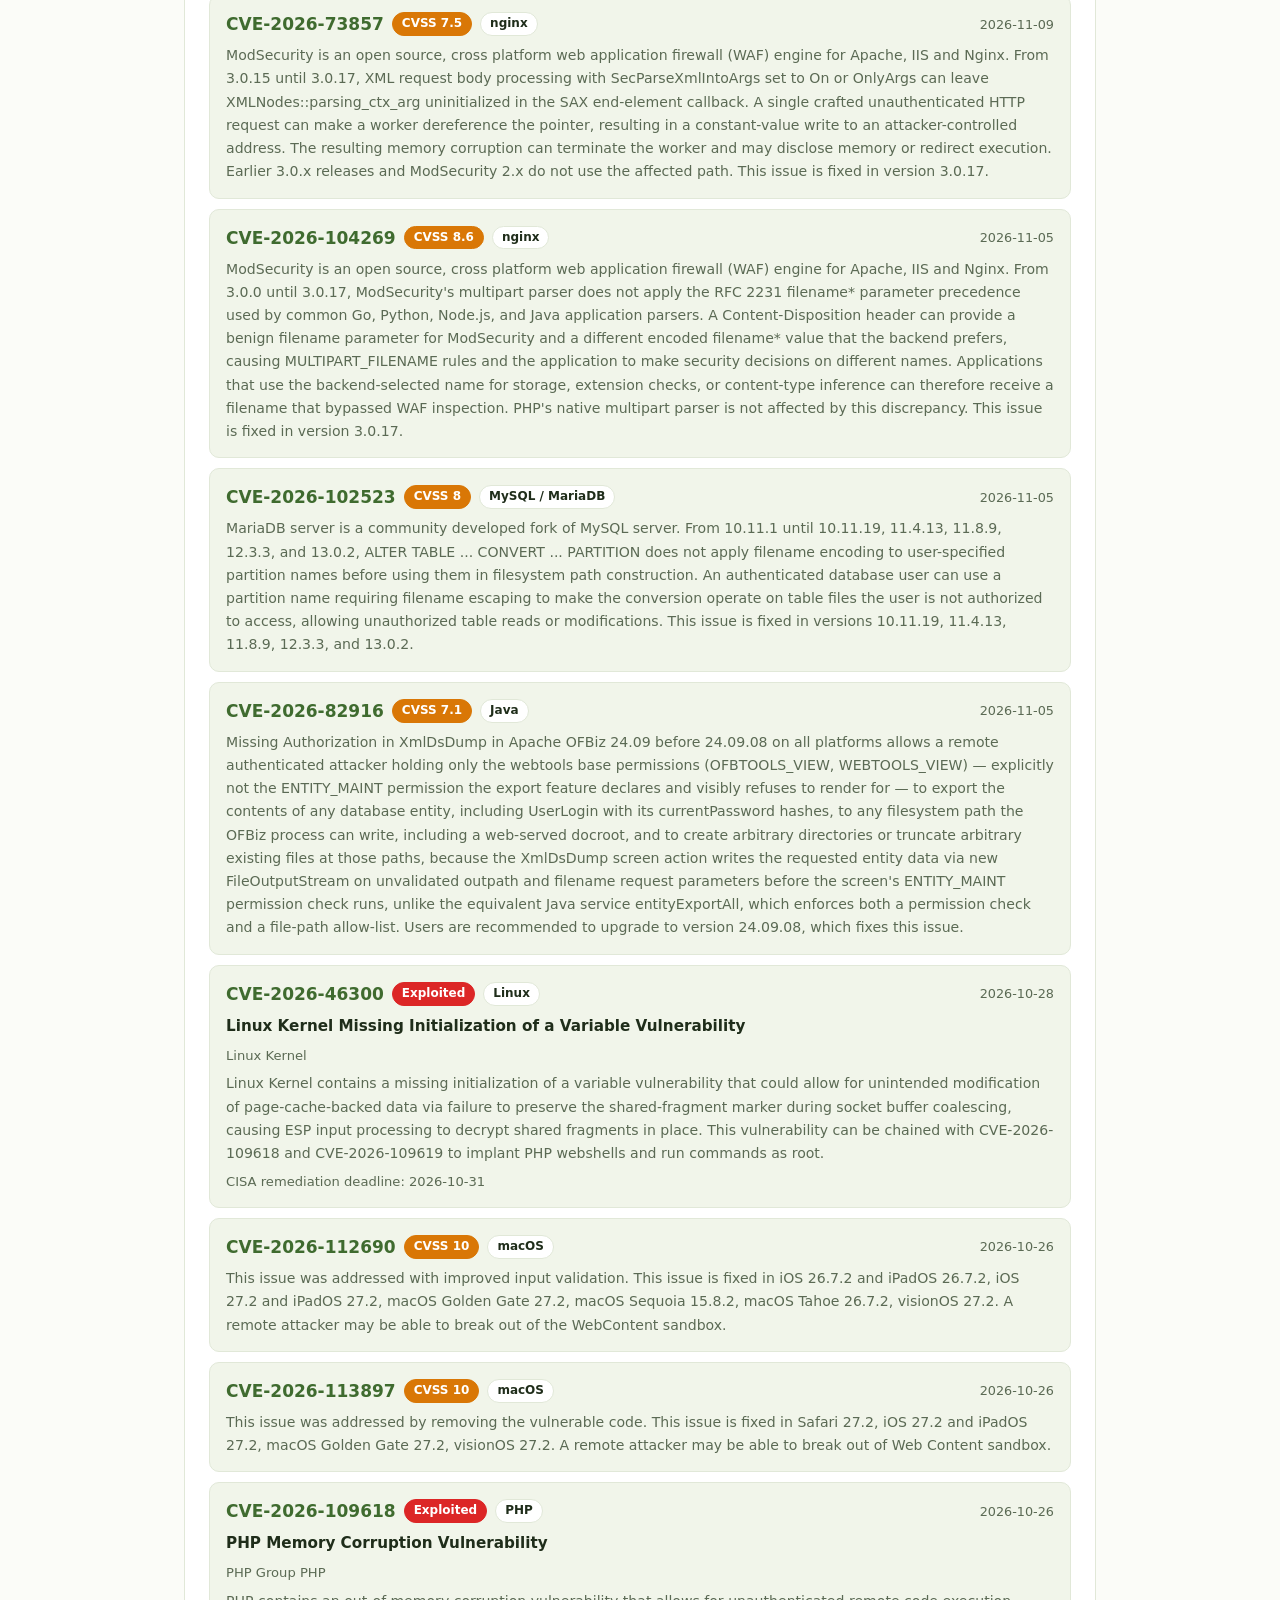
==== commit 9176c2b4: "Broaden CVE software list, add 404 page with redirect, username lowercase option Co-Authored-By: Cla" ====
--- a/cve/index.html
+++ b/cve/index.html
@@ -4,7 +4,7 @@
   <meta charset="utf-8">
   <meta name="viewport" content="width=device-width, initial-scale=1">
   <title>CVE Watcher | Matchacloud</title>
-  <meta name="description" content="Impactful vulnerabilities for Windows, macOS, Linux, nginx and Java, updated daily.">
+  <meta name="description" content="Impactful vulnerabilities for Windows, macOS, Linux and popular software such as PHP, nginx and Java, updated daily.">
   <link rel="icon" href="../assets/favicon.svg" type="image/svg+xml">
   <link rel="stylesheet" href="../css/style.css">
   <link rel="stylesheet" href="../css/tools.css">
@@ -25,7 +25,7 @@
 
   <main class="container tool-page wide">
     <h1>CVE Watcher</h1>
-    <p class="lead">Impactful vulnerabilities for Windows, macOS, Linux, nginx and Java, updated every day.</p>
+    <p class="lead">Impactful vulnerabilities for Windows, macOS, Linux and popular software such as PHP, nginx and Java, updated every day.</p>
 
     <section class="panel always">
       <div class="tabs" id="platforms" role="tablist">
@@ -39,7 +39,7 @@
       <p class="status" id="status" aria-live="polite">Loading…</p>
       <div id="list" class="cve-list"></div>
     </section>
-    <p class="tool-note">Shown are CVEs that are actively exploited according to the CISA Known Exploited Vulnerabilities catalog, plus newly published CVEs in the NVD with a CRITICAL CVSS rating (Windows, macOS, Linux) or a HIGH or CRITICAL rating (nginx, Java). The list is refreshed daily by an automated job and keeps the last 90 days. It is not a complete vulnerability database, so always check your vendor's advisories as well.</p>
+    <p class="tool-note">Shown are CVEs that are actively exploited according to the CISA Known Exploited Vulnerabilities catalog, plus newly published CVEs in the NVD with a CRITICAL CVSS rating (Windows, macOS, Linux) or a HIGH or CRITICAL rating (popular software such as PHP, nginx, Java, Apache, OpenSSL, MySQL and Chrome). The list is refreshed daily by an automated job and keeps the last 90 days. It is not a complete vulnerability database, so always check your vendor's advisories as well.</p>
   </main>
 
   <footer class="site-footer">
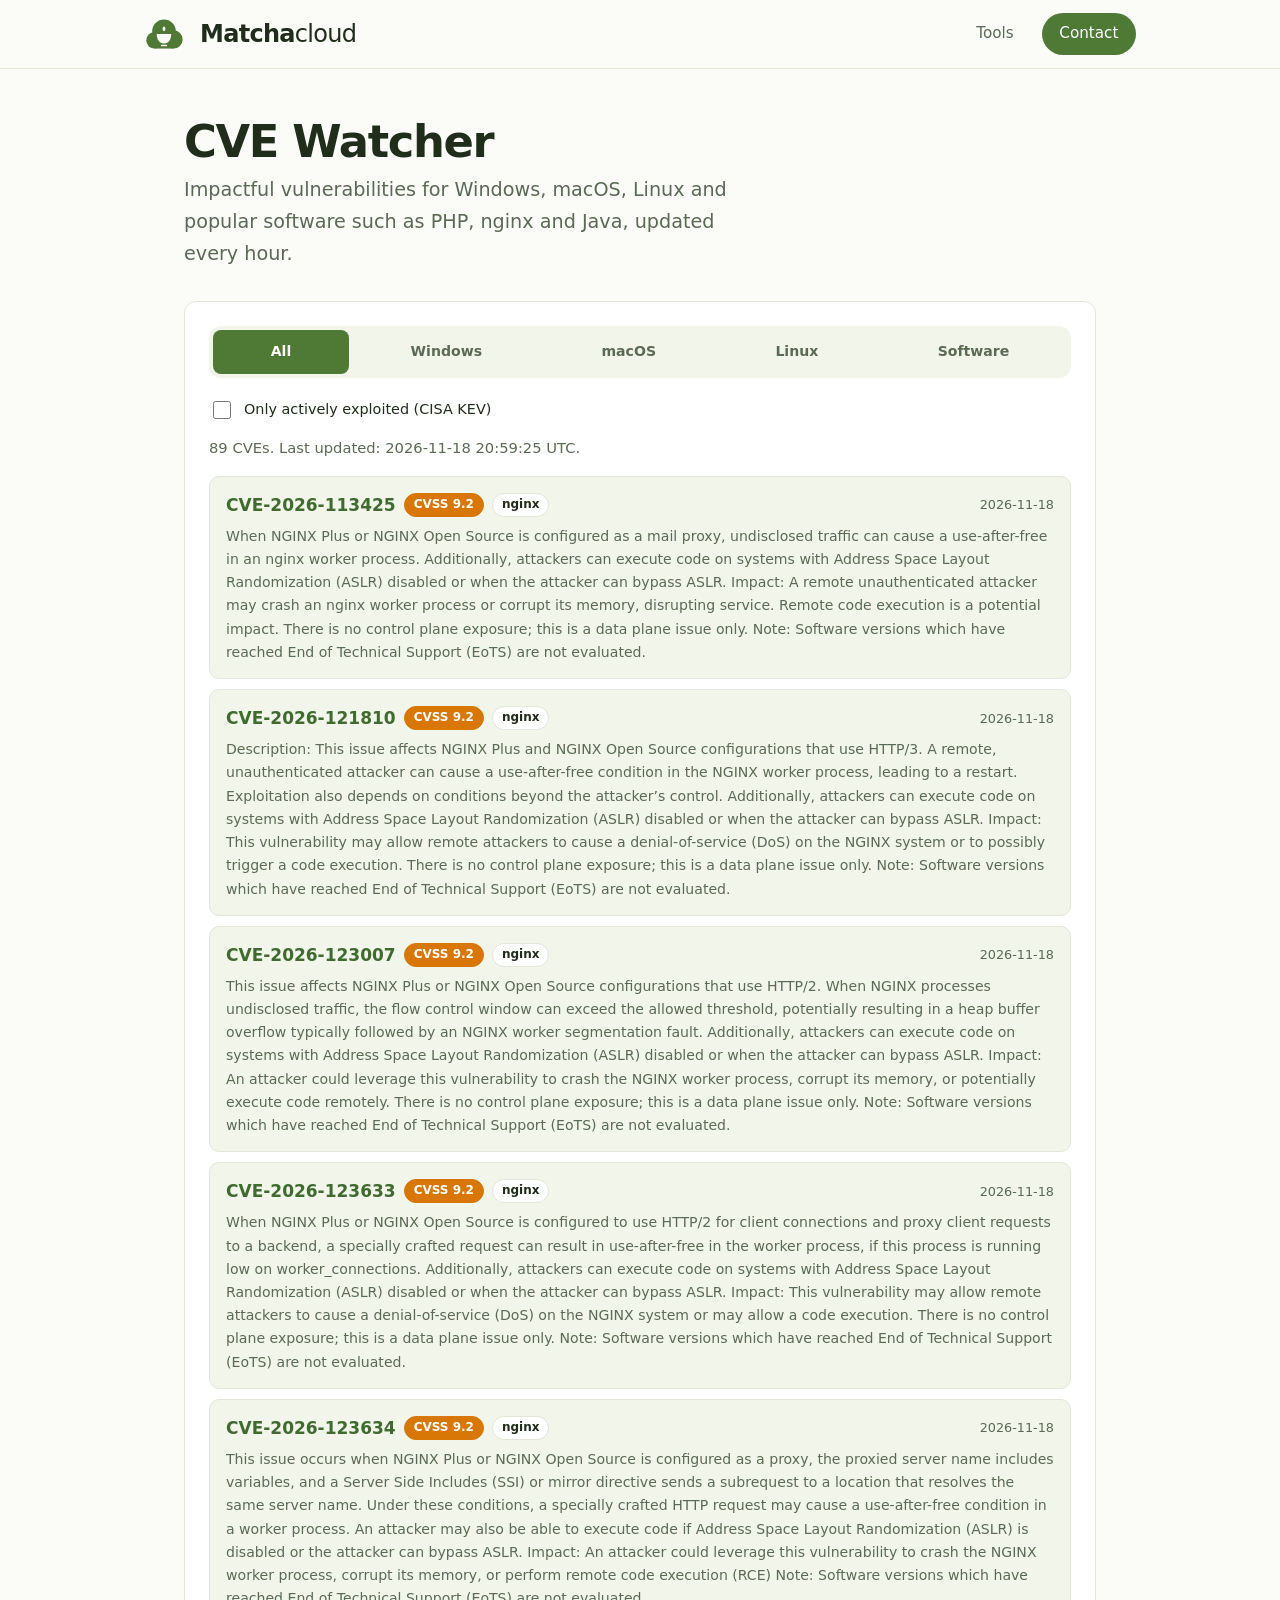
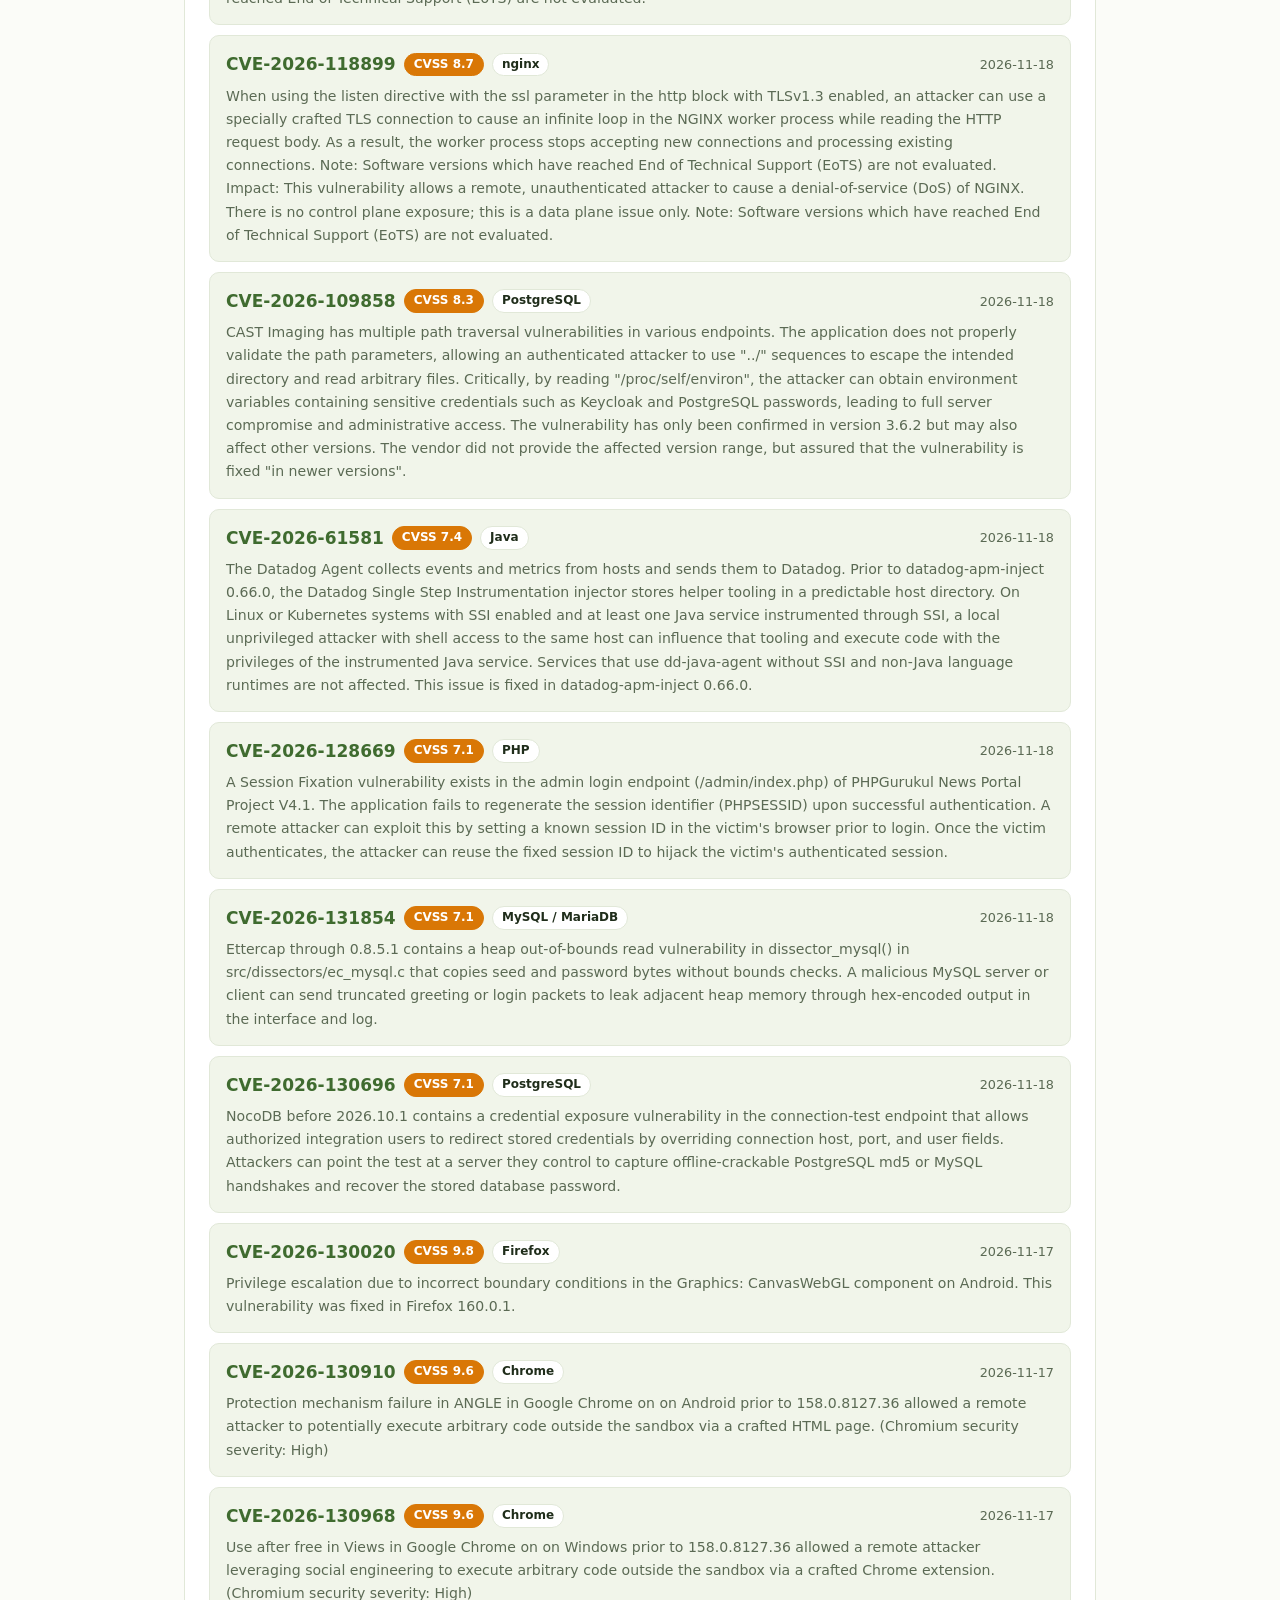
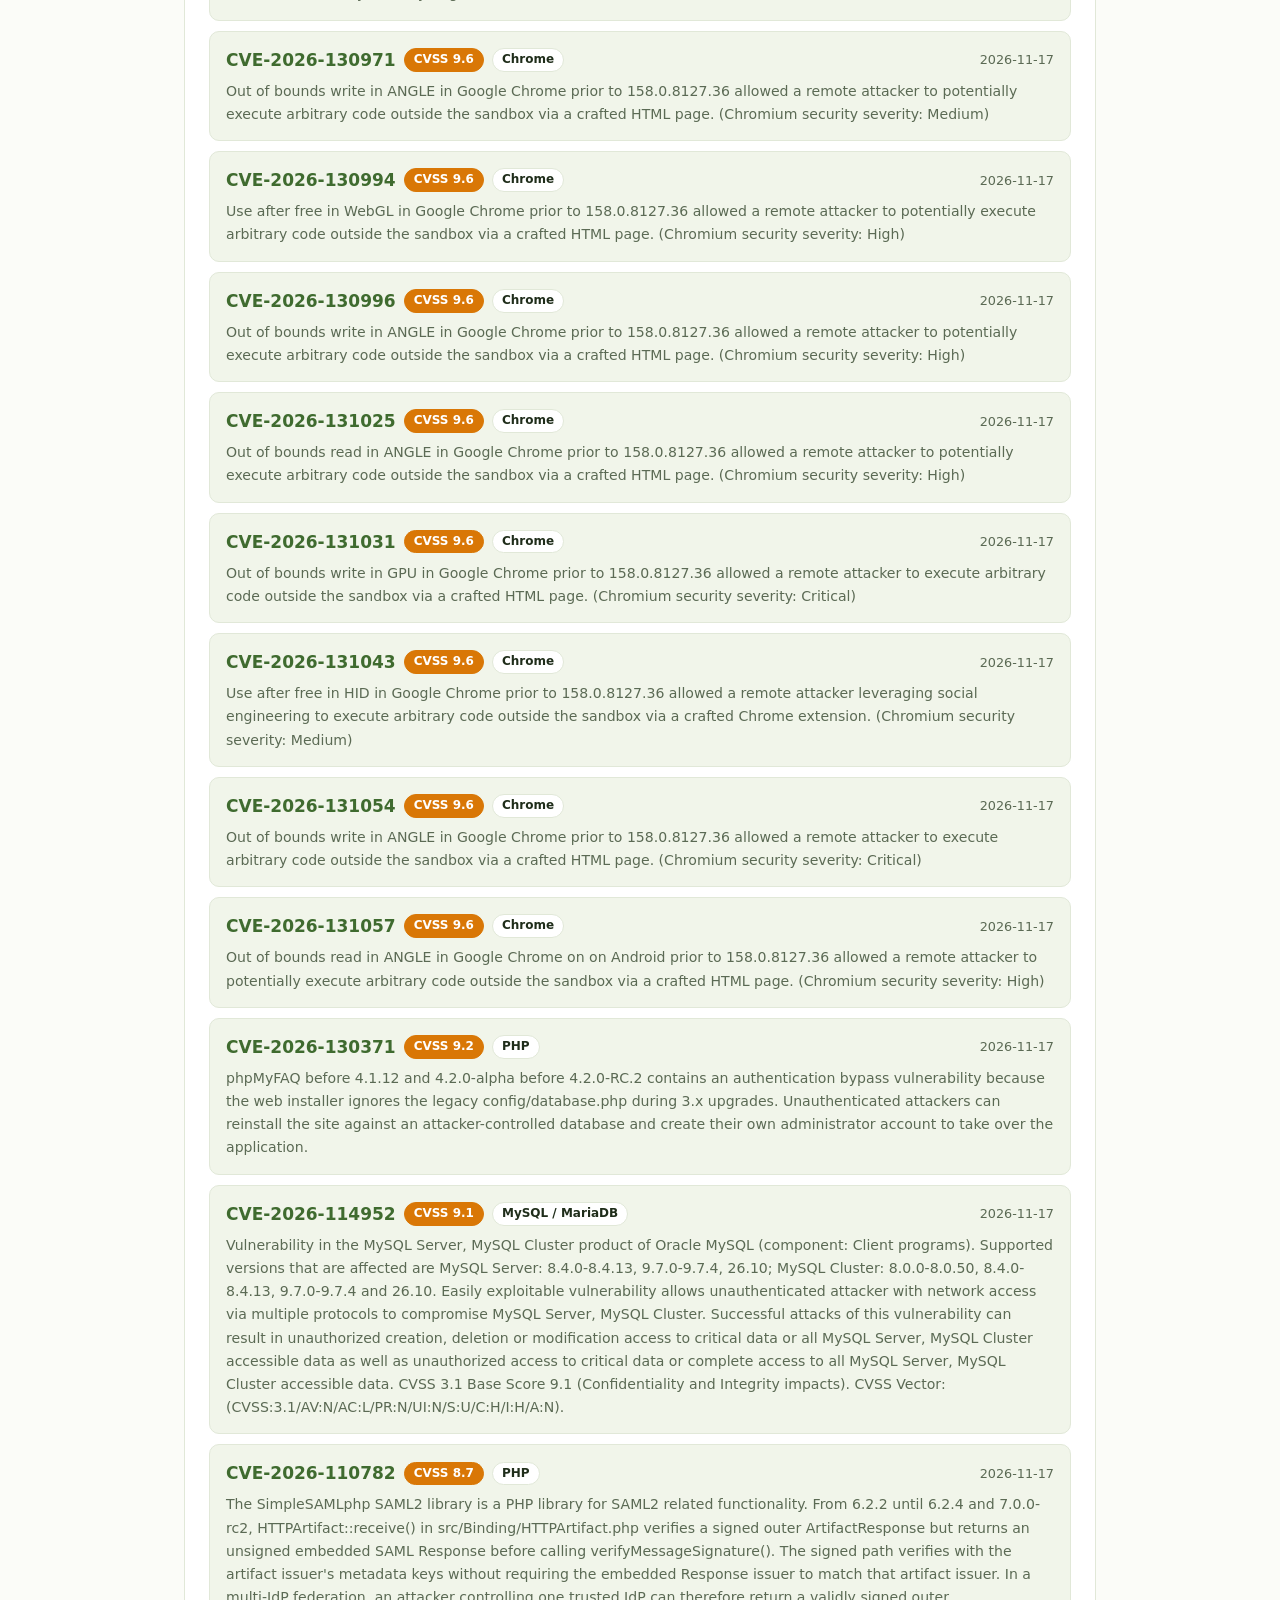
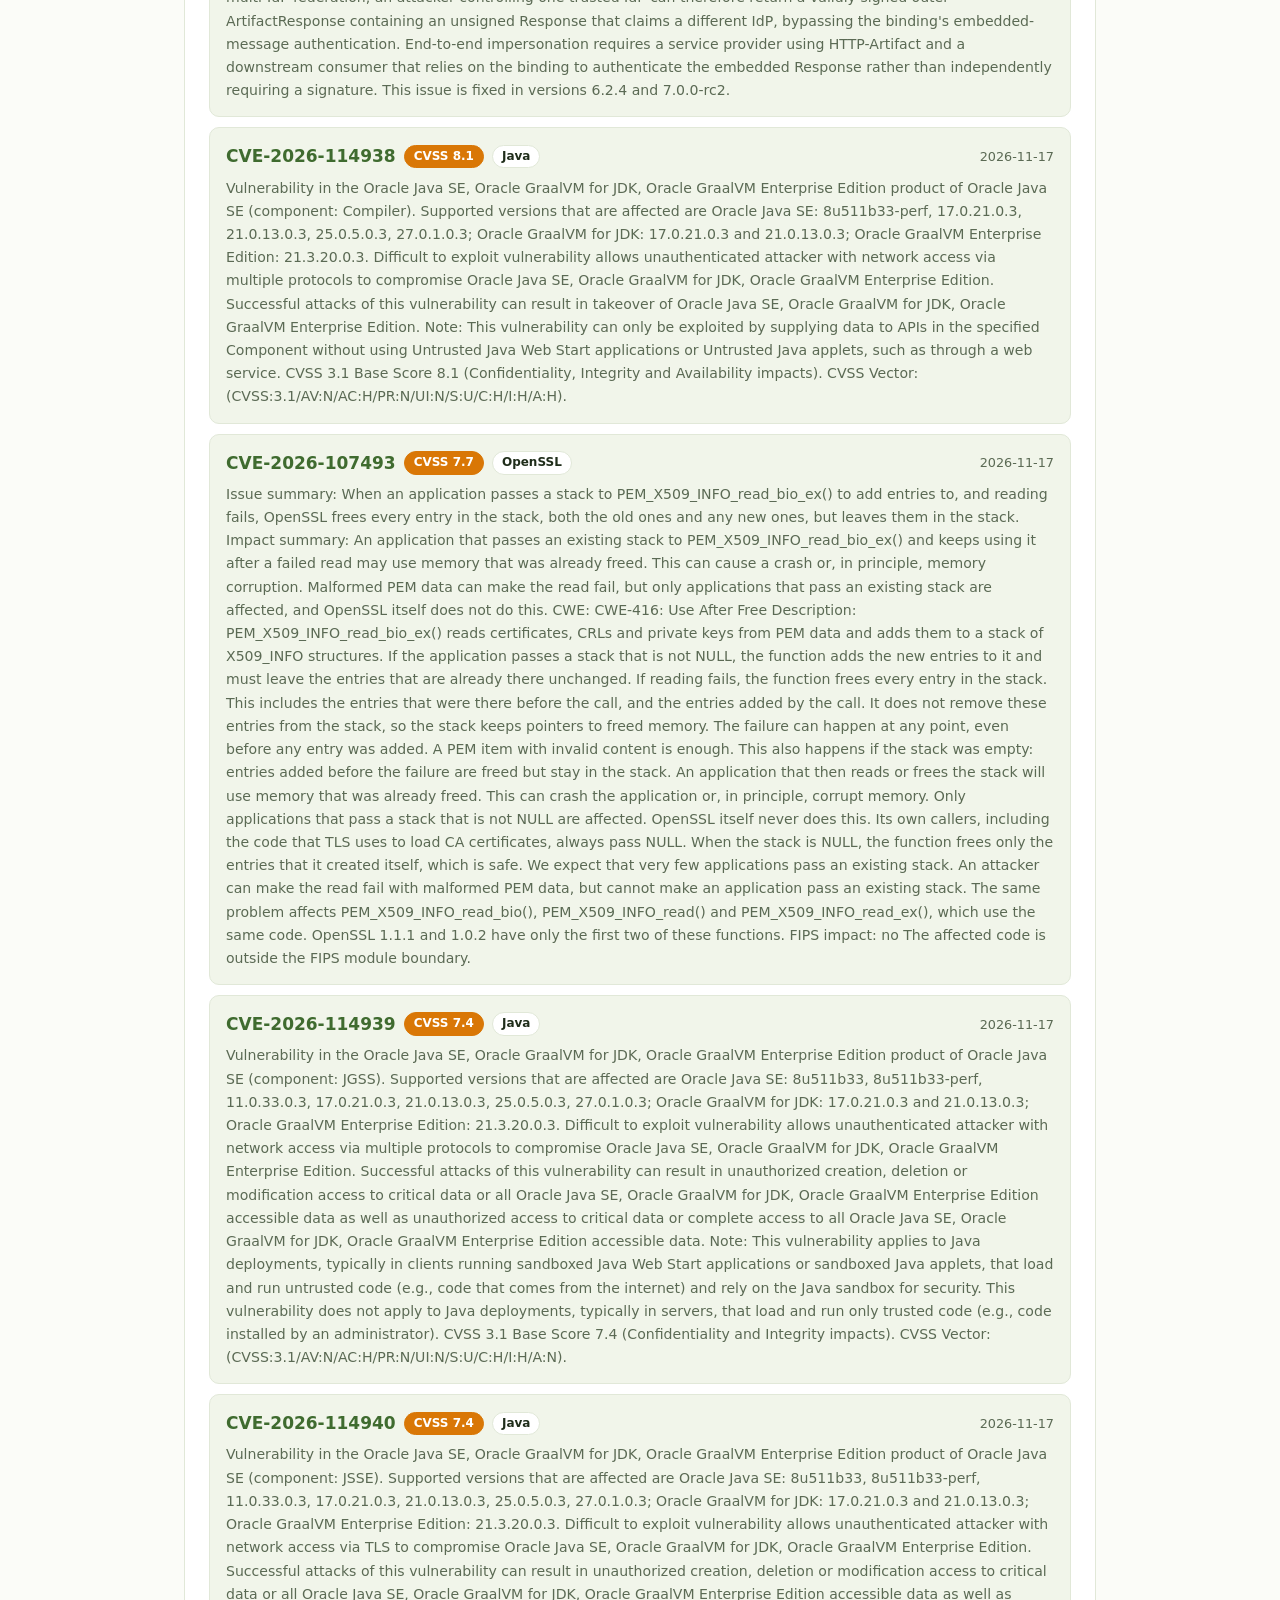
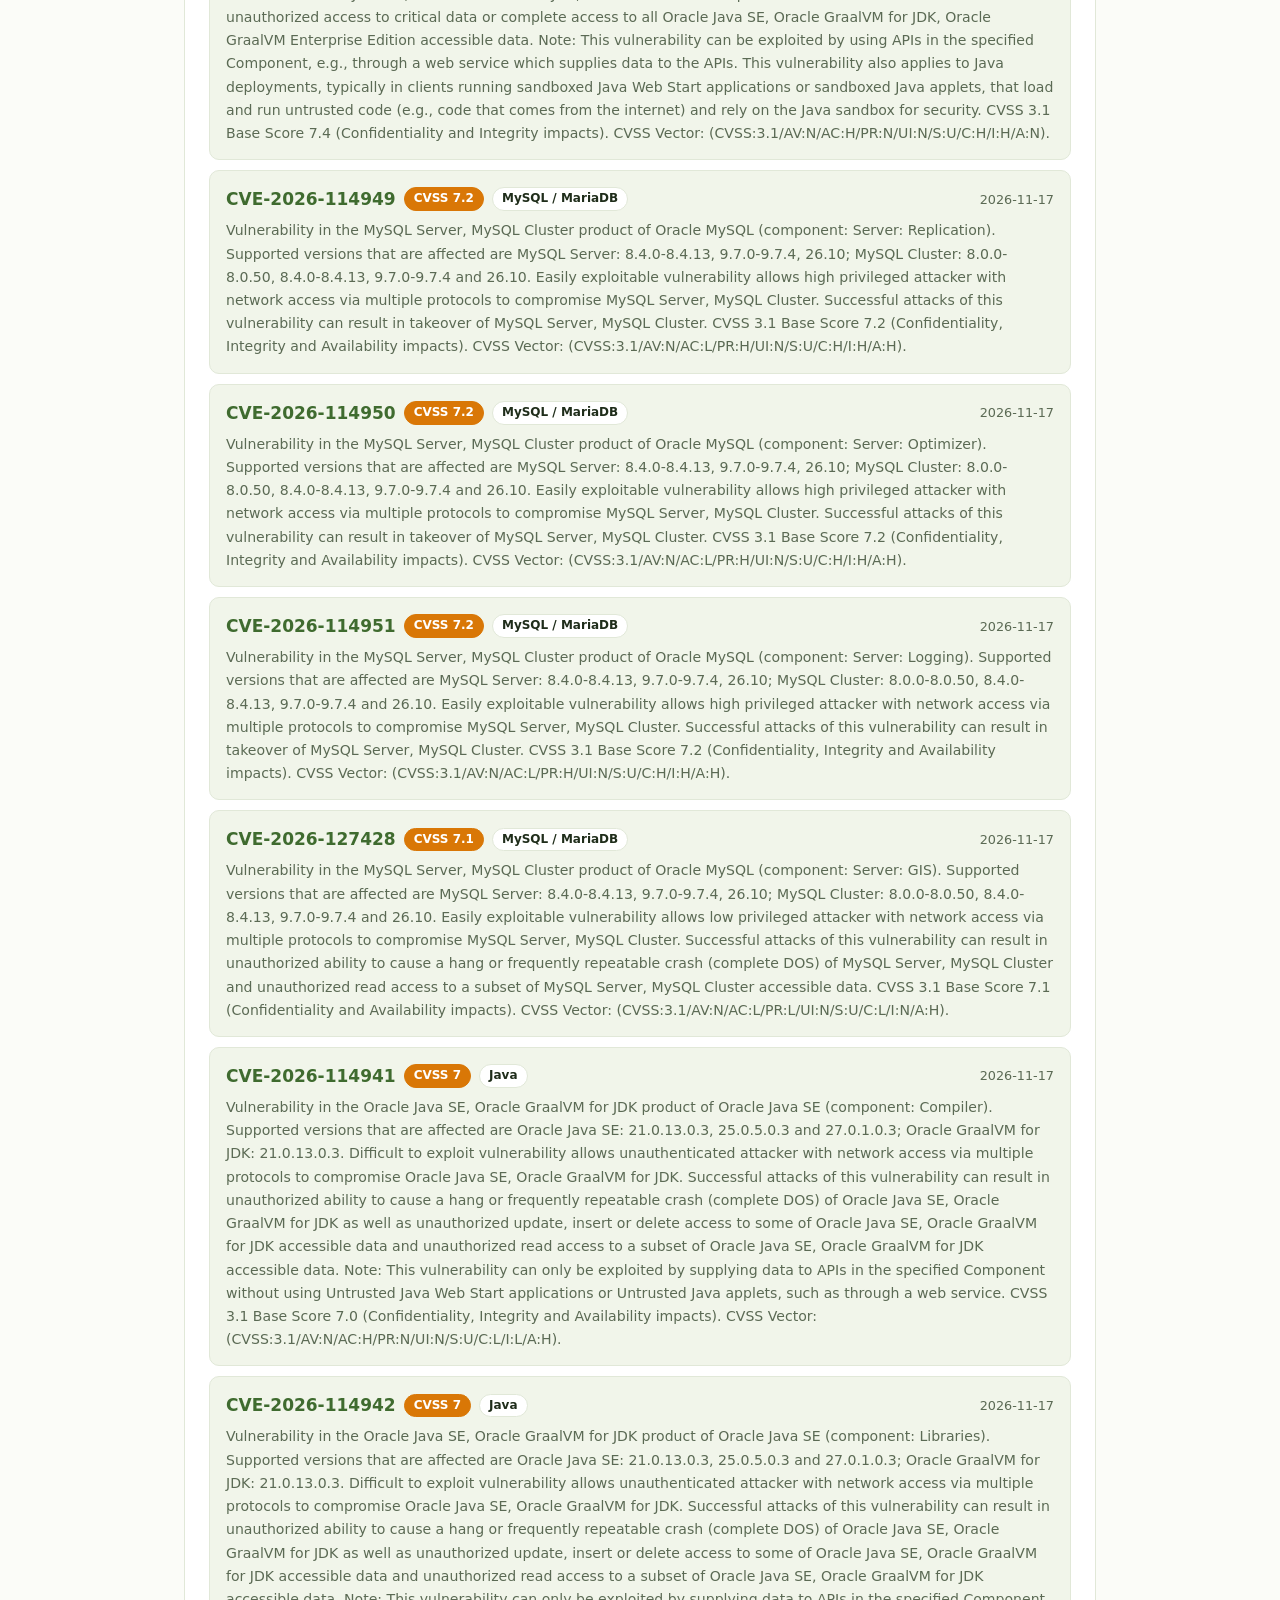
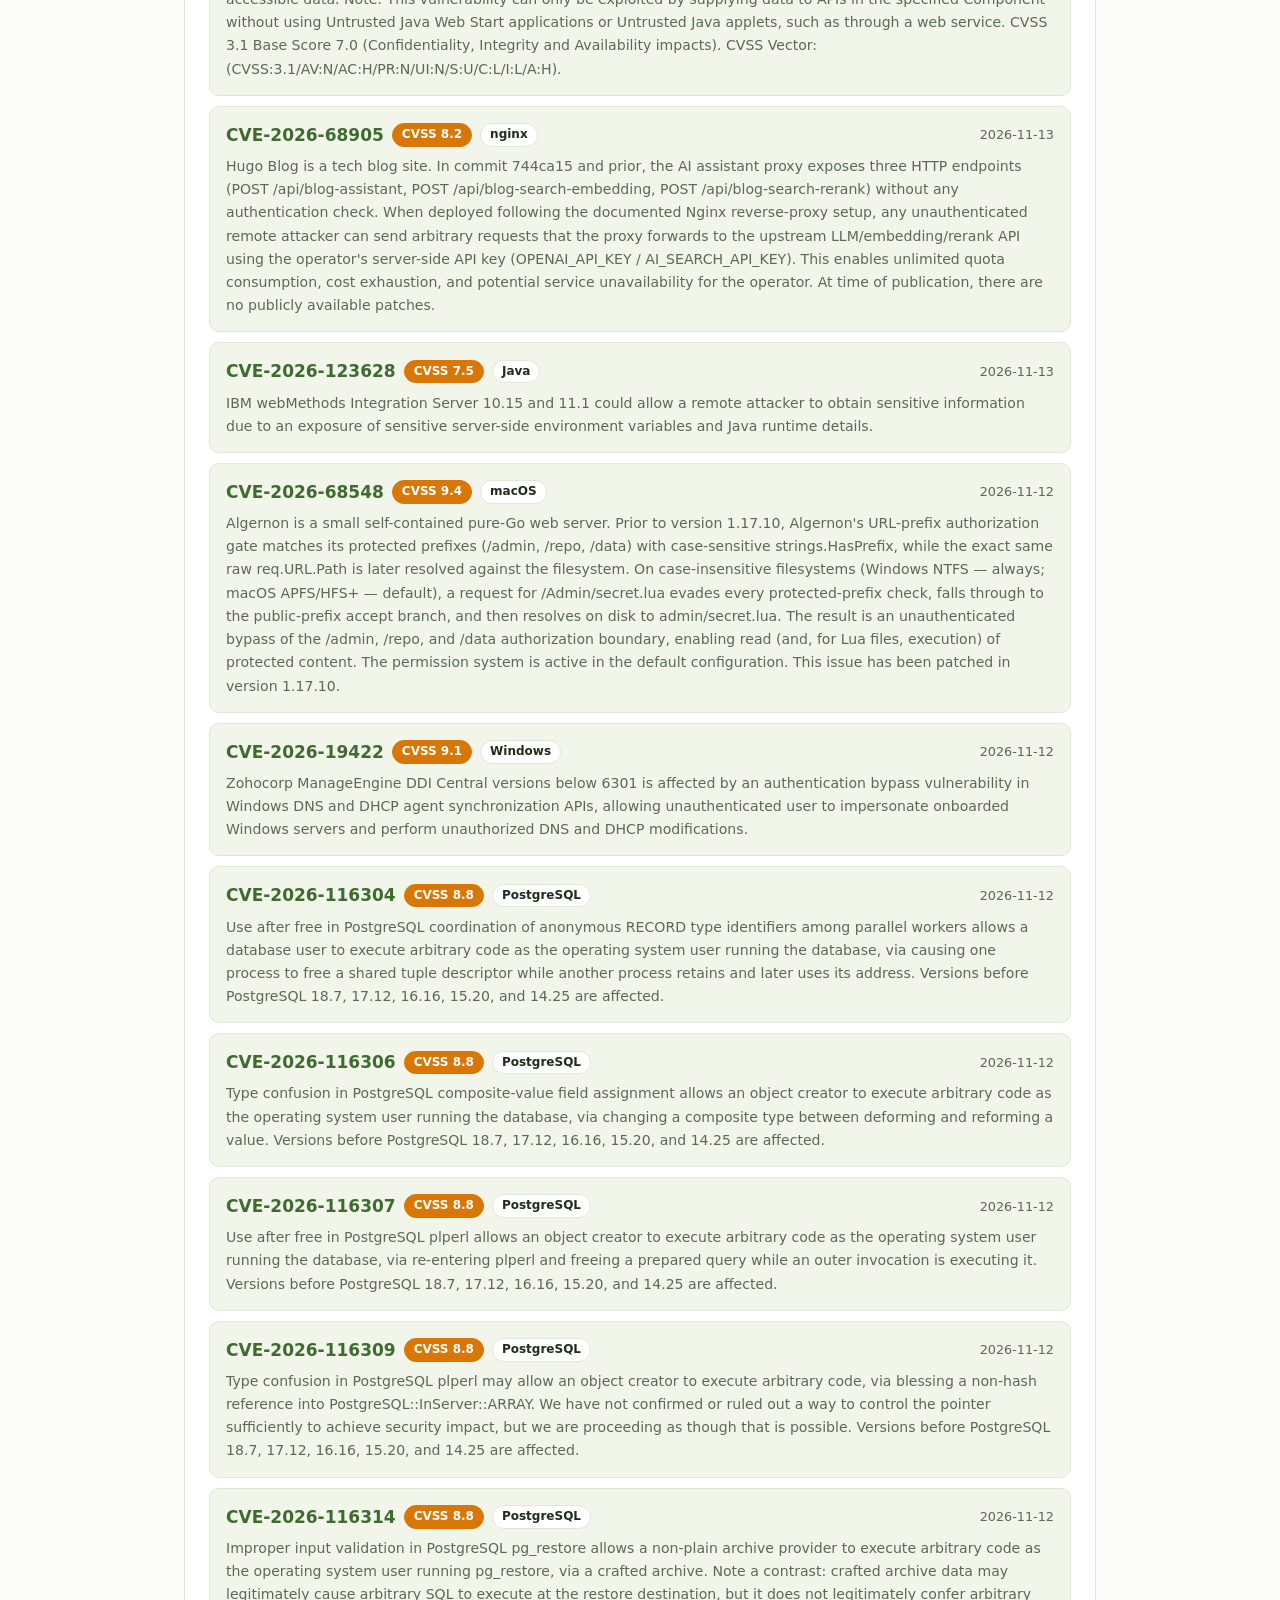
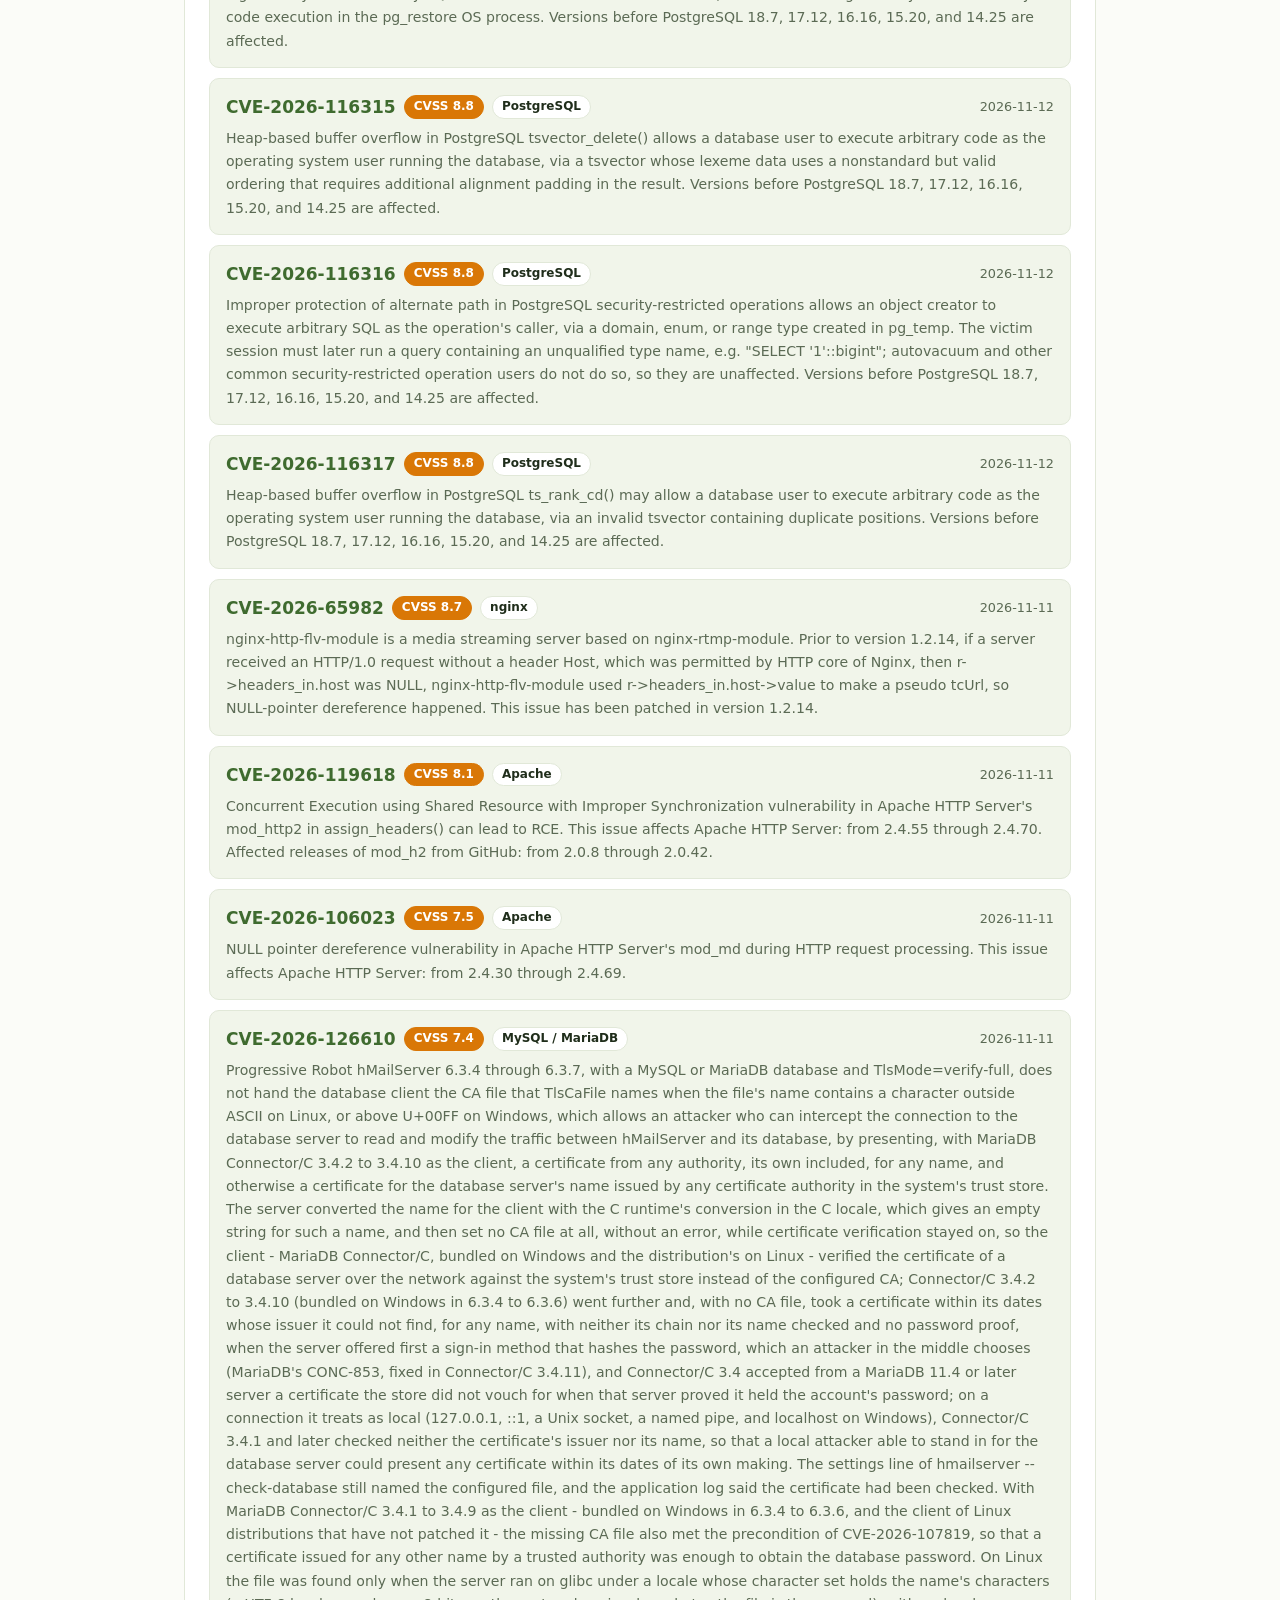
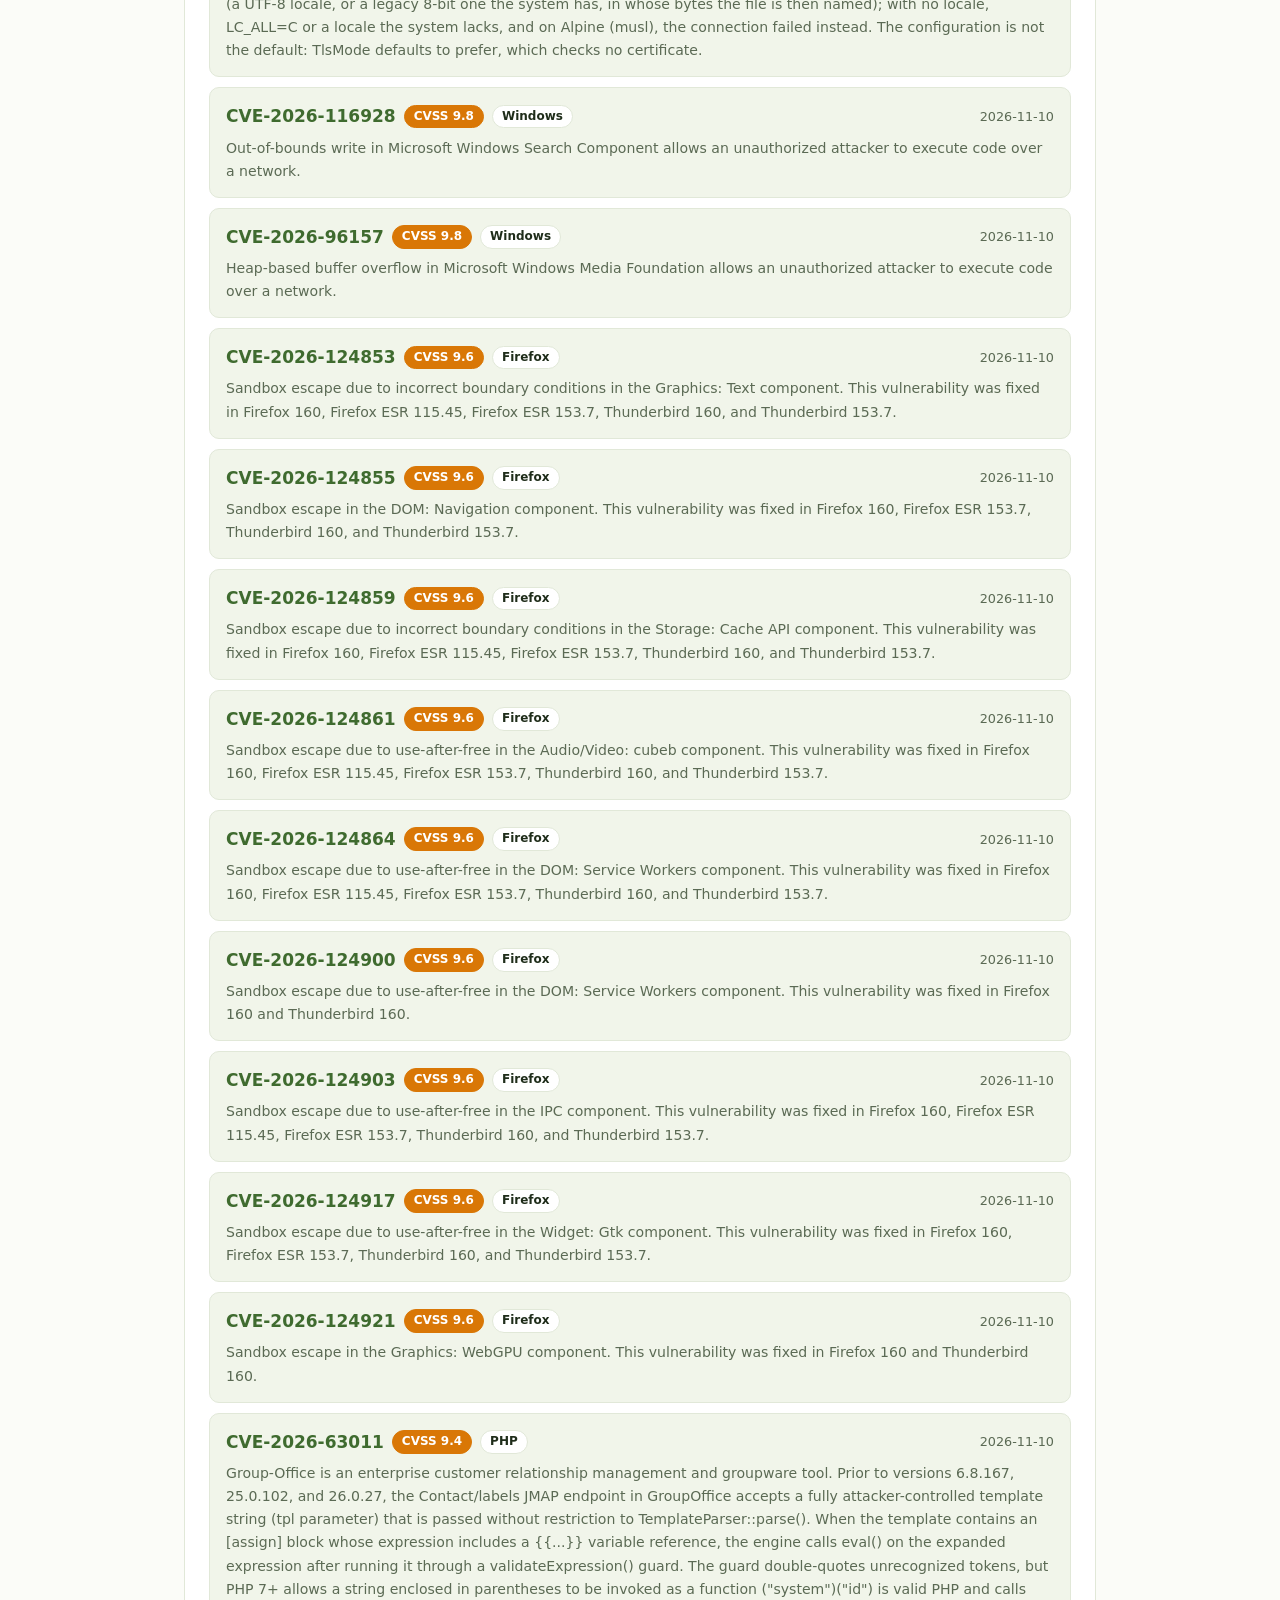
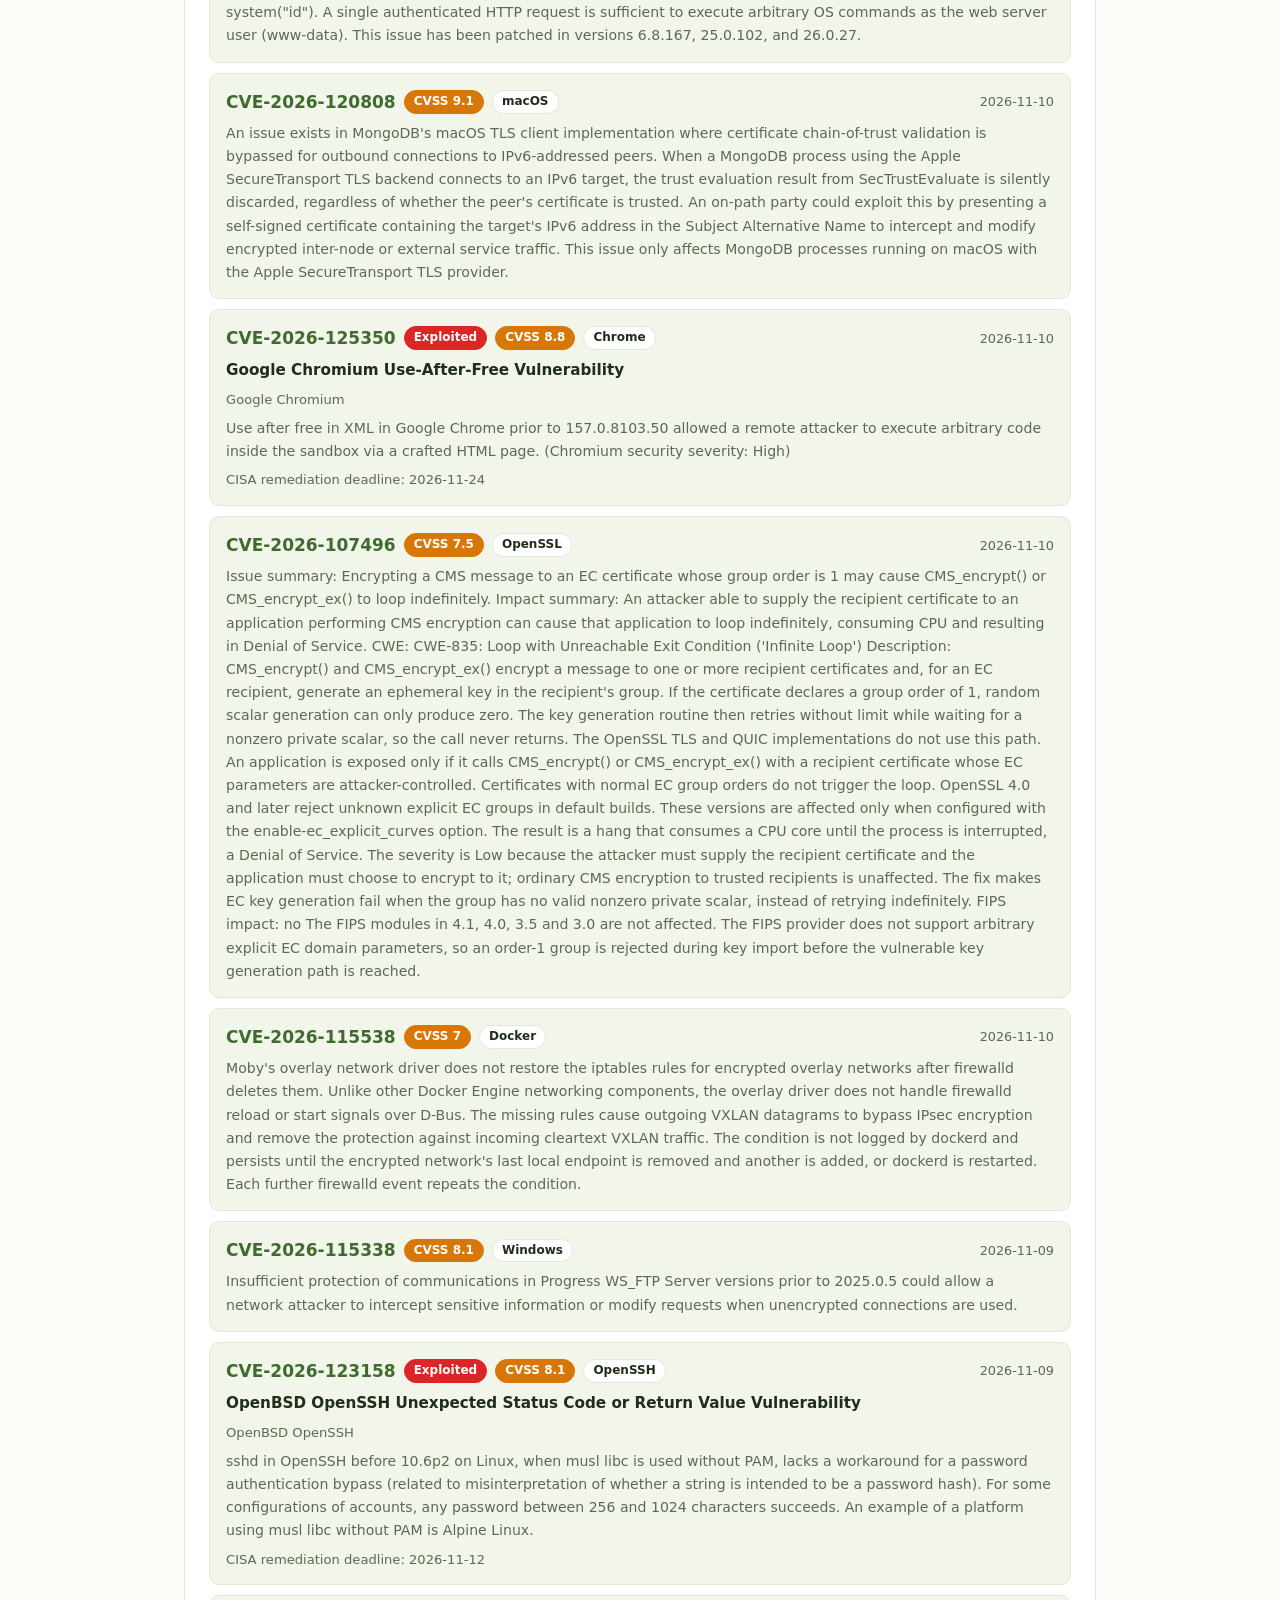
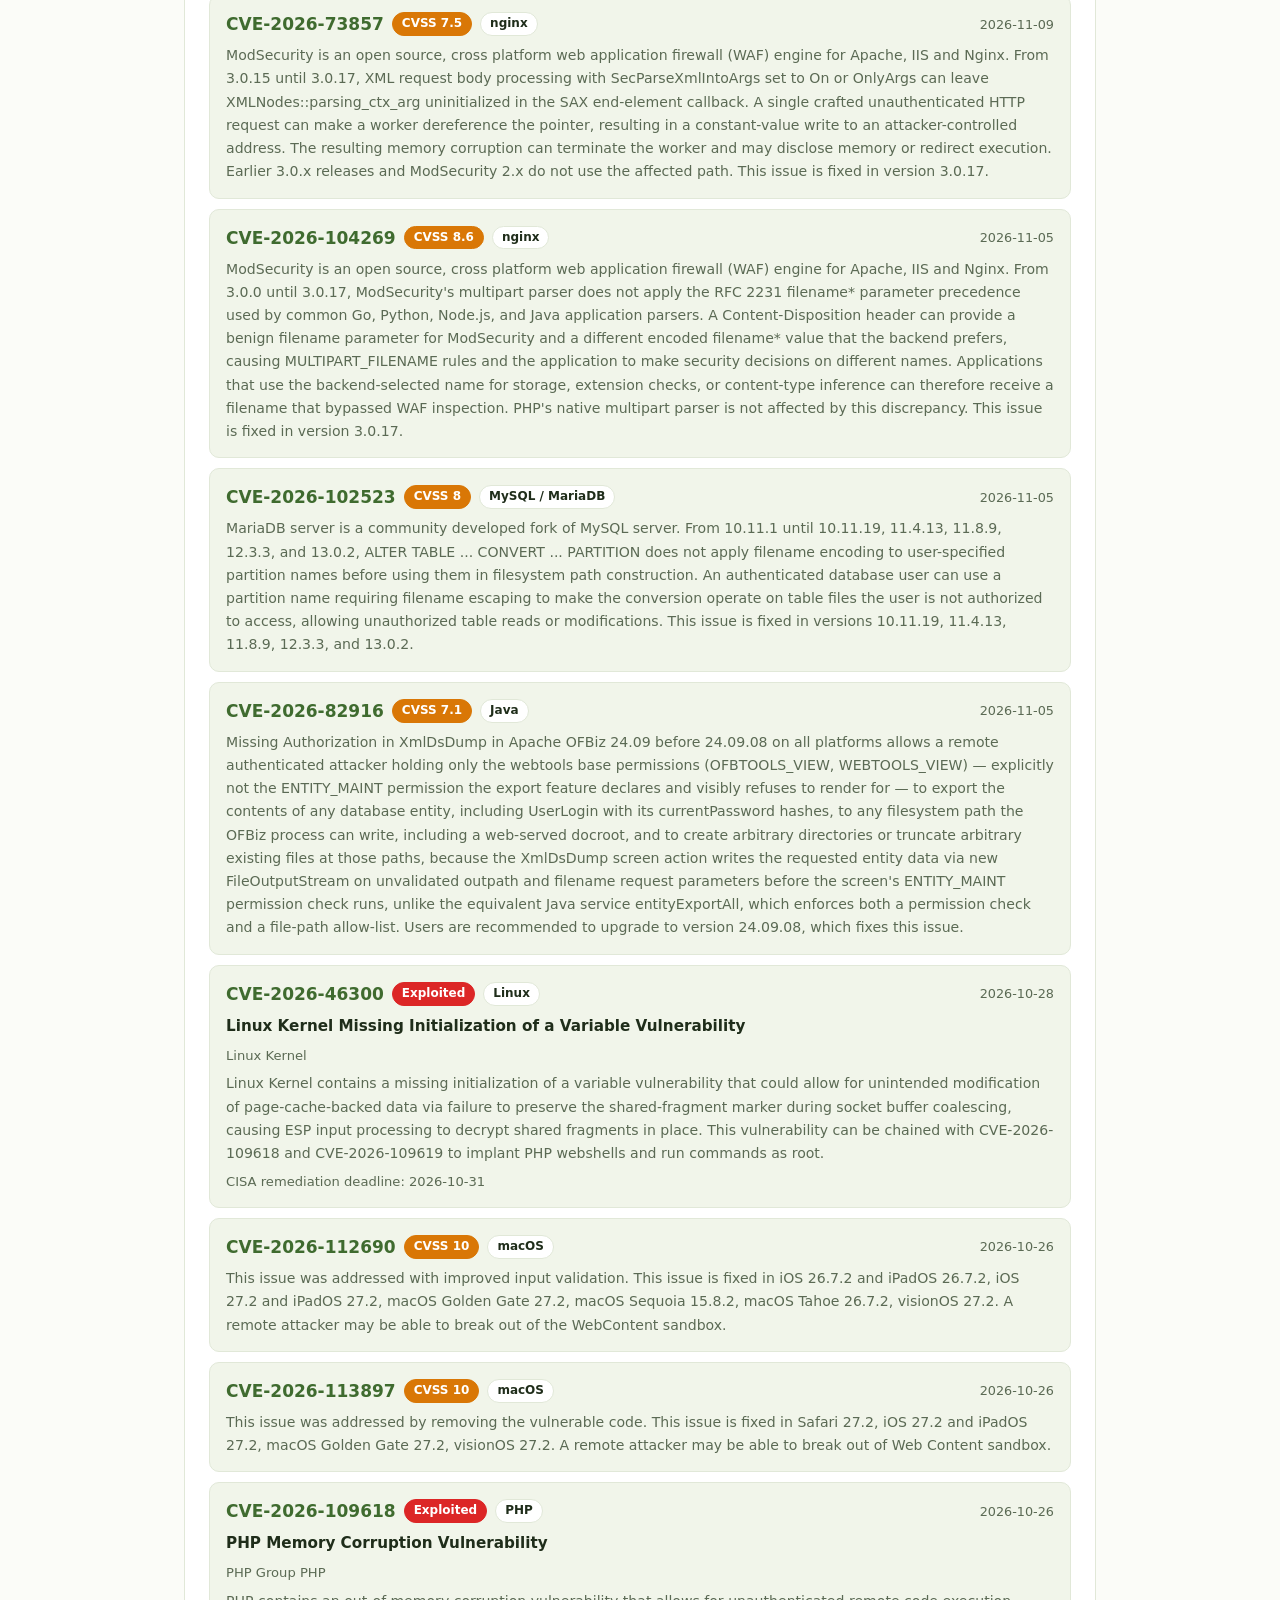
==== commit e912c197: "CVE Watcher: hourly updates, software detected automatically from Security.nl and CISA KEV Co-Author" ====
--- a/cve/index.html
+++ b/cve/index.html
@@ -4,7 +4,7 @@
   <meta charset="utf-8">
   <meta name="viewport" content="width=device-width, initial-scale=1">
   <title>CVE Watcher | Matchacloud</title>
-  <meta name="description" content="Impactful vulnerabilities for Windows, macOS, Linux and popular software such as PHP, nginx and Java, updated daily.">
+  <meta name="description" content="Impactful vulnerabilities for Windows, macOS, Linux and popular software such as PHP, nginx and Java, updated hourly.">
   <link rel="icon" href="../assets/favicon.svg" type="image/svg+xml">
   <link rel="stylesheet" href="../css/style.css">
   <link rel="stylesheet" href="../css/tools.css">
@@ -25,7 +25,7 @@
 
   <main class="container tool-page wide">
     <h1>CVE Watcher</h1>
-    <p class="lead">Impactful vulnerabilities for Windows, macOS, Linux and popular software such as PHP, nginx and Java, updated every day.</p>
+    <p class="lead">Impactful vulnerabilities for Windows, macOS, Linux and popular software such as PHP, nginx and Java, updated every hour.</p>
 
     <section class="panel always">
       <div class="tabs" id="platforms" role="tablist">
@@ -39,7 +39,7 @@
       <p class="status" id="status" aria-live="polite">Loading…</p>
       <div id="list" class="cve-list"></div>
     </section>
-    <p class="tool-note">Shown are CVEs that are actively exploited according to the CISA Known Exploited Vulnerabilities catalog, plus newly published CVEs in the NVD with a CRITICAL CVSS rating (Windows, macOS, Linux) or a HIGH or CRITICAL rating (popular software such as PHP, nginx, Java, Apache, OpenSSL, MySQL and Chrome). The list is refreshed daily by an automated job and keeps the last 90 days. It is not a complete vulnerability database, so always check your vendor's advisories as well.</p>
+    <p class="tool-note">Shown are CVEs that are actively exploited according to the CISA Known Exploited Vulnerabilities catalog, CRITICAL CVEs for Windows, macOS and Linux, and CVEs for the software that is in the news on Security.nl (detected automatically, no fixed list). The list is refreshed every hour by an automated job and keeps the last 90 days. It is not a complete vulnerability database, so always check your vendor's advisories as well.</p>
   </main>
 
   <footer class="site-footer">
